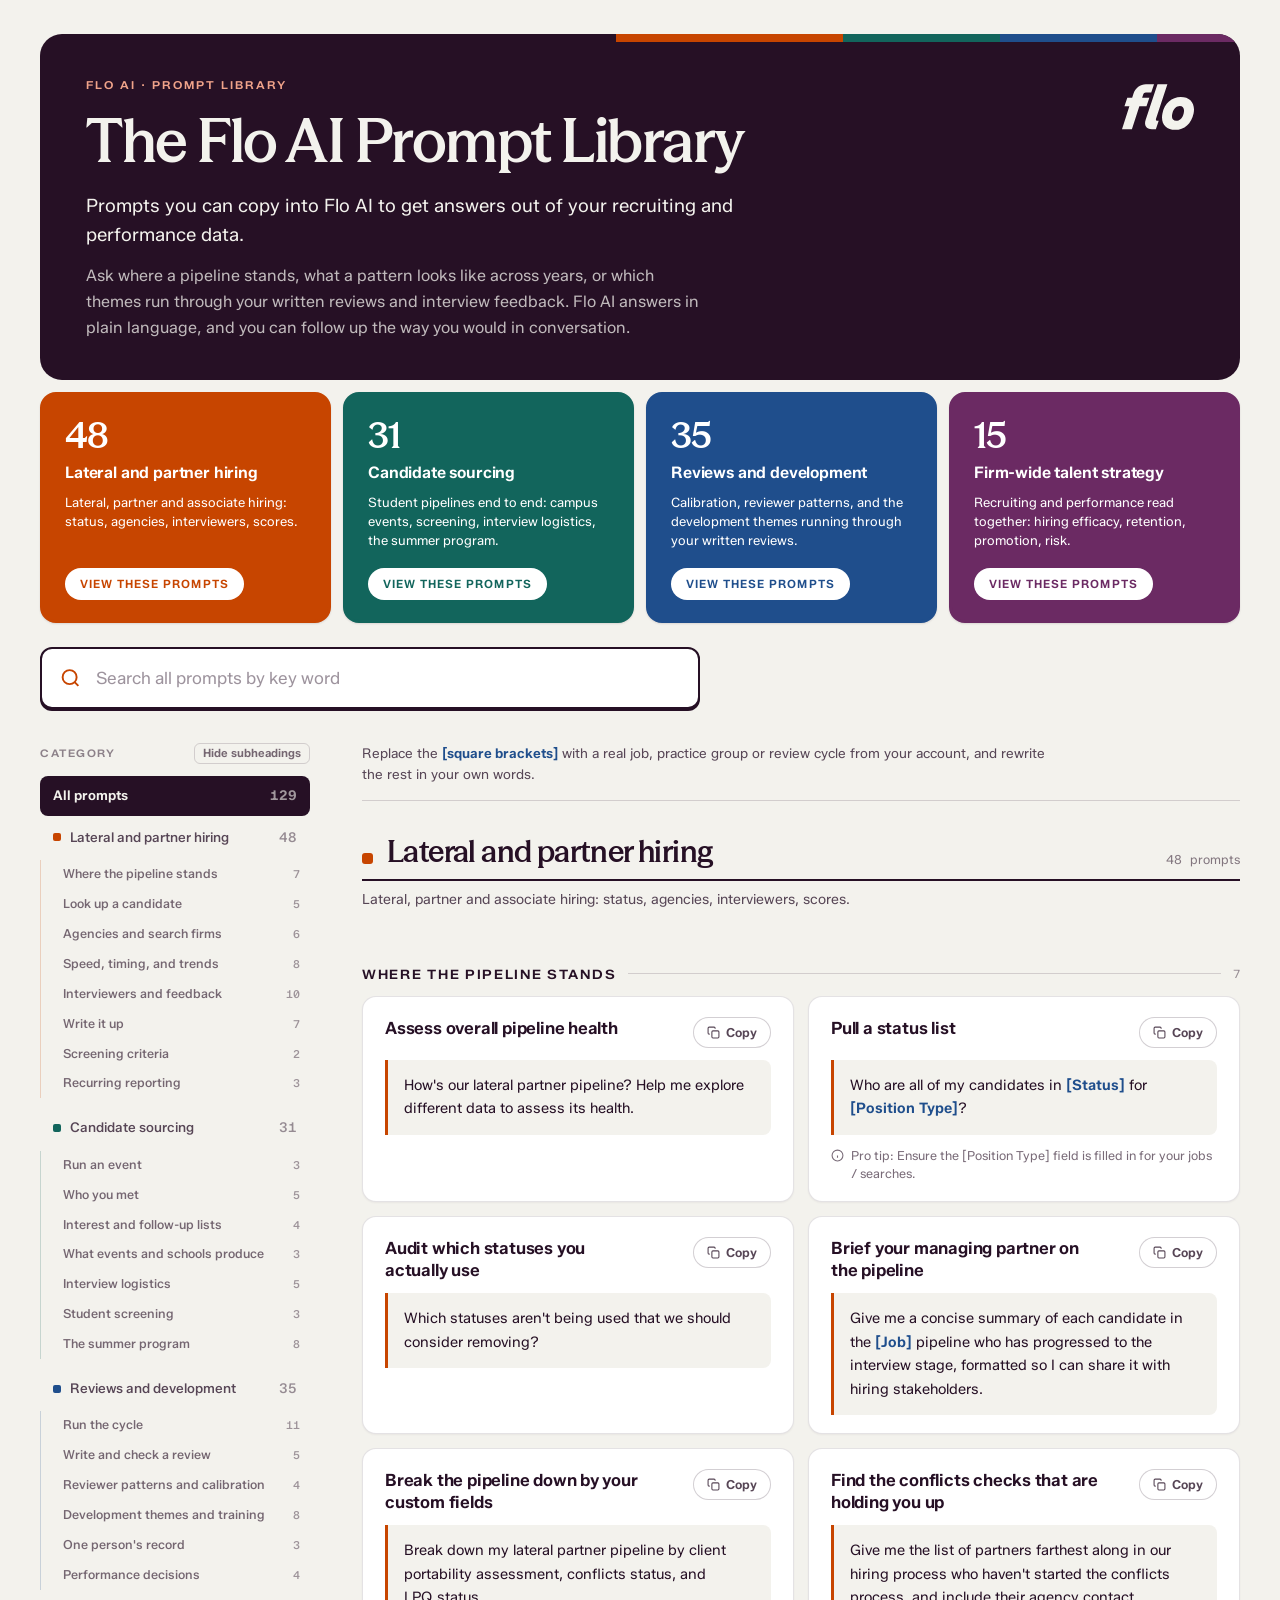
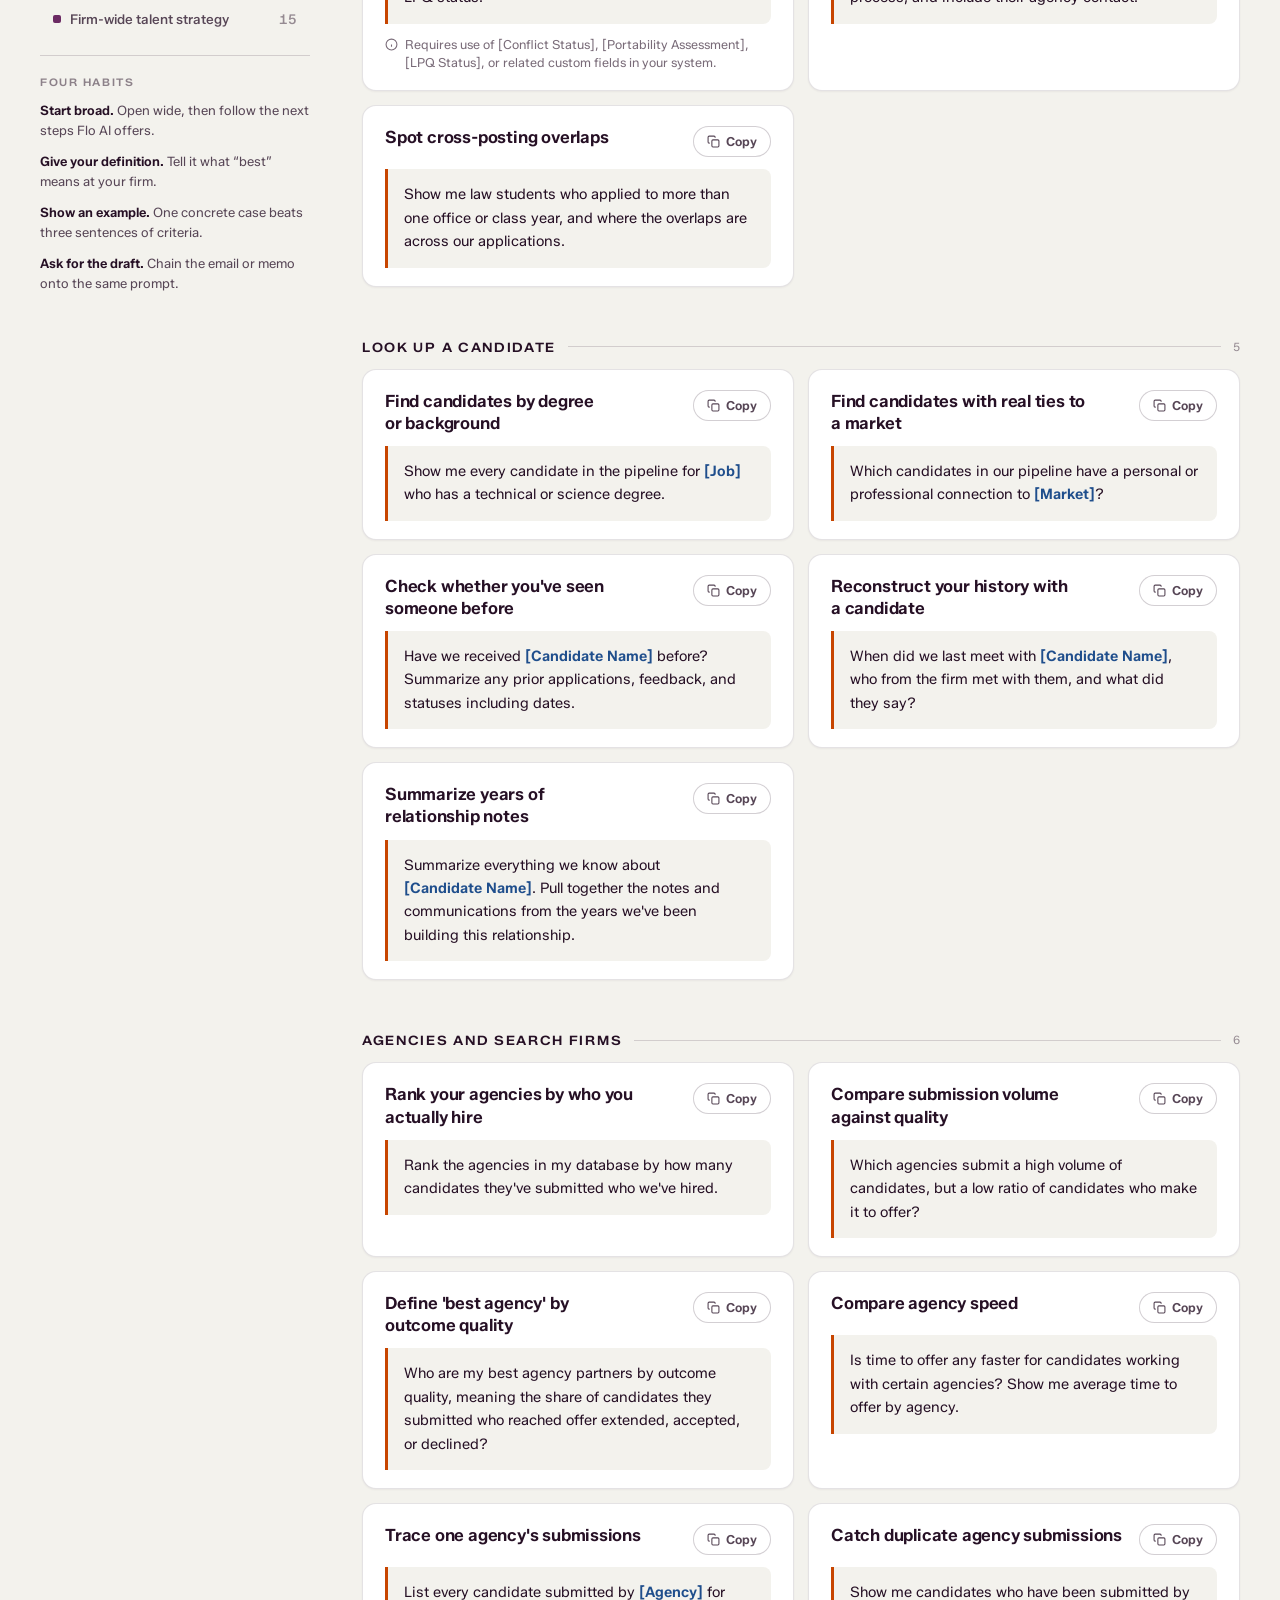
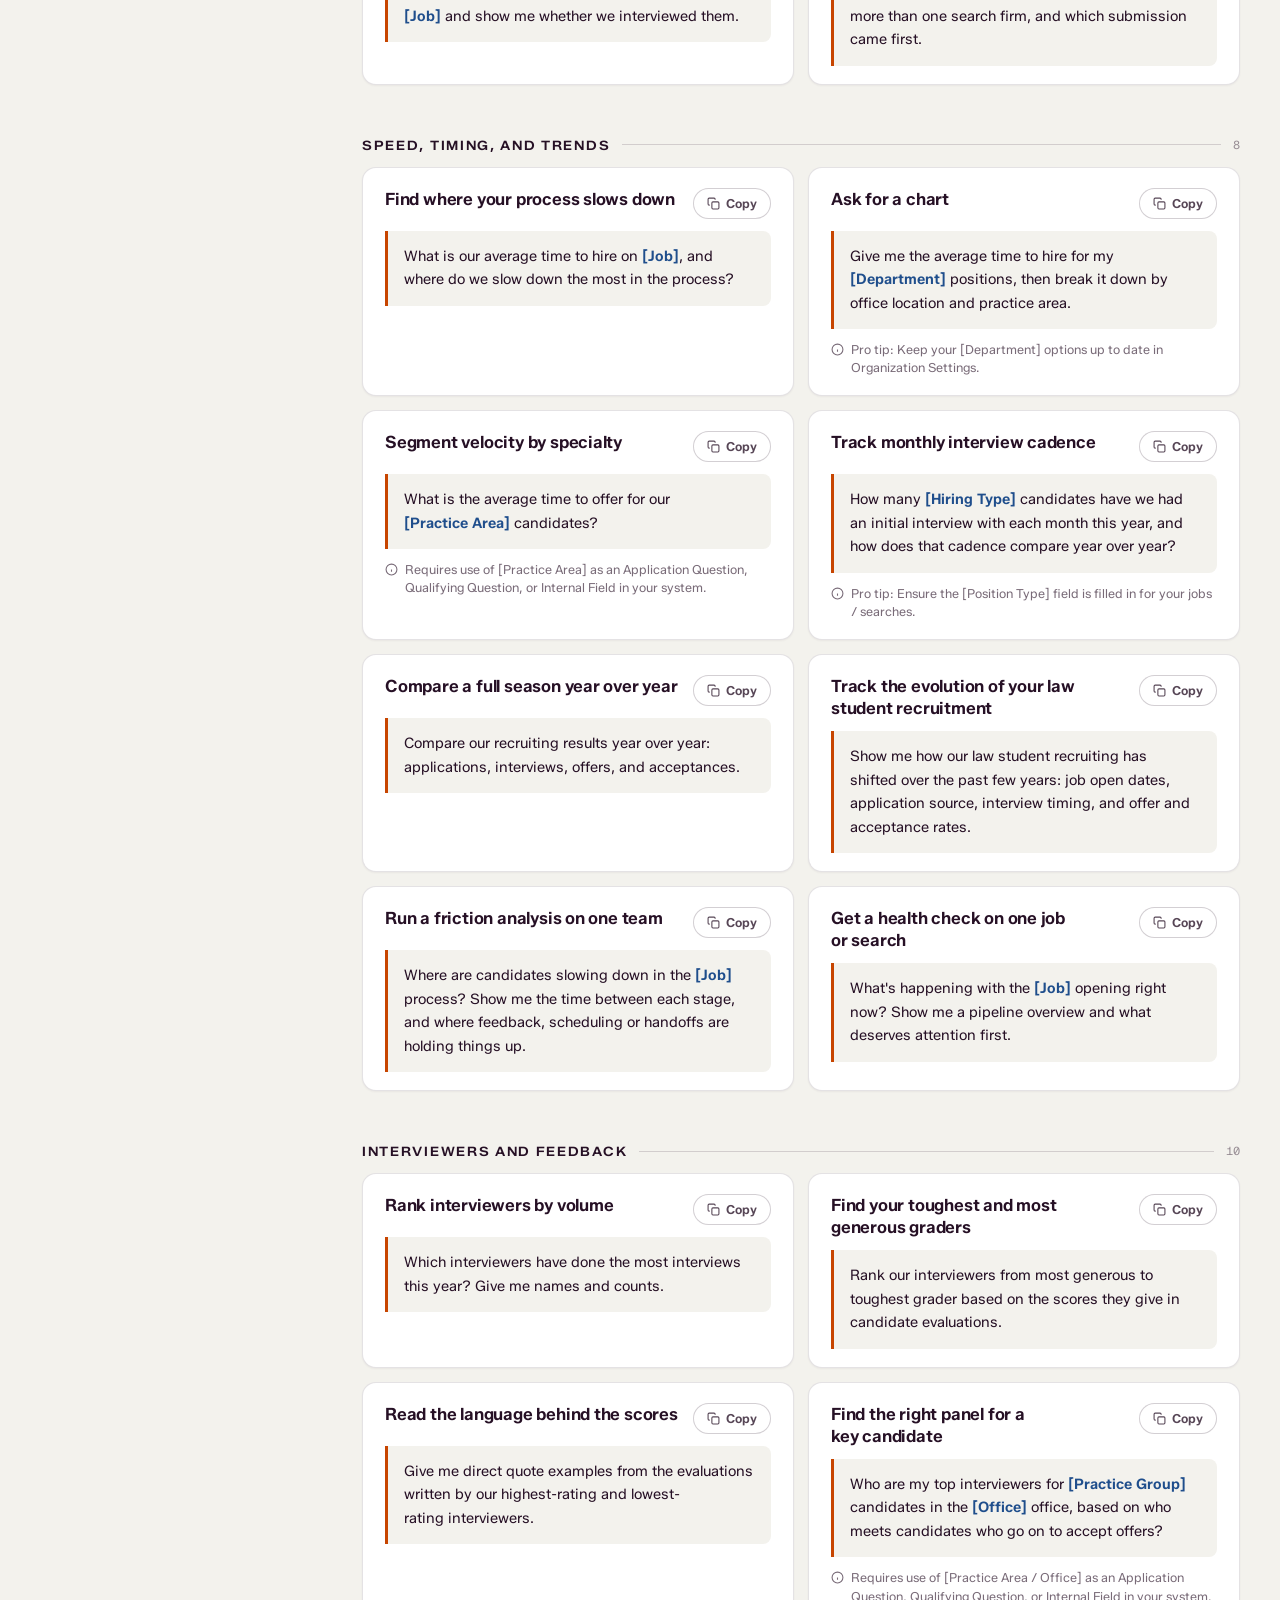
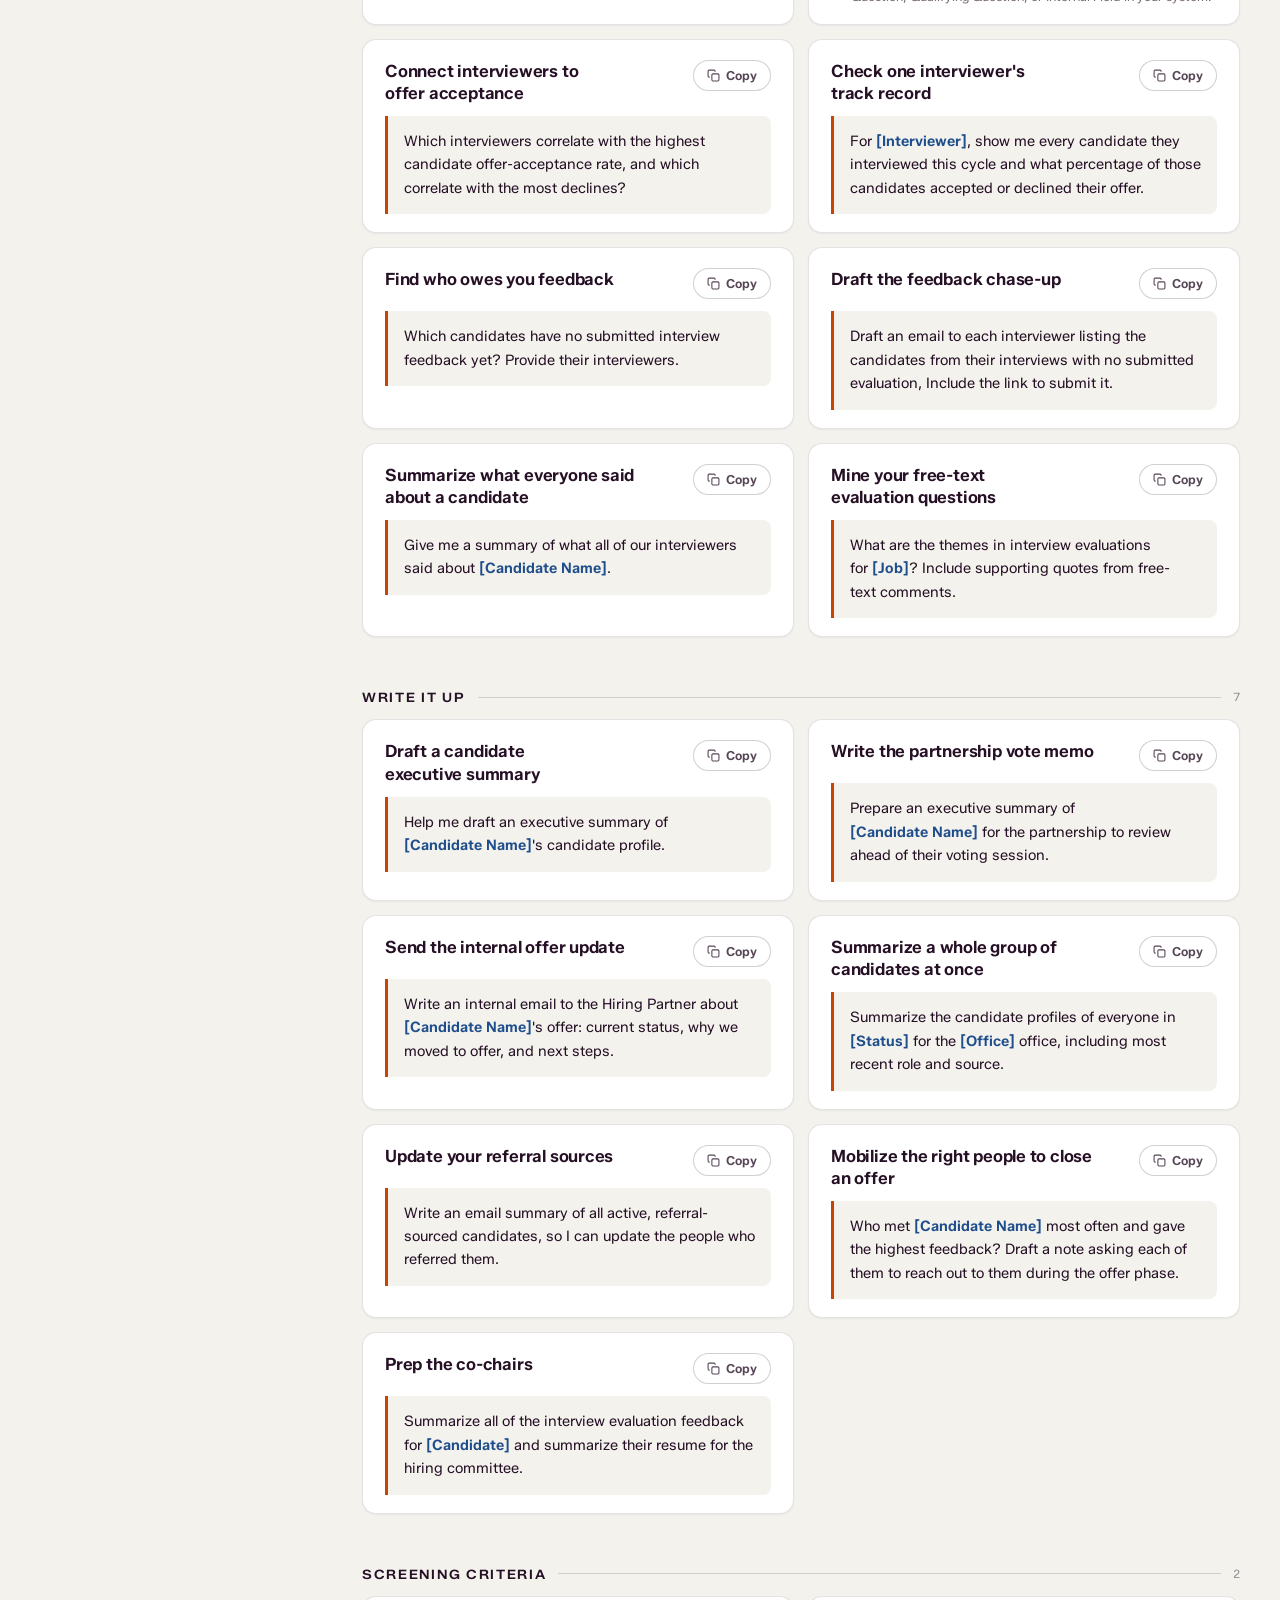
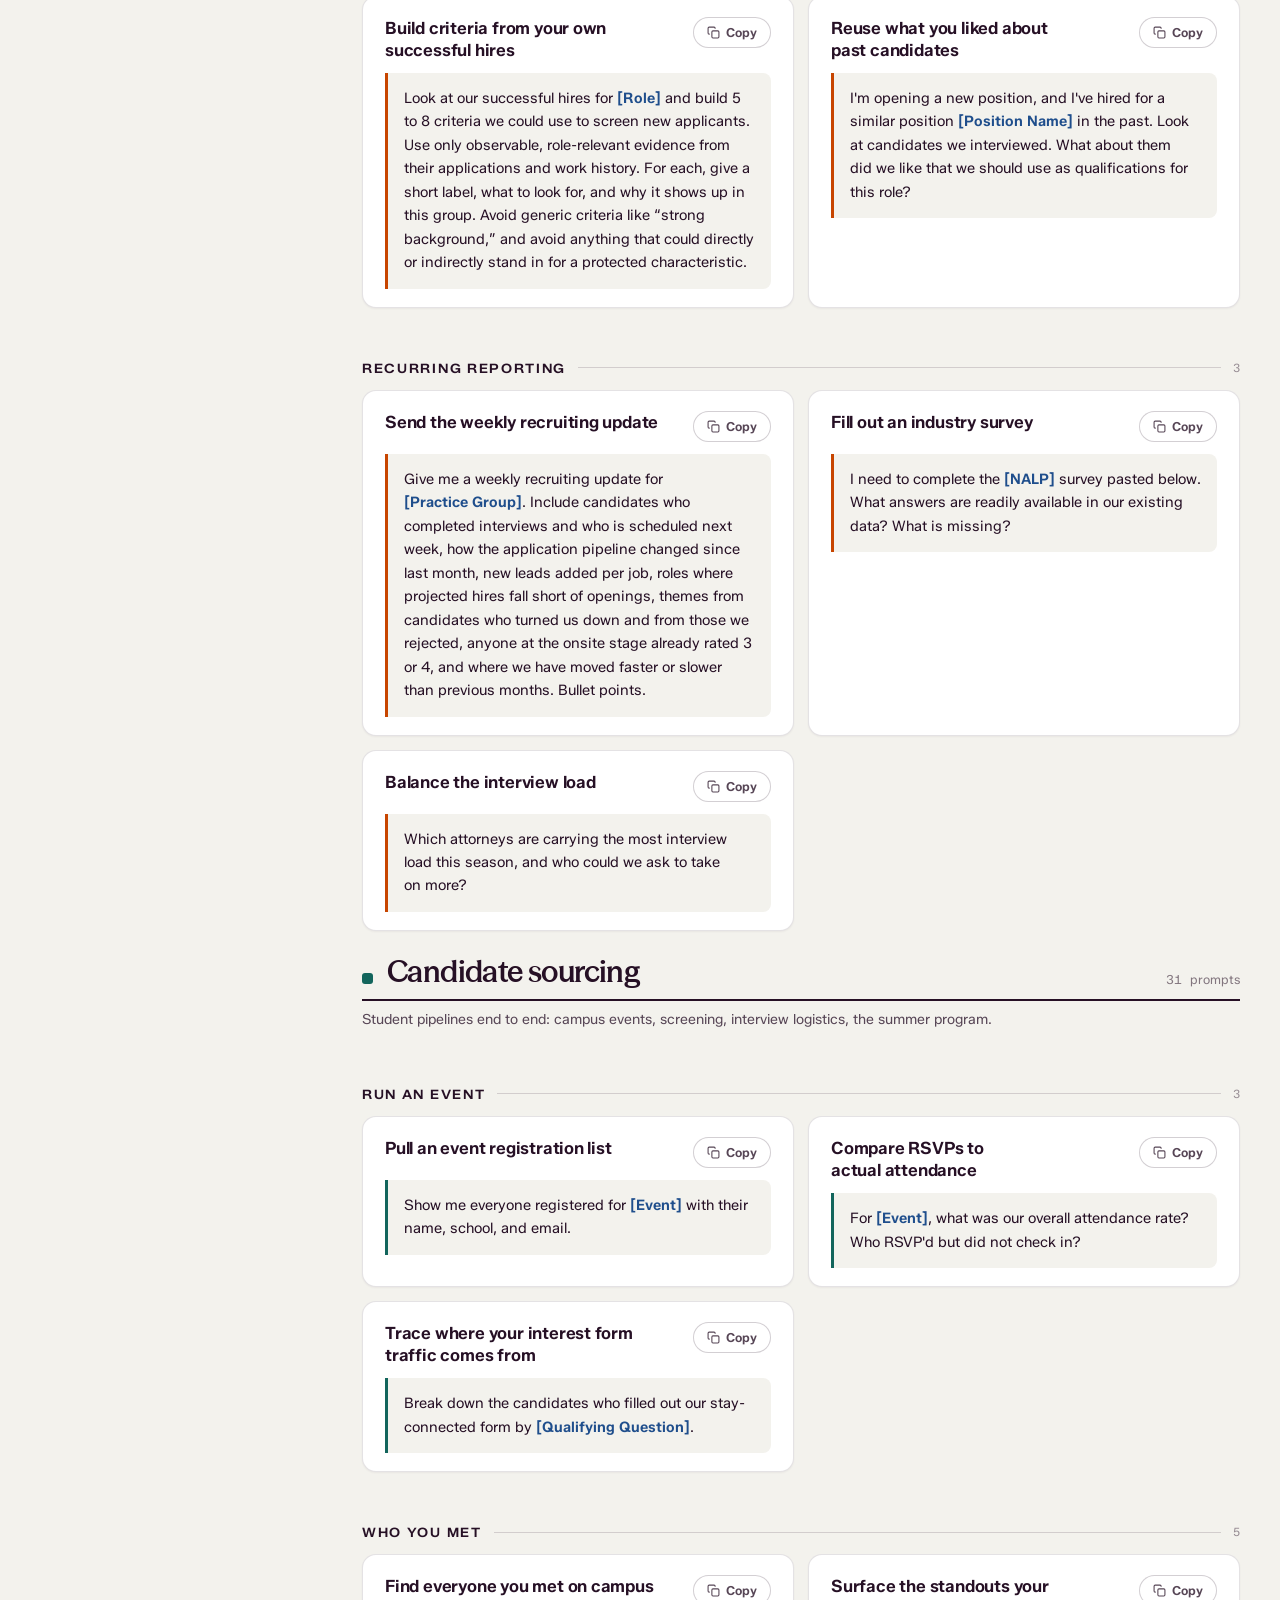
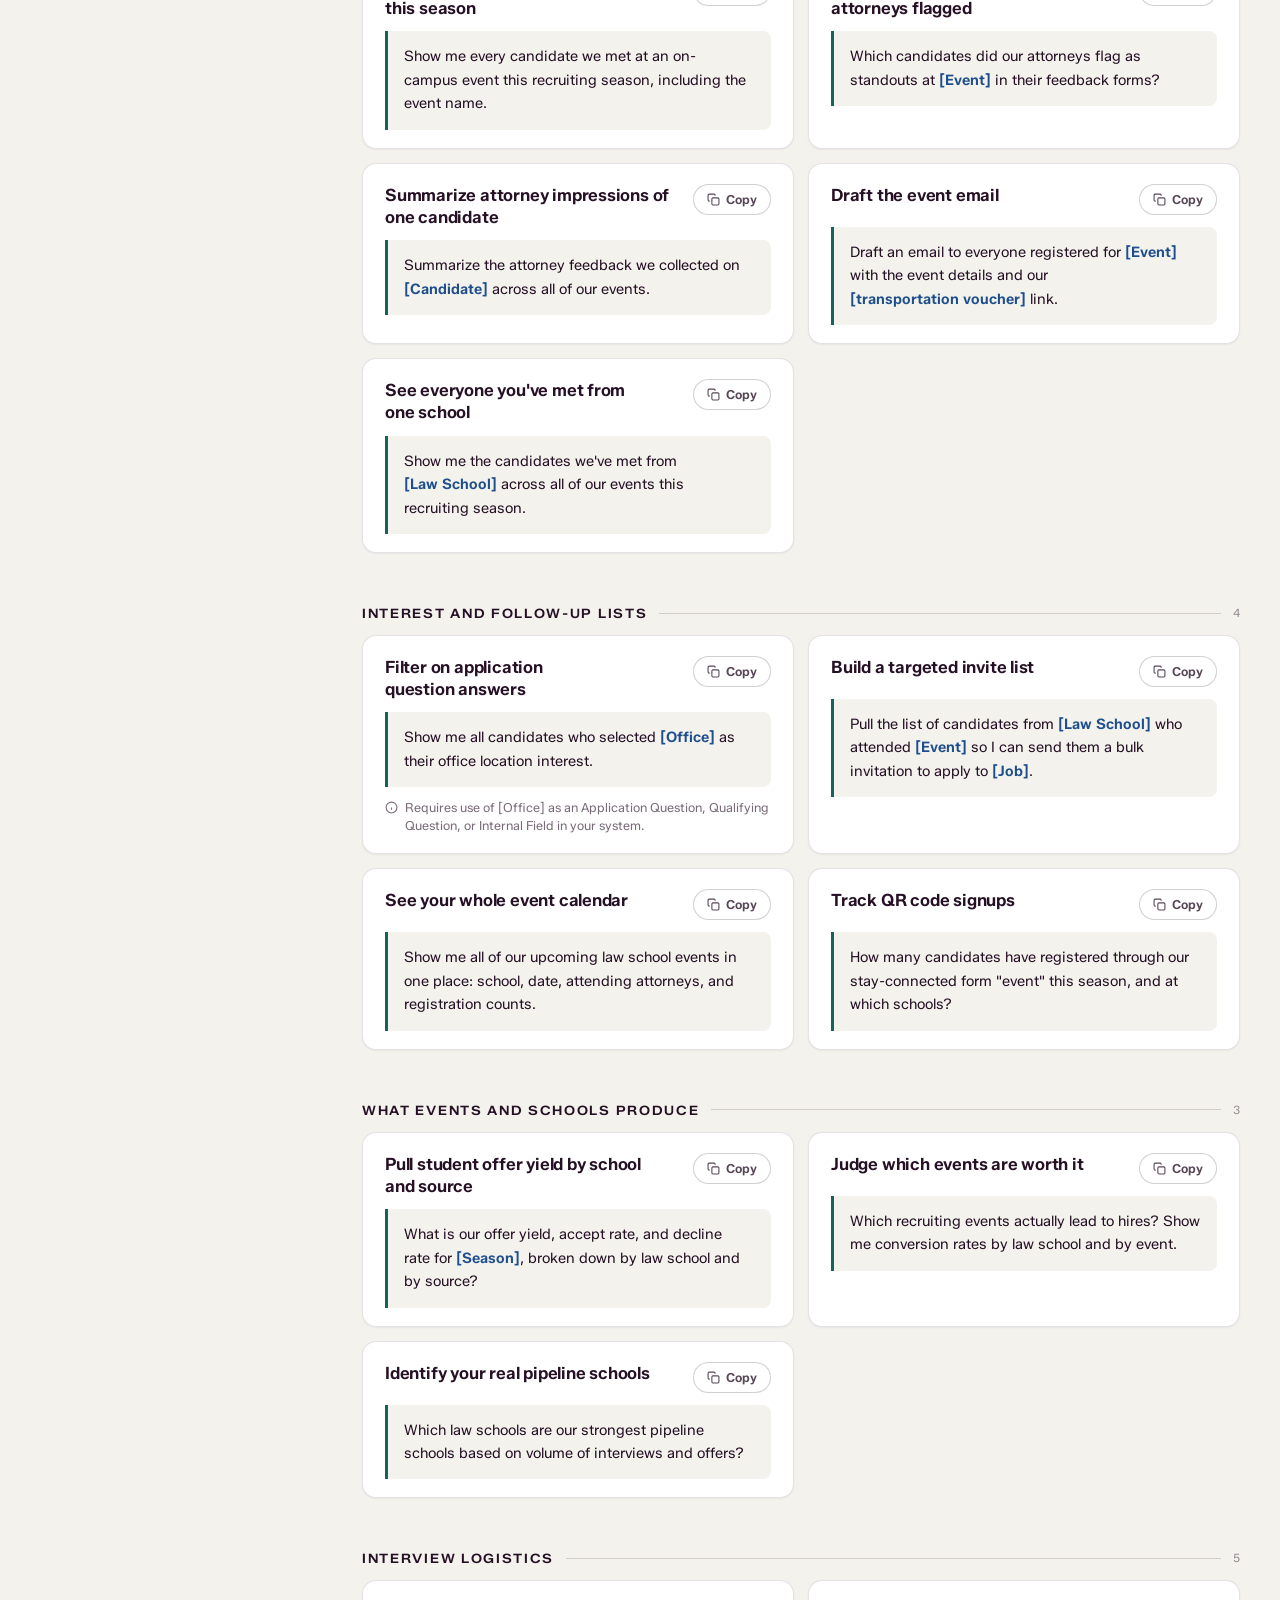
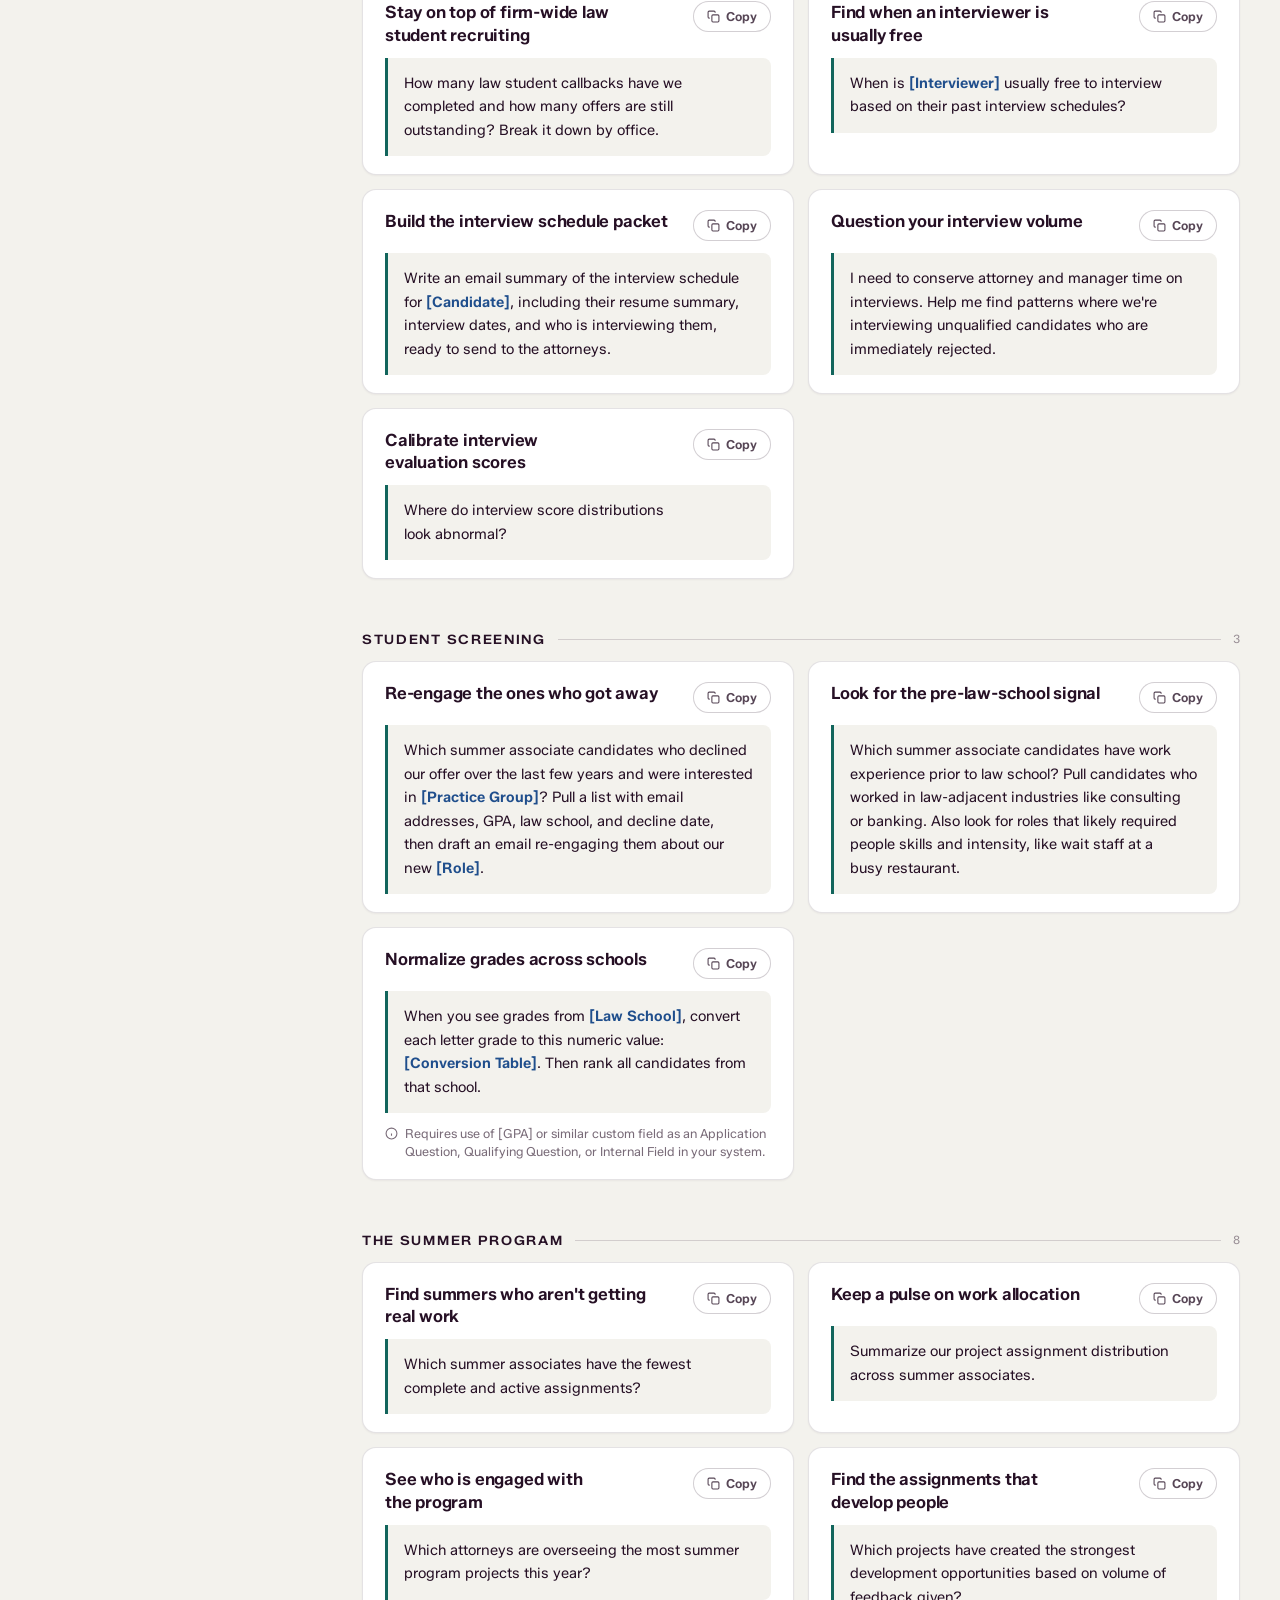
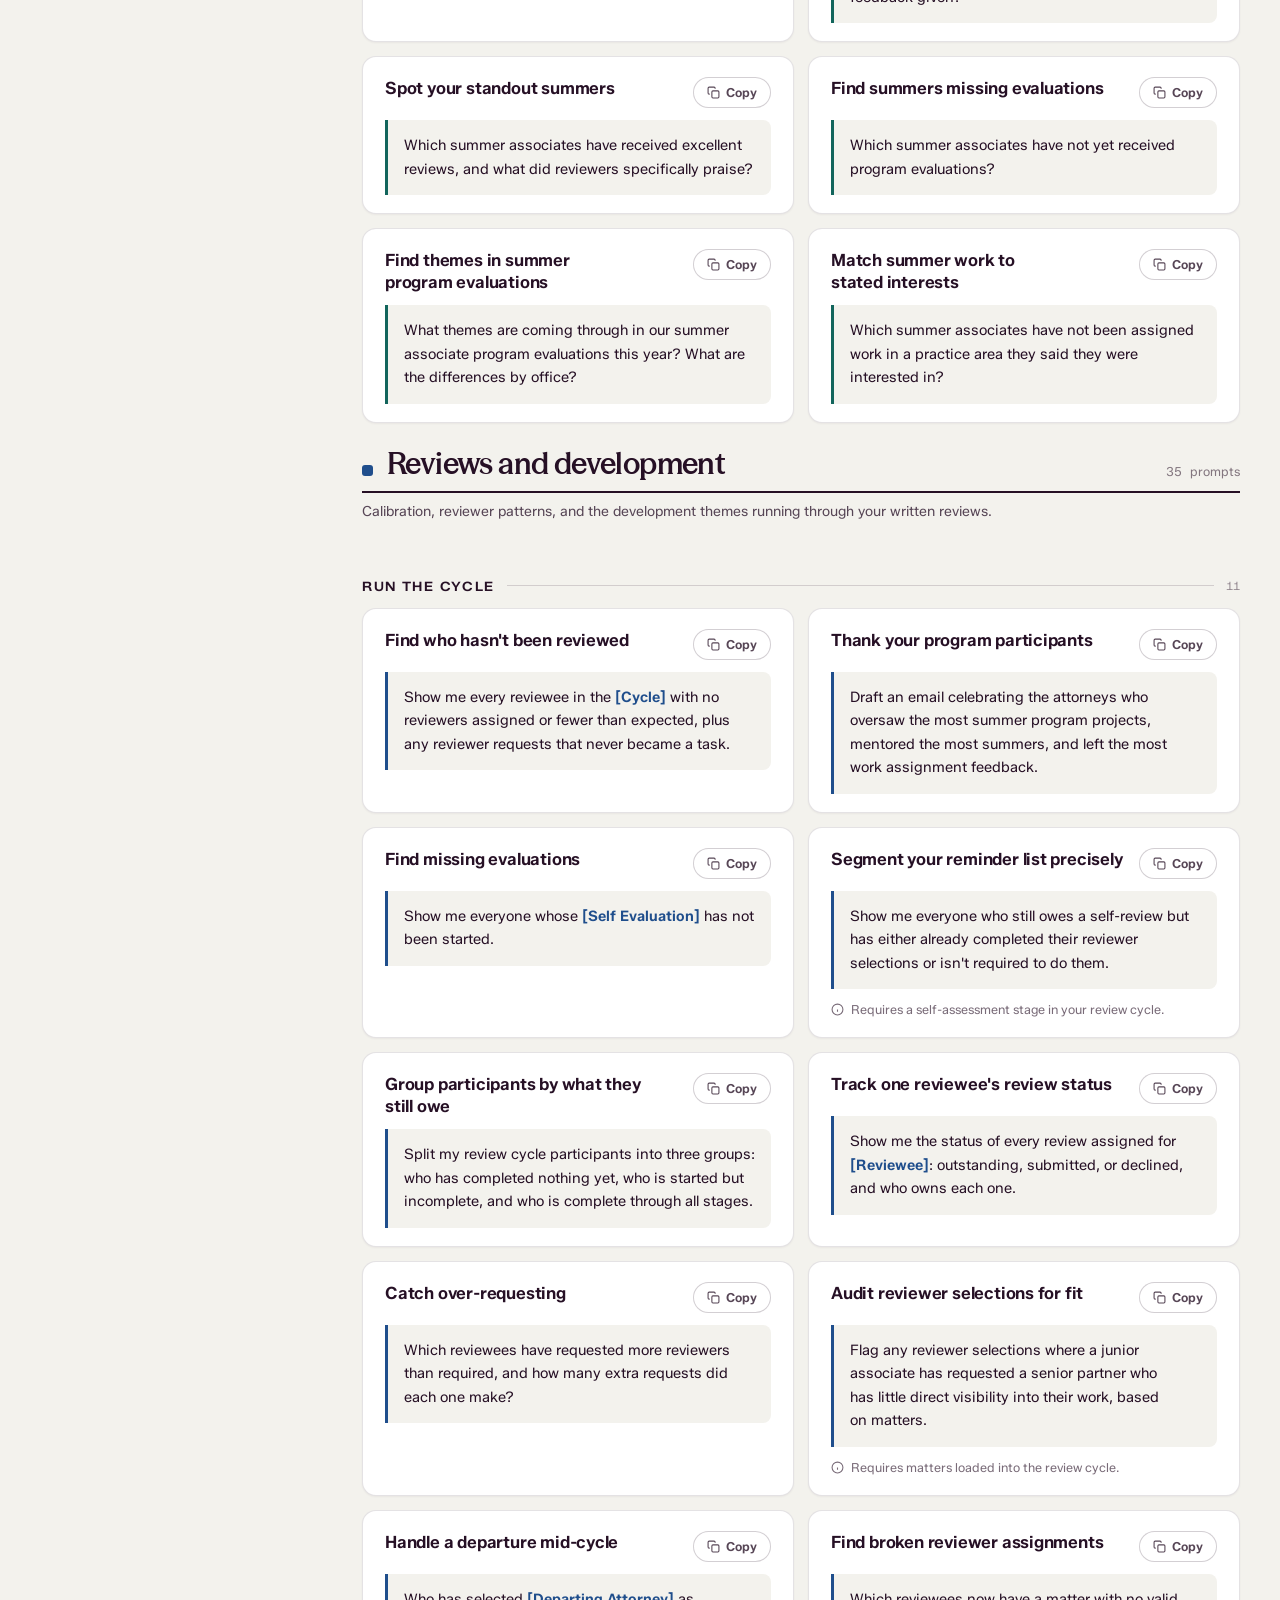
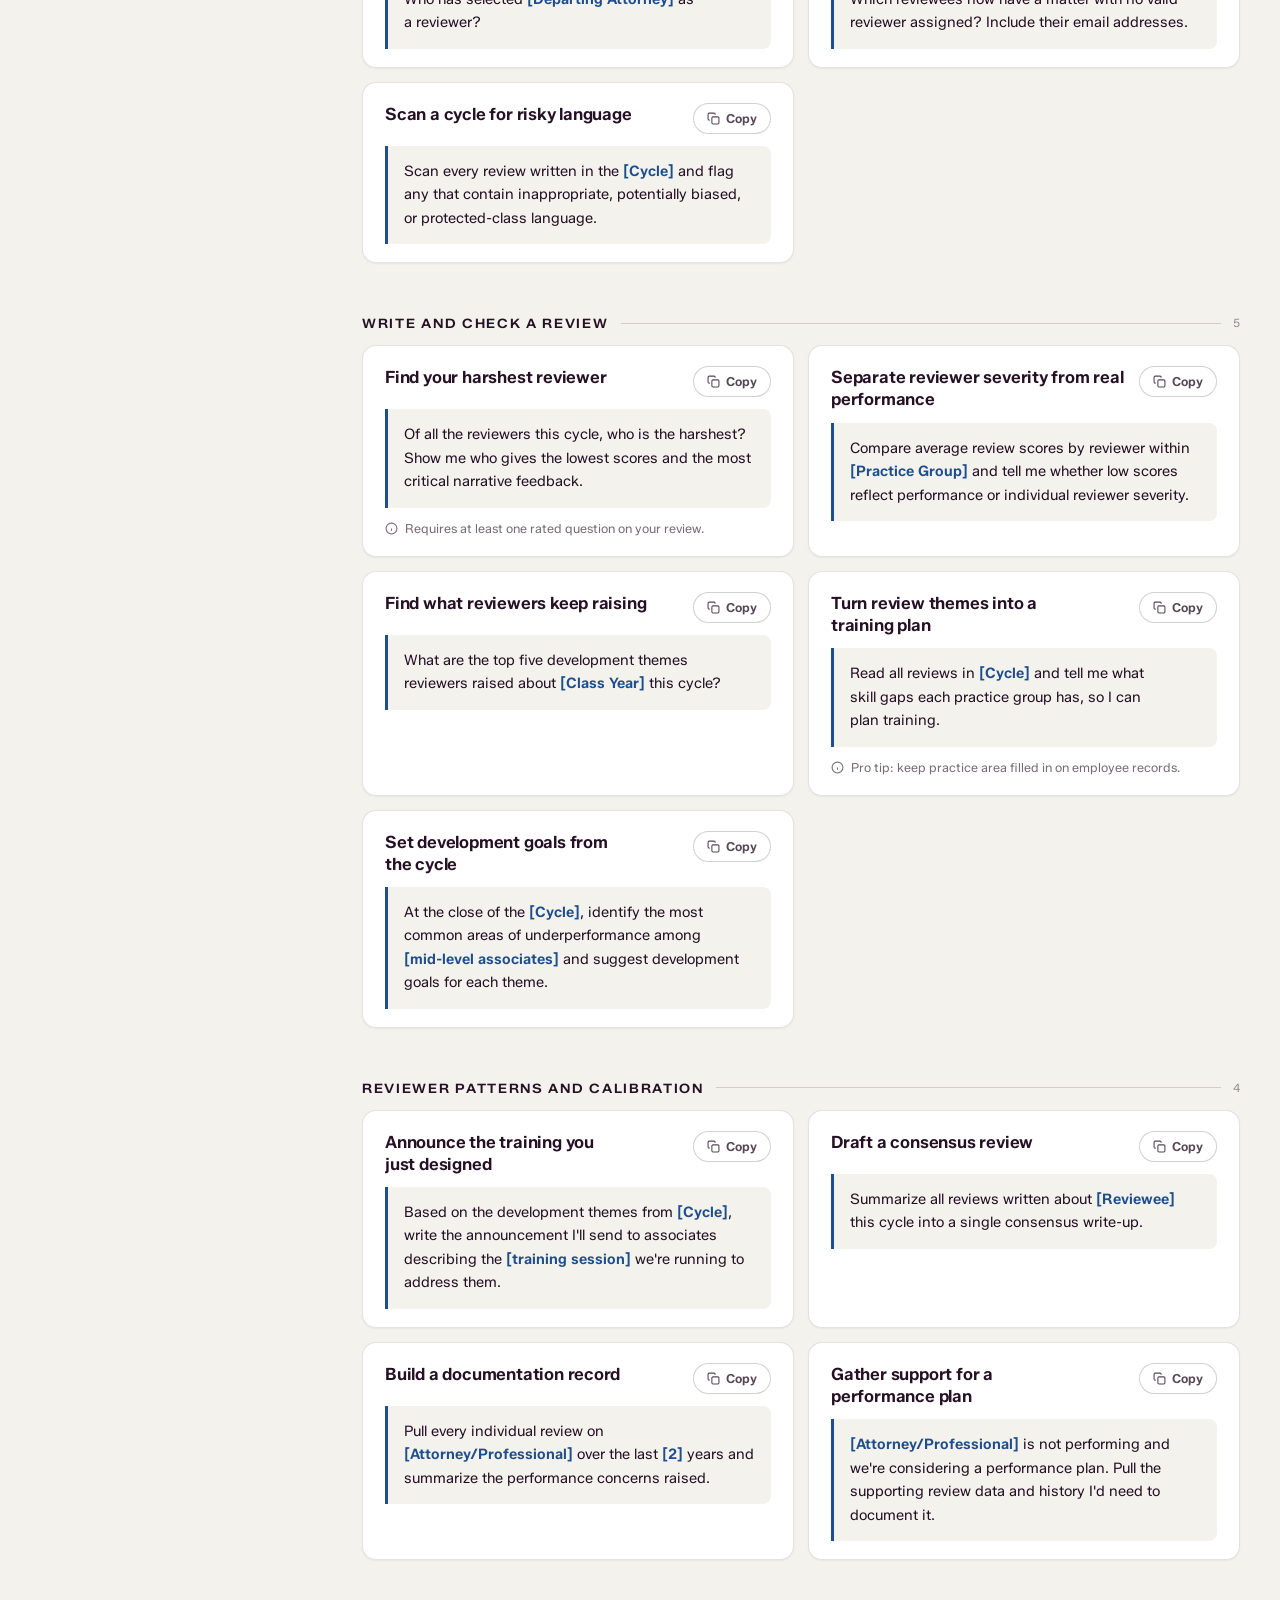
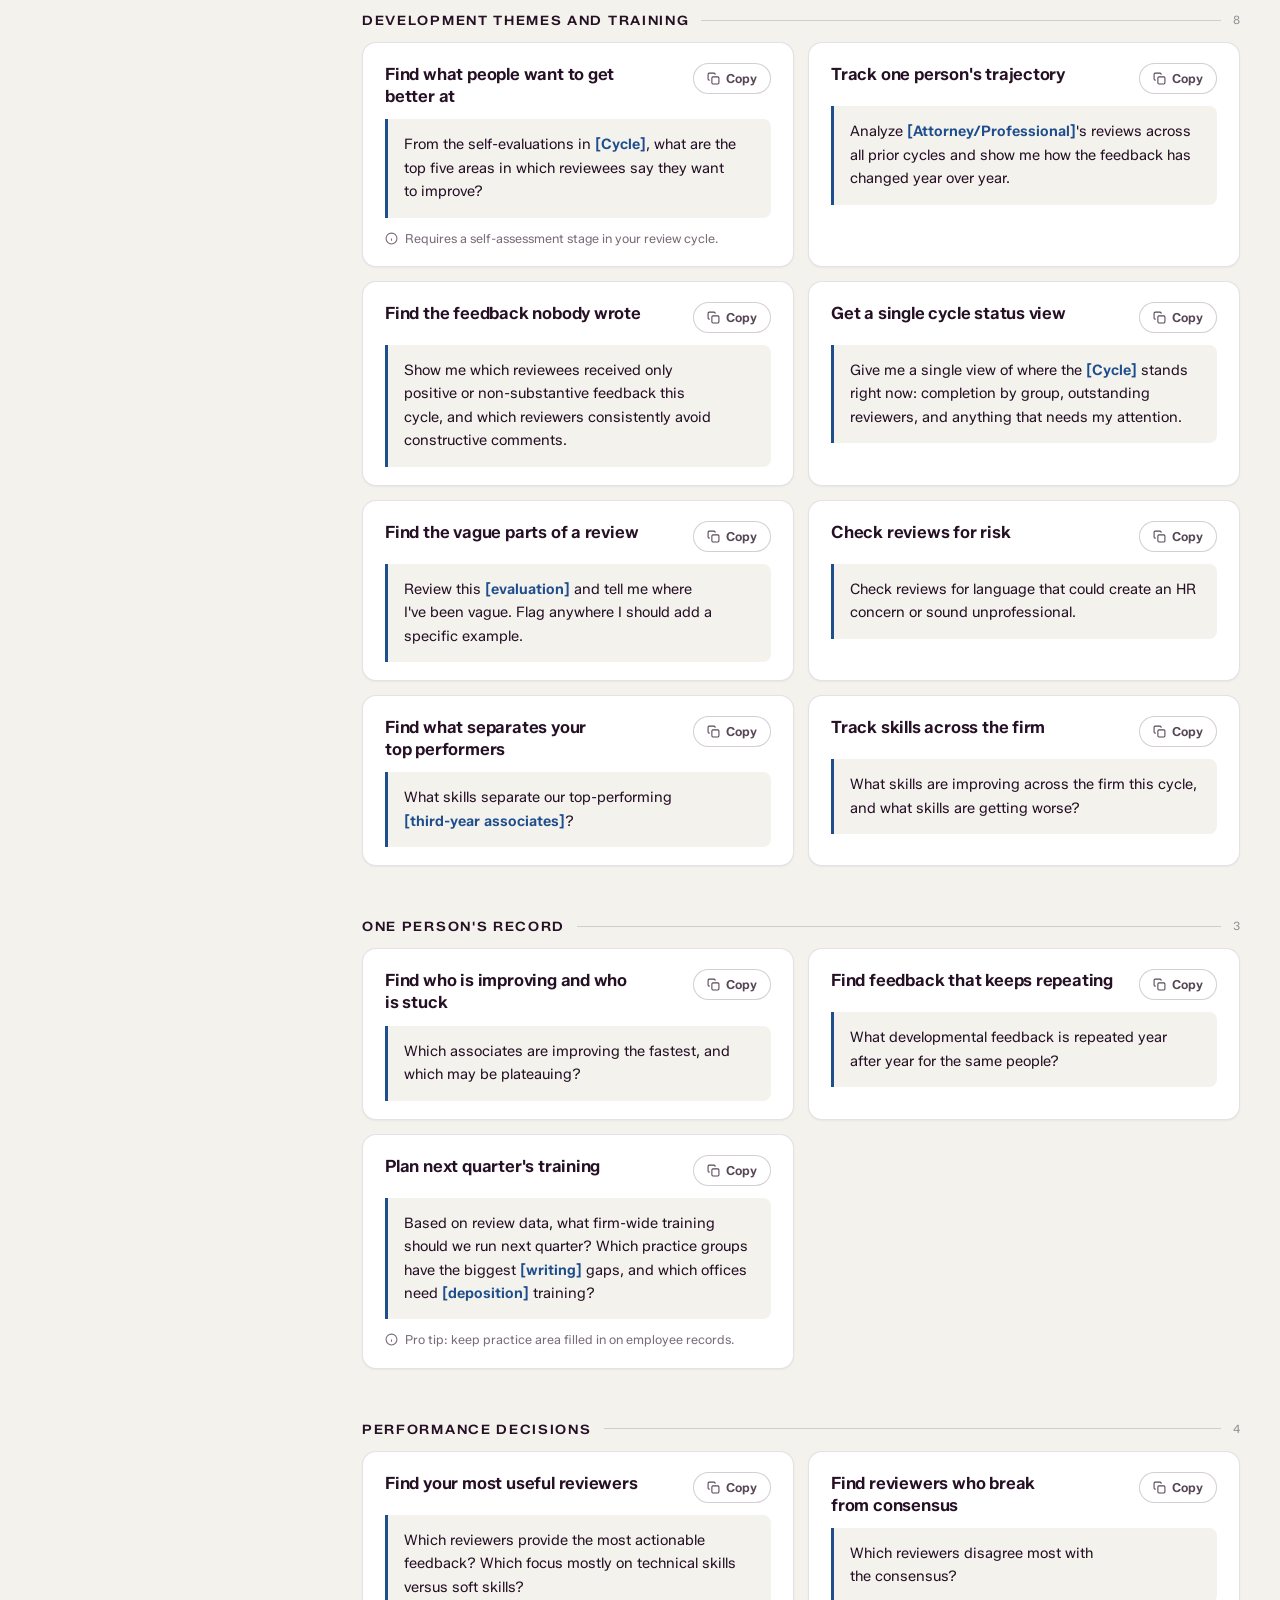
==== site/prompts/index.html @ 2309fc52 "Add /prompts — Flo AI Prompt Library A searchable, filterable library of 129 prompts customers copy " ====
<!doctype html>
<html lang="en">
<head>
<meta charset="utf-8">
<meta name="viewport" content="width=device-width, initial-scale=1">
<title>The Flo AI Prompt Library</title>
<meta name="description" content="Prompts you can copy into Flo AI to get answers out of your recruiting and performance data.">
<link rel="canonical" href="https://resources.joinflo.com/prompts">

<meta property="og:type" content="website">
<meta property="og:title" content="The Flo AI Prompt Library">
<meta property="og:description" content="Prompts you can copy into Flo AI to get answers out of your recruiting and performance data.">
<meta property="og:url" content="https://resources.joinflo.com/prompts">
<meta name="twitter:card" content="summary">

<link rel="icon" href="/favicon.ico" sizes="any">
<link rel="icon" type="image/png" sizes="32x32" href="/favicon-32.png">
<link rel="icon" type="image/png" sizes="16x16" href="/favicon-16.png">
<link rel="apple-touch-icon" href="/apple-touch-icon.png">

<style>
@font-face{
  font-family:"Zalando Sans";
  src:url("[data-uri]") format("truetype");
  font-weight:400 700;font-stretch:75% 125%;font-style:normal;font-display:swap;
}
@font-face{
  font-family:"Season Mix";
  src:url("[data-uri]") format("truetype");
  font-weight:600 700;
  font-style:normal;
  font-display:swap;
}

:root{
  /* Core palette */
  --plum:#261025;
  --bone:#F3F2ED;
  --white:#FFFFFF;
  --orange:#C74500;
  --teal:#12655C;
  --blue:#1F4E8C;
  --purple:#6B2A63;
  --peach:#F0A38A;
  --grey:#574656;
  --red:#EB232D;

  /* Alpha derivatives */
  --card-border:rgba(38,16,37,0.12);
  --rule:rgba(38,16,37,0.16);
  --control-border:rgba(38,16,37,0.2);
  --control-border-strong:rgba(38,16,37,0.22);
  --muted:rgba(38,16,37,0.45);
  --label:rgba(38,16,37,0.5);
  --footer-ink:rgba(38,16,37,0.55);
  --soft-ink:rgba(38,16,37,0.62);
  --on-plum:rgba(243,242,237,0.75);
  --on-plum-dim:rgba(243,242,237,0.72);

  /* Type */
  --display:"Season Mix",Georgia,serif;
  --body:"Zalando Sans","Helvetica Neue",sans-serif;

  /* Radius */
  --r-hero:22px;
  --r-block:16px;
  --r-card:14px;
  --r-control:12px;
  --r-row:8px;
  --r-sub:6px;
  --r-pill:999px;
}

*{box-sizing:border-box;}

body{
  margin:0;
  font-family:var(--body);
  color:var(--plum);
  background:var(--bone);
  -webkit-font-smoothing:antialiased;
  text-wrap:pretty;
}

a{color:var(--orange);text-decoration:none;}
a:hover{color:var(--red);}
input,button,select{font-family:inherit;}
input::placeholder{color:var(--muted);}

.sr-only{
  position:absolute;width:1px;height:1px;padding:0;margin:-1px;
  overflow:hidden;clip:rect(0 0 0 0);white-space:nowrap;border:0;
}

:focus-visible{outline:2px solid var(--orange);outline-offset:2px;border-radius:4px;}

.micro-label{
  font-weight:600;font-stretch:112%;font-size:10.5px;letter-spacing:.15em;
  text-transform:uppercase;color:var(--label);
}

.page{max-width:1300px;margin:0 auto;padding:0 clamp(16px,4vw,40px) 90px;}

/* ---------- 1. Hero ---------- */
.hero{padding:34px 0 0;}
.hero__card{
  background:var(--plum);color:var(--bone);border-radius:var(--r-hero);
  padding:clamp(28px,5vw,44px) clamp(20px,5vw,46px) clamp(26px,5vw,40px);
  position:relative;overflow:hidden;
}
.hero__ribbon{position:absolute;top:0;right:0;display:flex;height:8px;width:52%;}
.hero__ribbon span:nth-child(1){flex:55;background:var(--orange);}
.hero__ribbon span:nth-child(2){flex:38;background:var(--teal);}
.hero__ribbon span:nth-child(3){flex:38;background:var(--blue);}
.hero__ribbon span:nth-child(4){flex:20;background:var(--purple);}
.hero__row{
  display:flex;align-items:flex-start;justify-content:space-between;
  gap:clamp(16px,3vw,48px);flex-wrap:wrap;
}
.hero__text{flex:1 1 280px;min-width:0;}
.hero__eyebrow{
  font-weight:600;font-stretch:112%;font-size:11px;letter-spacing:.18em;
  text-transform:uppercase;color:var(--peach);margin-bottom:18px;
}
.hero__title{
  font-family:var(--display);font-weight:700;font-size:clamp(34px,6.2vw,60px);
  line-height:1.0;overflow-wrap:break-word;letter-spacing:-0.025em;
  margin:0 0 22px;max-width:17ch;color:var(--bone);
}
.hero__lede{
  font-size:clamp(16px,1.6vw,18.5px);line-height:1.55;color:var(--bone);
  max-width:62ch;margin:0 0 14px;
}
.hero__sublede{
  font-size:clamp(14.5px,1.4vw,16px);line-height:1.6;color:var(--on-plum);
  max-width:62ch;margin:0;
}
.hero__mark{color:var(--bone);line-height:0;padding-top:6px;}

/* ---------- 2. Category blocks ---------- */
.cat-blocks{
  display:grid;grid-template-columns:repeat(auto-fit,minmax(180px,1fr));
  gap:12px;padding:12px 0 0;
}
.cat-block{
  display:flex;flex-direction:column;gap:10px;align-items:flex-start;text-align:left;
  padding:22px 22px 20px;border-radius:var(--r-block);cursor:pointer;
  transition:transform .14s ease,background .14s ease,color .14s ease,box-shadow .14s ease;
  background:var(--cat);color:var(--white);border:3px solid var(--cat);
  box-shadow:0 1px 2px rgba(38,16,37,0.12);
}
.cat-block:hover{transform:translateY(-2px);}
.cat-block[aria-pressed="true"]{
  background:var(--bone);color:var(--cat);box-shadow:0 4px 0 var(--cat);
}
.cat-block__count{
  font-family:var(--display);font-weight:700;font-size:36px;line-height:1;letter-spacing:-0.02em;
}
.cat-block__name{font-size:16px;font-weight:600;line-height:1.25;letter-spacing:-0.01em;}
.cat-block__note{font-size:13px;line-height:1.45;flex:1 1 auto;color:var(--white);}
.cat-block[aria-pressed="true"] .cat-block__note{color:#3D2B3C;}
.cat-block__pill{
  margin-top:8px;display:inline-flex;align-items:center;gap:6px;padding:9px 15px;
  border-radius:var(--r-pill);font-size:11.5px;font-weight:600;letter-spacing:.09em;
  text-transform:uppercase;background:var(--white);color:var(--cat);
}
.cat-block[aria-pressed="true"] .cat-block__pill{background:var(--cat);color:var(--white);}

/* ---------- 3. Search ---------- */
.search-wrap{padding:24px 0 34px;}
.search{position:relative;display:block;max-width:660px;}
.search__icon{position:absolute;left:20px;top:50%;transform:translateY(-50%);pointer-events:none;}
.search__input{
  width:100%;padding:19px 22px 19px 54px;border:2px solid var(--plum);
  border-radius:var(--r-control);background:var(--white);font-size:17px;color:var(--plum);
  outline:none;box-shadow:0 2px 0 var(--plum);
}
.search__clear{
  position:absolute;right:14px;top:50%;transform:translateY(-50%);
  width:30px;height:30px;border-radius:var(--r-pill);border:1px solid var(--control-border);
  background:var(--bone);color:var(--grey);font-size:15px;line-height:1;cursor:pointer;
}

/* ---------- 4. Shell ---------- */
.shell{display:grid;grid-template-columns:270px 1fr;gap:52px;align-items:start;}
.rail{position:sticky;top:24px;}
.rail__head{display:flex;align-items:baseline;justify-content:space-between;gap:10px;margin-bottom:12px;}
.rail__toggle{
  font-size:11.5px;font-weight:600;line-height:1;padding:4px 8px;border-radius:var(--r-sub);
  border:1px solid var(--rule);background:transparent;color:var(--soft-ink);
  cursor:pointer;white-space:nowrap;
}
.rail__rows{display:flex;flex-direction:column;gap:2px;margin-bottom:16px;}
.rail-row{
  display:flex;justify-content:space-between;align-items:center;gap:10px;width:100%;
  text-align:left;font-size:13.5px;line-height:1.3;padding:10px 12px;border-radius:var(--r-row);
  cursor:pointer;border:1px solid transparent;transition:.12s ease;
  background:transparent;color:var(--grey);font-weight:500;
}
.rail-row[aria-pressed="true"]{background:var(--plum);color:var(--bone);font-weight:600;}
.rail-row.is-empty{opacity:.4;}
.rail-row__label{display:flex;align-items:center;gap:9px;text-align:left;}
.rail-row__num{font-variant-numeric:tabular-nums;opacity:.6;}
.swatch{width:8px;height:8px;border-radius:2px;flex:none;background:var(--cat);}
.rail-row[aria-pressed="true"] .swatch{outline:1px solid rgba(243,242,237,0.5);}

.rail__subs{
  margin:3px 0 8px;padding-left:12px;border-left:1px solid var(--cat-faint);
  display:flex;flex-direction:column;gap:1px;
}
.sub-row{
  display:flex;justify-content:space-between;align-items:center;gap:8px;width:100%;
  text-align:left;font-size:12.5px;line-height:1.35;padding:5px 9px;border-radius:var(--r-sub);
  cursor:pointer;border:1px solid transparent;transition:.12s ease;
  background:transparent;color:var(--soft-ink);font-weight:500;
}
.sub-row[aria-pressed="true"]{background:var(--cat);color:var(--white);font-weight:600;}
.sub-row.is-empty{opacity:.4;}
.sub-row__num{font-variant-numeric:tabular-nums;font-size:11px;color:rgba(38,16,37,0.42);}
.sub-row[aria-pressed="true"] .sub-row__num{opacity:.75;color:inherit;}

/* Filtering-by card */
.filter-card{
  border:1px solid rgba(38,16,37,0.18);border-radius:var(--r-control);background:var(--white);
  padding:14px 15px 15px;margin-bottom:26px;
}
.filter-card__title{
  font-weight:600;font-stretch:112%;font-size:10px;letter-spacing:.14em;
  text-transform:uppercase;color:var(--label);margin-bottom:10px;
}
.filter-card__chips{display:flex;flex-wrap:wrap;gap:6px;margin-bottom:12px;}
.chip{
  display:inline-flex;align-items:center;gap:7px;font-size:12px;font-weight:600;line-height:1.2;
  padding:6px 10px;border-radius:var(--r-sub);border:1px solid var(--plum);
  background:var(--plum);color:var(--bone);cursor:pointer;text-align:left;
}
.chip__x{opacity:.6;font-weight:400;}
.btn-clear{
  width:100%;padding:9px 12px;font-size:12.5px;font-weight:600;border-radius:var(--r-row);
  cursor:pointer;border:1px solid var(--control-border-strong);background:var(--bone);color:var(--plum);
}

/* Four habits */
.habits{border-top:1px solid var(--rule);padding-top:20px;}
.habits__title{margin-bottom:12px;}
.habits__list{display:flex;flex-direction:column;gap:12px;font-size:13px;line-height:1.5;color:var(--grey);}
.habits__list p{margin:0;}
.habits__list b{color:var(--plum);font-weight:600;}

/* ---------- Main column ---------- */
.instruction{margin:0;font-size:13.5px;line-height:1.6;color:var(--grey);max-width:78ch;}
.instruction .bracket{color:var(--blue);font-weight:600;}
.main-rule{padding:9px 0 1px;margin-top:14px;border-top:1px solid var(--rule);}

.empty-state{
  border:1px dashed rgba(38,16,37,0.25);border-radius:var(--r-card);background:var(--white);
  padding:60px 24px;text-align:center;color:var(--grey);margin-top:22px;
}
.empty-state__head{margin:0 0 6px;font-size:16px;font-weight:600;color:var(--plum);}
.empty-state__body{margin:0 0 18px;font-size:14.5px;}
.btn-solid{
  padding:10px 18px;font-size:13px;font-weight:600;border-radius:var(--r-row);cursor:pointer;
  border:1px solid var(--plum);background:var(--plum);color:var(--bone);
}

.cat-section{padding-top:26px;}
.cat-section__head{
  display:flex;align-items:flex-end;gap:14px;padding-bottom:12px;
  border-bottom:2px solid var(--plum);margin-bottom:8px;
}
.cat-section__swatch{width:11px;height:11px;border-radius:3px;flex:none;background:var(--cat);margin-bottom:3px;}
.cat-section__name{
  font-family:var(--display);font-weight:700;font-size:30px;line-height:1;
  letter-spacing:-0.02em;margin:0;
}
.cat-section__count{
  margin-left:auto;font-size:12.5px;color:var(--footer-ink);
  font-variant-numeric:tabular-nums;white-space:nowrap;
}
.cat-section__note{margin:0 0 4px;font-size:14px;line-height:1.5;color:var(--grey);max-width:74ch;}

.theme-group{padding-top:52px;}
.theme-group__head{display:flex;align-items:center;gap:12px;margin-bottom:14px;}
.theme-group__name{
  font-size:13px;font-weight:600;font-stretch:112%;letter-spacing:.13em;
  text-transform:uppercase;color:var(--plum);margin:0;
}
.theme-group__rule{flex:1;height:1px;background:var(--rule);}
.theme-group__count{font-size:11.5px;color:var(--muted);font-variant-numeric:tabular-nums;}

.card-grid{display:grid;grid-template-columns:repeat(auto-fill,minmax(340px,1fr));gap:14px;}

/* ---------- Prompt card ---------- */
.card{
  background:var(--white);border:1px solid var(--card-border);border-radius:var(--r-card);
  padding:20px 22px 18px;display:flex;flex-direction:column;gap:12px;
  box-shadow:0 1px 2px rgba(38,16,37,0.05);
}
.card__head{display:flex;justify-content:space-between;align-items:flex-start;gap:14px;}
.card__title{font-size:17px;line-height:1.3;font-weight:600;letter-spacing:-0.012em;margin:0;}
.card__copy{
  flex:none;display:inline-flex;align-items:center;gap:6px;font-size:12.5px;font-weight:600;
  padding:7px 13px;border-radius:var(--r-pill);cursor:pointer;white-space:nowrap;
  border:1px solid var(--control-border);background:var(--white);color:var(--grey);
}
.card__copy.is-copied{border-color:var(--orange);background:var(--orange);color:var(--white);}
.card__prompt{
  margin:0;padding:14px 16px;background:var(--bone);border-left:3px solid var(--cat);
  border-radius:0 var(--r-row) var(--r-row) 0;font-size:14.5px;line-height:1.62;
  color:var(--plum);cursor:pointer;transition:filter .12s ease;
  font-family:inherit;text-align:left;width:100%;border-top:0;border-right:0;border-bottom:0;
  display:block;
}
.card__prompt:hover{filter:brightness(0.975);}
.card__prompt .bracket{color:var(--blue);font-weight:600;white-space:nowrap;}
.card__req{
  display:flex;gap:7px;align-items:flex-start;font-size:12.5px;line-height:1.45;color:var(--soft-ink);
}
.card__req svg{flex:none;margin-top:2px;}

.footer{padding:34px 0 0;font-size:13px;color:var(--footer-ink);}

/* ---------- Responsive ---------- */
@media (max-width:900px){
  .shell{grid-template-columns:1fr;gap:28px;}
  .rail{position:static;}
}

/* ---------- Print ---------- */
@media print{
  body{background:#fff;}
  [data-print-hide]{display:none!important;}
  .shell{display:block!important;}
  .card{break-inside:avoid;box-shadow:none!important;}
}

@media (prefers-reduced-motion:reduce){
  *{transition:none!important;}
  .cat-block:hover{transform:none;}
}
</style>
</head>
<body>
<div class="page">

  <!-- 1. Hero -->
  <header class="hero">
    <div class="hero__card">
      <div class="hero__ribbon" aria-hidden="true"><span></span><span></span><span></span><span></span></div>
      <div class="hero__row">
        <div class="hero__text">
          <div class="hero__eyebrow">Flo AI &middot; Prompt Library</div>
          <h1 class="hero__title">The Flo AI Prompt Library</h1>
          <p class="hero__lede">Prompts you can copy into Flo AI to get answers out of your recruiting and performance data.</p>
          <p class="hero__sublede">Ask where a pipeline stands, what a pattern looks like across years, or which themes run through your written reviews and interview feedback. Flo AI answers in plain language, and you can follow up the way you would in conversation.</p>
        </div>
        <div class="hero__mark">
          <svg width="72" height="46" viewBox="0 0 126 80" fill="none" role="img" aria-label="Flo"><path d="M 51.126 14.721 L 41.764 14.721 C 39.596 14.721 37.711 16.242 36.957 18.426 L 35.259 23.649 L 47.888 23.649 L 42.865 38.845 L 30.357 38.845 L 17.346 78.926 L 0 78.926 L 12.916 38.845 L 4.337 38.845 L 9.239 23.649 L 17.818 23.649 L 20.174 16.43 C 23.379 6.46 32.054 0 41.859 0 L 56.048 0 L 51.126 14.721 Z" fill="currentColor"/><path d="M 59.256 78.926 L 52.384 78.926 C 42.579 78.926 38.125 72.467 41.436 62.495 L 62.094 0 L 79.44 0 L 59.519 60.501 C 58.846 62.686 59.74 64.206 61.906 64.206 L 64.234 64.206 L 59.255 78.927 L 59.256 78.926 Z" fill="currentColor"/><path d="M 102.819 22.443 C 87.264 22.443 74.253 33.556 70.767 51.221 C 67.278 68.413 76.329 80 93.206 80 C 108.948 80 121.677 68.983 125.259 51.221 C 128.748 34.03 119.696 22.443 102.822 22.443 L 102.819 22.443 Z M 107.909 51.221 C 105.835 59.486 100.839 64.232 94.804 64.232 C 88.769 64.232 85.943 59.579 88.111 51.221 C 90.184 42.957 95.277 38.211 101.215 38.211 C 107.154 38.211 109.983 42.96 107.909 51.221 Z" fill="currentColor"/></svg>
        </div>
      </div>
    </div>
  </header>

  <!-- 2. Category blocks -->
  <div class="cat-blocks" id="catBlocks" data-print-hide></div>

  <!-- 3. Search -->
  <div class="search-wrap" data-print-hide>
    <label class="search">
      <span class="sr-only">Search prompts</span>
      <svg class="search__icon" width="21" height="21" viewBox="0 0 24 24" fill="none" stroke="#C74500" stroke-width="2.2" aria-hidden="true"><circle cx="11" cy="11" r="8"/><path d="m21 21-4.3-4.3"/></svg>
      <input class="search__input" id="search" type="text" autocomplete="off" placeholder="Search all prompts by key word">
      <button class="search__clear" id="clearQuery" type="button" aria-label="Clear search" hidden>&times;</button>
    </label>
  </div>

  <!-- 4. Two-column shell -->
  <div class="shell">

    <aside class="rail" data-print-hide>
      <div class="rail__head">
        <span class="micro-label">Category</span>
        <button class="rail__toggle" id="collapseToggle" type="button"></button>
      </div>

      <div class="rail__rows" id="railRows"></div>

      <div id="filterCard"></div>

      <div class="habits">
        <div class="micro-label habits__title">Four habits</div>
        <div class="habits__list">
          <p><b>Start broad.</b> Open wide, then follow the next steps Flo AI offers.</p>
          <p><b>Give your definition.</b> Tell it what &ldquo;best&rdquo; means at your firm.</p>
          <p><b>Show an example.</b> One concrete case beats three sentences of criteria.</p>
          <p><b>Ask for the draft.</b> Chain the email or memo onto the same prompt.</p>
        </div>
      </div>
    </aside>

    <main>
      <p class="instruction" data-print-hide>Replace the <span class="bracket">[square brackets]</span> with a real job, practice group or review cycle from your account, and rewrite the rest in your own words.</p>

      <div class="main-rule"></div>

      <p class="sr-only" role="status" aria-live="polite" id="liveCount"></p>

      <div id="results"></div>

      <footer class="footer">Flo AI prompt library &middot; September 2026 &middot; <span data-total></span> prompts</footer>
    </main>
  </div>
</div>

<script type="module">
const PROMPTS = [
 {
  "n": 1,
  "slug": "assess-overall-pipeline-health",
  "title": "Assess overall pipeline health",
  "prompt": "How's our lateral partner pipeline? Help me explore different data to assess its health.",
  "category": "Lateral and partner hiring",
  "theme": "Where the pipeline stands",
  "jobs": [
   "Check where things stand"
  ],
  "vars": []
 },
 {
  "n": 2,
  "slug": "pull-a-status-list",
  "title": "Pull a status list",
  "prompt": "Who are all of my candidates in [Status] for [Position Type]?",
  "category": "Lateral and partner hiring",
  "theme": "Where the pipeline stands",
  "jobs": [
   "Find people or records"
  ],
  "vars": [
   "[Status]",
   "[Position Type]"
  ],
  "req": "Pro tip: Ensure the [Position Type] field is filled in for your jobs / searches."
 },
 {
  "n": 4,
  "slug": "audit-which-statuses-you-actually-use",
  "title": "Audit which statuses you actually use",
  "prompt": "Which statuses aren't being used that we should consider removing?",
  "category": "Lateral and partner hiring",
  "theme": "Where the pipeline stands",
  "jobs": [
   "Compare or spot a pattern"
  ],
  "vars": []
 },
 {
  "n": 5,
  "slug": "brief-your-managing-partner-on-the-pipeline",
  "title": "Brief your managing partner on the pipeline",
  "prompt": "Give me a concise summary of each candidate in the [Job] pipeline who has progressed to the interview stage, formatted so I can share it with hiring stakeholders.",
  "category": "Lateral and partner hiring",
  "theme": "Where the pipeline stands",
  "jobs": [
   "Draft something"
  ],
  "vars": [
   "[Job]"
  ]
 },
 {
  "n": 6,
  "slug": "break-the-pipeline-down-by-your-custom-fields",
  "title": "Break the pipeline down by your custom fields",
  "prompt": "Break down my lateral partner pipeline by client portability assessment, conflicts status, and LPQ status.",
  "category": "Lateral and partner hiring",
  "theme": "Where the pipeline stands",
  "jobs": [
   "Check where things stand"
  ],
  "vars": [],
  "req": "Requires use of [Conflict Status], [Portability Assessment], [LPQ Status], or related custom fields in your system."
 },
 {
  "n": 7,
  "slug": "find-the-conflicts-checks-that-are-holding-you-up",
  "title": "Find the conflicts checks that are holding you up",
  "prompt": "Give me the list of partners farthest along in our hiring process who haven't started the conflicts process, and include their agency contact.",
  "category": "Lateral and partner hiring",
  "theme": "Where the pipeline stands",
  "jobs": [
   "Chase or follow up"
  ],
  "vars": []
 },
 {
  "n": 8,
  "slug": "spot-cross-posting-overlaps",
  "title": "Spot cross-posting overlaps",
  "prompt": "Show me law students who applied to more than one office or class year, and where the overlaps are across our applications.",
  "category": "Lateral and partner hiring",
  "theme": "Where the pipeline stands",
  "jobs": [
   "Find people or records"
  ],
  "vars": []
 },
 {
  "n": 10,
  "slug": "find-candidates-by-degree-or-background",
  "title": "Find candidates by degree or background",
  "prompt": "Show me every candidate in the pipeline for [Job] who has a technical or science degree.",
  "category": "Lateral and partner hiring",
  "theme": "Look up a candidate",
  "jobs": [
   "Find people or records"
  ],
  "vars": [
   "[Job]"
  ]
 },
 {
  "n": 11,
  "slug": "filter-on-application-question-answers",
  "title": "Filter on application question answers",
  "prompt": "Show me all candidates who selected [Office] as their office location interest.",
  "category": "Candidate sourcing",
  "theme": "Interest and follow-up lists",
  "jobs": [
   "Find people or records"
  ],
  "vars": [
   "[Office]"
  ],
  "req": "Requires use of [Office] as an Application Question, Qualifying Question, or Internal Field in your system."
 },
 {
  "n": 12,
  "slug": "find-candidates-with-real-ties-to-a-market",
  "title": "Find candidates with real ties to a market",
  "prompt": "Which candidates in our pipeline have a personal or professional connection to [Market]?",
  "category": "Lateral and partner hiring",
  "theme": "Look up a candidate",
  "jobs": [
   "Find people or records"
  ],
  "vars": [
   "[Market]"
  ]
 },
 {
  "n": 13,
  "slug": "check-whether-you-ve-seen-someone-before",
  "title": "Check whether you've seen someone before",
  "prompt": "Have we received [Candidate Name] before? Summarize any prior applications, feedback, and statuses including dates.",
  "category": "Lateral and partner hiring",
  "theme": "Look up a candidate",
  "jobs": [
   "Find people or records"
  ],
  "vars": [
   "[Candidate Name]"
  ]
 },
 {
  "n": 14,
  "slug": "reconstruct-your-history-with-a-candidate",
  "title": "Reconstruct your history with a candidate",
  "prompt": "When did we last meet with [Candidate Name], who from the firm met with them, and what did they say?",
  "category": "Lateral and partner hiring",
  "theme": "Look up a candidate",
  "jobs": [
   "Find people or records"
  ],
  "vars": [
   "[Candidate Name]"
  ]
 },
 {
  "n": 16,
  "slug": "summarize-years-of-relationship-notes",
  "title": "Summarize years of relationship notes",
  "prompt": "Summarize everything we know about [Candidate Name]. Pull together the notes and communications from the years we've been building this relationship.",
  "category": "Lateral and partner hiring",
  "theme": "Look up a candidate",
  "jobs": [
   "Find people or records"
  ],
  "vars": [
   "[Candidate Name]"
  ]
 },
 {
  "n": 17,
  "slug": "rank-your-agencies-by-who-you-actually-hire",
  "title": "Rank your agencies by who you actually hire",
  "prompt": "Rank the agencies in my database by how many candidates they've submitted who we've hired.",
  "category": "Lateral and partner hiring",
  "theme": "Agencies and search firms",
  "jobs": [
   "Compare or spot a pattern"
  ],
  "vars": []
 },
 {
  "n": 18,
  "slug": "compare-submission-volume-against-quality",
  "title": "Compare submission volume against quality",
  "prompt": "Which agencies submit a high volume of candidates, but a low ratio of candidates who make it to offer?",
  "category": "Lateral and partner hiring",
  "theme": "Agencies and search firms",
  "jobs": [
   "Compare or spot a pattern"
  ],
  "vars": []
 },
 {
  "n": 19,
  "slug": "define-best-agency-by-outcome-quality",
  "title": "Define 'best agency' by outcome quality",
  "prompt": "Who are my best agency partners by outcome quality, meaning the share of candidates they submitted who reached offer extended, accepted, or declined?",
  "category": "Lateral and partner hiring",
  "theme": "Agencies and search firms",
  "jobs": [
   "Compare or spot a pattern"
  ],
  "vars": []
 },
 {
  "n": 20,
  "slug": "compare-agency-speed",
  "title": "Compare agency speed",
  "prompt": "Is time to offer any faster for candidates working with certain agencies? Show me average time to offer by agency.",
  "category": "Lateral and partner hiring",
  "theme": "Agencies and search firms",
  "jobs": [
   "Compare or spot a pattern"
  ],
  "vars": []
 },
 {
  "n": 21,
  "slug": "trace-one-agency-s-submissions",
  "title": "Trace one agency's submissions",
  "prompt": "List every candidate submitted by [Agency] for [Job] and show me whether we interviewed them.",
  "category": "Lateral and partner hiring",
  "theme": "Agencies and search firms",
  "jobs": [
   "Find people or records"
  ],
  "vars": [
   "[Agency]",
   "[Job]"
  ]
 },
 {
  "n": 22,
  "slug": "catch-duplicate-agency-submissions",
  "title": "Catch duplicate agency submissions",
  "prompt": "Show me candidates who have been submitted by more than one search firm, and which submission came first.",
  "category": "Lateral and partner hiring",
  "theme": "Agencies and search firms",
  "jobs": [
   "Find people or records"
  ],
  "vars": []
 },
 {
  "n": 23,
  "slug": "find-where-your-process-slows-down",
  "title": "Find where your process slows down",
  "prompt": "What is our average time to hire on [Job], and where do we slow down the most in the process?",
  "category": "Lateral and partner hiring",
  "theme": "Speed, timing, and trends",
  "jobs": [
   "Compare or spot a pattern"
  ],
  "vars": [
   "[Job]"
  ]
 },
 {
  "n": 24,
  "slug": "ask-for-a-chart",
  "title": "Ask for a chart",
  "prompt": "Give me the average time to hire for my [Department] positions, then break it down by office location and practice area.",
  "category": "Lateral and partner hiring",
  "theme": "Speed, timing, and trends",
  "jobs": [
   "Compare or spot a pattern"
  ],
  "vars": [
   "[Department]"
  ],
  "req": "Pro tip: Keep your [Department] options up to date in Organization Settings."
 },
 {
  "n": 25,
  "slug": "segment-velocity-by-specialty",
  "title": "Segment velocity by specialty",
  "prompt": "What is the average time to offer for our [Practice Area] candidates?",
  "category": "Lateral and partner hiring",
  "theme": "Speed, timing, and trends",
  "jobs": [
   "Compare or spot a pattern"
  ],
  "vars": [
   "[Practice Area]"
  ],
  "req": "Requires use of [Practice Area] as an Application Question, Qualifying Question, or Internal Field in your system."
 },
 {
  "n": 27,
  "slug": "pull-student-offer-yield-by-school-and-source",
  "title": "Pull student offer yield by school and source",
  "prompt": "What is our offer yield, accept rate, and decline rate for [Season], broken down by law school and by source?",
  "category": "Candidate sourcing",
  "theme": "What events and schools produce",
  "jobs": [
   "Compare or spot a pattern"
  ],
  "vars": [
   "[Season]"
  ]
 },
 {
  "n": 28,
  "slug": "stay-on-top-of-firm-wide-law-student-recruiting",
  "title": "Stay on top of firm-wide law student recruiting",
  "prompt": "How many law student callbacks have we completed and how many offers are still outstanding? Break it down by office.",
  "category": "Candidate sourcing",
  "theme": "Interview logistics",
  "jobs": [
   "Check where things stand"
  ],
  "vars": []
 },
 {
  "n": 29,
  "slug": "track-monthly-interview-cadence",
  "title": "Track monthly interview cadence",
  "prompt": "How many [Hiring Type] candidates have we had an initial interview with each month this year, and how does that cadence compare year over year?",
  "category": "Lateral and partner hiring",
  "theme": "Speed, timing, and trends",
  "jobs": [
   "Compare or spot a pattern"
  ],
  "vars": [
   "[Hiring Type]"
  ],
  "req": "Pro tip: Ensure the [Position Type] field is filled in for your jobs / searches."
 },
 {
  "n": 30,
  "slug": "compare-a-full-season-year-over-year",
  "title": "Compare a full season year over year",
  "prompt": "Compare our recruiting results year over year: applications, interviews, offers, and acceptances.",
  "category": "Lateral and partner hiring",
  "theme": "Speed, timing, and trends",
  "jobs": [
   "Compare or spot a pattern"
  ],
  "vars": []
 },
 {
  "n": 31,
  "slug": "track-the-evolution-of-your-law-student-recruitment",
  "title": "Track the evolution of your law student recruitment",
  "prompt": "Show me how our law student recruiting has shifted over the past few years: job open dates, application source, interview timing, and offer and acceptance rates.",
  "category": "Lateral and partner hiring",
  "theme": "Speed, timing, and trends",
  "jobs": [
   "Compare or spot a pattern"
  ],
  "vars": []
 },
 {
  "n": 32,
  "slug": "run-a-friction-analysis-on-one-team",
  "title": "Run a friction analysis on one team",
  "prompt": "Where are candidates slowing down in the [Job] process? Show me the time between each stage, and where feedback, scheduling or handoffs are holding things up.",
  "category": "Lateral and partner hiring",
  "theme": "Speed, timing, and trends",
  "jobs": [
   "Compare or spot a pattern"
  ],
  "vars": [
   "[Job]"
  ]
 },
 {
  "n": 33,
  "slug": "get-a-health-check-on-one-job-or-search",
  "title": "Get a health check on one job or search",
  "prompt": "What's happening with the [Job] opening right now? Show me a pipeline overview and what deserves attention first.",
  "category": "Lateral and partner hiring",
  "theme": "Speed, timing, and trends",
  "jobs": [
   "Check where things stand"
  ],
  "vars": [
   "[Job]"
  ]
 },
 {
  "n": 34,
  "slug": "rank-interviewers-by-volume",
  "title": "Rank interviewers by volume",
  "prompt": "Which interviewers have done the most interviews this year? Give me names and counts.",
  "category": "Lateral and partner hiring",
  "theme": "Interviewers and feedback",
  "jobs": [
   "Compare or spot a pattern"
  ],
  "vars": []
 },
 {
  "n": 35,
  "slug": "find-your-toughest-and-most-generous-graders",
  "title": "Find your toughest and most generous graders",
  "prompt": "Rank our interviewers from most generous to toughest grader based on the scores they give in candidate evaluations.",
  "category": "Lateral and partner hiring",
  "theme": "Interviewers and feedback",
  "jobs": [
   "Compare or spot a pattern"
  ],
  "vars": []
 },
 {
  "n": 36,
  "slug": "read-the-language-behind-the-scores",
  "title": "Read the language behind the scores",
  "prompt": "Give me direct quote examples from the evaluations written by our highest-rating and lowest-rating interviewers.",
  "category": "Lateral and partner hiring",
  "theme": "Interviewers and feedback",
  "jobs": [
   "Compare or spot a pattern"
  ],
  "vars": []
 },
 {
  "n": 37,
  "slug": "find-the-right-panel-for-a-key-candidate",
  "title": "Find the right panel for a key candidate",
  "prompt": "Who are my top interviewers for [Practice Group] candidates in the [Office] office, based on who meets candidates who go on to accept offers?",
  "category": "Lateral and partner hiring",
  "theme": "Interviewers and feedback",
  "jobs": [
   "Compare or spot a pattern"
  ],
  "vars": [
   "[Practice Group]",
   "[Office]"
  ],
  "req": "Requires use of [Practice Area / Office] as an Application Question, Qualifying Question, or Internal Field in your system."
 },
 {
  "n": 39,
  "slug": "connect-interviewers-to-offer-acceptance",
  "title": "Connect interviewers to offer acceptance",
  "prompt": "Which interviewers correlate with the highest candidate offer-acceptance rate, and which correlate with the most declines?",
  "category": "Lateral and partner hiring",
  "theme": "Interviewers and feedback",
  "jobs": [
   "Compare or spot a pattern"
  ],
  "vars": []
 },
 {
  "n": 40,
  "slug": "check-one-interviewer-s-track-record",
  "title": "Check one interviewer's track record",
  "prompt": "For [Interviewer], show me every candidate they interviewed this cycle and what percentage of those candidates accepted or declined their offer.",
  "category": "Lateral and partner hiring",
  "theme": "Interviewers and feedback",
  "jobs": [
   "Compare or spot a pattern"
  ],
  "vars": [
   "[Interviewer]"
  ]
 },
 {
  "n": 41,
  "slug": "find-who-owes-you-feedback",
  "title": "Find who owes you feedback",
  "prompt": "Which candidates have no submitted interview feedback yet? Provide their interviewers.",
  "category": "Lateral and partner hiring",
  "theme": "Interviewers and feedback",
  "jobs": [
   "Chase or follow up"
  ],
  "vars": []
 },
 {
  "n": 42,
  "slug": "draft-the-feedback-chase-up",
  "title": "Draft the feedback chase-up",
  "prompt": "Draft an email to each interviewer listing the candidates from their interviews with no submitted evaluation, Include the link to submit it.",
  "category": "Lateral and partner hiring",
  "theme": "Interviewers and feedback",
  "jobs": [
   "Chase or follow up",
   "Draft something"
  ],
  "vars": []
 },
 {
  "n": 43,
  "slug": "summarize-what-everyone-said-about-a-candidate",
  "title": "Summarize what everyone said about a candidate",
  "prompt": "Give me a summary of what all of our interviewers said about [Candidate Name].",
  "category": "Lateral and partner hiring",
  "theme": "Interviewers and feedback",
  "jobs": [
   "Find people or records"
  ],
  "vars": [
   "[Candidate Name]"
  ]
 },
 {
  "n": 44,
  "slug": "mine-your-free-text-evaluation-questions",
  "title": "Mine your free-text evaluation questions",
  "prompt": "What are the themes in interview evaluations for [Job]? Include supporting quotes from free-text comments.",
  "category": "Lateral and partner hiring",
  "theme": "Interviewers and feedback",
  "jobs": [
   "Compare or spot a pattern"
  ],
  "vars": [
   "[Job]"
  ]
 },
 {
  "n": 45,
  "slug": "draft-a-candidate-executive-summary",
  "title": "Draft a candidate executive summary",
  "prompt": "Help me draft an executive summary of [Candidate Name]'s candidate profile.",
  "category": "Lateral and partner hiring",
  "theme": "Write it up",
  "jobs": [
   "Draft something"
  ],
  "vars": [
   "[Candidate Name]"
  ]
 },
 {
  "n": 46,
  "slug": "write-the-partnership-vote-memo",
  "title": "Write the partnership vote memo",
  "prompt": "Prepare an executive summary of [Candidate Name] for the partnership to review ahead of their voting session.",
  "category": "Lateral and partner hiring",
  "theme": "Write it up",
  "jobs": [
   "Draft something"
  ],
  "vars": [
   "[Candidate Name]"
  ]
 },
 {
  "n": 47,
  "slug": "send-the-internal-offer-update",
  "title": "Send the internal offer update",
  "prompt": "Write an internal email to the Hiring Partner about [Candidate Name]'s offer: current status, why we moved to offer, and next steps.",
  "category": "Lateral and partner hiring",
  "theme": "Write it up",
  "jobs": [
   "Draft something"
  ],
  "vars": [
   "[Candidate Name]"
  ]
 },
 {
  "n": 48,
  "slug": "summarize-a-whole-group-of-candidates-at-once",
  "title": "Summarize a whole group of candidates at once",
  "prompt": "Summarize the candidate profiles of everyone in [Status] for the [Office] office, including most recent role and source.",
  "category": "Lateral and partner hiring",
  "theme": "Write it up",
  "jobs": [
   "Draft something"
  ],
  "vars": [
   "[Status]",
   "[Office]"
  ]
 },
 {
  "n": 49,
  "slug": "update-your-referral-sources",
  "title": "Update your referral sources",
  "prompt": "Write an email summary of all active, referral-sourced candidates, so I can update the people who referred them.",
  "category": "Lateral and partner hiring",
  "theme": "Write it up",
  "jobs": [
   "Draft something"
  ],
  "vars": []
 },
 {
  "n": 50,
  "slug": "mobilize-the-right-people-to-close-an-offer",
  "title": "Mobilize the right people to close an offer",
  "prompt": "Who met [Candidate Name] most often and gave the highest feedback? Draft a note asking each of them to reach out to them during the offer phase.",
  "category": "Lateral and partner hiring",
  "theme": "Write it up",
  "jobs": [
   "Find people or records",
   "Draft something"
  ],
  "vars": [
   "[Candidate Name]"
  ]
 },
 {
  "n": 51,
  "slug": "prep-the-co-chairs",
  "title": "Prep the co-chairs",
  "prompt": "Summarize all of the interview evaluation feedback for [Candidate] and summarize their resume for the hiring committee.",
  "category": "Lateral and partner hiring",
  "theme": "Write it up",
  "jobs": [
   "Draft something"
  ],
  "vars": [
   "[Candidate]"
  ]
 },
 {
  "n": 53,
  "slug": "build-criteria-from-your-own-successful-hires",
  "title": "Build criteria from your own successful hires",
  "prompt": "Look at our successful hires for [Role] and build 5 to 8 criteria we could use to screen new applicants. Use only observable, role-relevant evidence from their applications and work history. For each, give a short label, what to look for, and why it shows up in this group. Avoid generic criteria like “strong background,” and avoid anything that could directly or indirectly stand in for a protected characteristic.",
  "category": "Lateral and partner hiring",
  "theme": "Screening criteria",
  "jobs": [
   "Compare or spot a pattern"
  ],
  "vars": [
   "[Role]"
  ]
 },
 {
  "n": 54,
  "slug": "reuse-what-you-liked-about-past-candidates",
  "title": "Reuse what you liked about past candidates",
  "prompt": "I'm opening a new position, and I've hired for a similar position [Position Name] in the past. Look at candidates we interviewed. What about them did we like that we should use as qualifications for this role?",
  "category": "Lateral and partner hiring",
  "theme": "Screening criteria",
  "jobs": [
   "Compare or spot a pattern"
  ],
  "vars": [
   "[Position Name]"
  ]
 },
 {
  "n": 55,
  "slug": "re-engage-the-ones-who-got-away",
  "title": "Re-engage the ones who got away",
  "prompt": "Which summer associate candidates who declined our offer over the last few years and were interested in [Practice Group]? Pull a list with email addresses, GPA, law school, and decline date, then draft an email re-engaging them about our new [Role].",
  "category": "Candidate sourcing",
  "theme": "Student screening",
  "jobs": [
   "Find people or records",
   "Draft something"
  ],
  "vars": [
   "[Practice Group]",
   "[Role]"
  ]
 },
 {
  "n": 56,
  "slug": "look-for-the-pre-law-school-signal",
  "title": "Look for the pre-law-school signal",
  "prompt": "Which summer associate candidates have work experience prior to law school? Pull candidates who worked in law-adjacent industries like consulting or banking. Also look for roles that likely required people skills and intensity, like wait staff at a busy restaurant.",
  "category": "Candidate sourcing",
  "theme": "Student screening",
  "jobs": [
   "Find people or records"
  ],
  "vars": []
 },
 {
  "n": 57,
  "slug": "normalize-grades-across-schools",
  "title": "Normalize grades across schools",
  "prompt": "When you see grades from [Law School], convert each letter grade to this numeric value: [Conversion Table]. Then rank all candidates from that school.",
  "category": "Candidate sourcing",
  "theme": "Student screening",
  "jobs": [
   "Compare or spot a pattern"
  ],
  "vars": [
   "[Law School]",
   "[Conversion Table]"
  ],
  "req": "Requires use of [GPA] or similar custom field as an Application Question, Qualifying Question, or Internal Field in your system."
 },
 {
  "n": 59,
  "slug": "send-the-weekly-recruiting-update",
  "title": "Send the weekly recruiting update",
  "prompt": "Give me a weekly recruiting update for [Practice Group]. Include candidates who completed interviews and who is scheduled next week, how the application pipeline changed since last month, new leads added per job, roles where projected hires fall short of openings, themes from candidates who turned us down and from those we rejected, anyone at the onsite stage already rated 3 or 4, and where we have moved faster or slower than previous months. Bullet points.",
  "category": "Lateral and partner hiring",
  "theme": "Recurring reporting",
  "jobs": [
   "Check where things stand",
   "Draft something"
  ],
  "vars": [
   "[Practice Group]"
  ]
 },
 {
  "n": 60,
  "slug": "fill-out-an-industry-survey",
  "title": "Fill out an industry survey",
  "prompt": "I need to complete the [NALP] survey pasted below. What answers are readily available in our existing data? What is missing?",
  "category": "Lateral and partner hiring",
  "theme": "Recurring reporting",
  "jobs": [
   "Check where things stand"
  ],
  "vars": [
   "[NALP]"
  ]
 },
 {
  "n": 61,
  "slug": "balance-the-interview-load",
  "title": "Balance the interview load",
  "prompt": "Which attorneys are carrying the most interview load this season, and who could we ask to take on more?",
  "category": "Lateral and partner hiring",
  "theme": "Recurring reporting",
  "jobs": [
   "Check where things stand"
  ],
  "vars": []
 },
 {
  "n": 62,
  "slug": "pull-an-event-registration-list",
  "title": "Pull an event registration list",
  "prompt": "Show me everyone registered for [Event] with their name, school, and email.",
  "category": "Candidate sourcing",
  "theme": "Run an event",
  "jobs": [
   "Find people or records"
  ],
  "vars": [
   "[Event]"
  ]
 },
 {
  "n": 63,
  "slug": "compare-rsvps-to-actual-attendance",
  "title": "Compare RSVPs to actual attendance",
  "prompt": "For [Event], what was our overall attendance rate? Who RSVP'd but did not check in?",
  "category": "Candidate sourcing",
  "theme": "Run an event",
  "jobs": [
   "Check where things stand"
  ],
  "vars": [
   "[Event]"
  ]
 },
 {
  "n": 64,
  "slug": "find-everyone-you-met-on-campus-this-season",
  "title": "Find everyone you met on campus this season",
  "prompt": "Show me every candidate we met at an on-campus event this recruiting season, including the event name.",
  "category": "Candidate sourcing",
  "theme": "Who you met",
  "jobs": [
   "Find people or records"
  ],
  "vars": []
 },
 {
  "n": 65,
  "slug": "trace-where-your-interest-form-traffic-comes-from",
  "title": "Trace where your interest form traffic comes from",
  "prompt": "Break down the candidates who filled out our stay-connected form by [Qualifying Question].",
  "category": "Candidate sourcing",
  "theme": "Run an event",
  "jobs": [
   "Check where things stand"
  ],
  "vars": [
   "[Qualifying Question]"
  ]
 },
 {
  "n": 66,
  "slug": "surface-the-standouts-your-attorneys-flagged",
  "title": "Surface the standouts your attorneys flagged",
  "prompt": "Which candidates did our attorneys flag as standouts at [Event] in their feedback forms?",
  "category": "Candidate sourcing",
  "theme": "Who you met",
  "jobs": [
   "Find people or records"
  ],
  "vars": [
   "[Event]"
  ]
 },
 {
  "n": 67,
  "slug": "summarize-attorney-impressions-of-one-candidate",
  "title": "Summarize attorney impressions of one candidate",
  "prompt": "Summarize the attorney feedback we collected on [Candidate] across all of our events.",
  "category": "Candidate sourcing",
  "theme": "Who you met",
  "jobs": [
   "Find people or records"
  ],
  "vars": [
   "[Candidate]"
  ]
 },
 {
  "n": 68,
  "slug": "draft-the-event-email",
  "title": "Draft the event email",
  "prompt": "Draft an email to everyone registered for [Event] with the event details and our [transportation voucher] link.",
  "category": "Candidate sourcing",
  "theme": "Who you met",
  "jobs": [
   "Find people or records"
  ],
  "vars": [
   "[Event]",
   "[transportation voucher]"
  ]
 },
 {
  "n": 69,
  "slug": "see-everyone-you-ve-met-from-one-school",
  "title": "See everyone you've met from one school",
  "prompt": "Show me the candidates we've met from [Law School] across all of our events this recruiting season.",
  "category": "Candidate sourcing",
  "theme": "Who you met",
  "jobs": [
   "Find people or records"
  ],
  "vars": [
   "[Law School]"
  ]
 },
 {
  "n": 70,
  "slug": "judge-which-events-are-worth-it",
  "title": "Judge which events are worth it",
  "prompt": "Which recruiting events actually lead to hires? Show me conversion rates by law school and by event.",
  "category": "Candidate sourcing",
  "theme": "What events and schools produce",
  "jobs": [
   "Compare or spot a pattern"
  ],
  "vars": []
 },
 {
  "n": 71,
  "slug": "identify-your-real-pipeline-schools",
  "title": "Identify your real pipeline schools",
  "prompt": "Which law schools are our strongest pipeline schools based on volume of interviews and offers?",
  "category": "Candidate sourcing",
  "theme": "What events and schools produce",
  "jobs": [
   "Compare or spot a pattern"
  ],
  "vars": []
 },
 {
  "n": 72,
  "slug": "build-a-targeted-invite-list",
  "title": "Build a targeted invite list",
  "prompt": "Pull the list of candidates from [Law School] who attended [Event] so I can send them a bulk invitation to apply to [Job].",
  "category": "Candidate sourcing",
  "theme": "Interest and follow-up lists",
  "jobs": [
   "Find people or records"
  ],
  "vars": [
   "[Law School]",
   "[Event]",
   "[Job]"
  ]
 },
 {
  "n": 73,
  "slug": "see-your-whole-event-calendar",
  "title": "See your whole event calendar",
  "prompt": "Show me all of our upcoming law school events in one place: school, date, attending attorneys, and registration counts.",
  "category": "Candidate sourcing",
  "theme": "Interest and follow-up lists",
  "jobs": [
   "Check where things stand"
  ],
  "vars": []
 },
 {
  "n": 74,
  "slug": "track-qr-code-signups",
  "title": "Track QR code signups",
  "prompt": "How many candidates have registered through our stay-connected form \"event\" this season, and at which schools?",
  "category": "Candidate sourcing",
  "theme": "Interest and follow-up lists",
  "jobs": [
   "Check where things stand"
  ],
  "vars": []
 },
 {
  "n": 79,
  "slug": "find-when-an-interviewer-is-usually-free",
  "title": "Find when an interviewer is usually free",
  "prompt": "When is [Interviewer] usually free to interview based on their past interview schedules?",
  "category": "Candidate sourcing",
  "theme": "Interview logistics",
  "jobs": [
   "Check where things stand"
  ],
  "vars": [
   "[Interviewer]"
  ]
 },
 {
  "n": 80,
  "slug": "build-the-interview-schedule-packet",
  "title": "Build the interview schedule packet",
  "prompt": "Write an email summary of the interview schedule for [Candidate], including their resume summary, interview dates, and who is interviewing them, ready to send to the attorneys.",
  "category": "Candidate sourcing",
  "theme": "Interview logistics",
  "jobs": [
   "Draft something"
  ],
  "vars": [
   "[Candidate]"
  ]
 },
 {
  "n": 82,
  "slug": "question-your-interview-volume",
  "title": "Question your interview volume",
  "prompt": "I need to conserve attorney and manager time on interviews. Help me find patterns where we're interviewing unqualified candidates who are immediately rejected.",
  "category": "Candidate sourcing",
  "theme": "Interview logistics",
  "jobs": [
   "Compare or spot a pattern"
  ],
  "vars": []
 },
 {
  "n": 83,
  "slug": "calibrate-interview-evaluation-scores",
  "title": "Calibrate interview evaluation scores",
  "prompt": "Where do interview score distributions look abnormal?",
  "category": "Candidate sourcing",
  "theme": "Interview logistics",
  "jobs": [
   "Compare or spot a pattern"
  ],
  "vars": []
 },
 {
  "n": 84,
  "slug": "find-summers-who-aren-t-getting-real-work",
  "title": "Find summers who aren't getting real work",
  "prompt": "Which summer associates have the fewest complete and active assignments?",
  "category": "Candidate sourcing",
  "theme": "The summer program",
  "jobs": [
   "Check where things stand"
  ],
  "vars": []
 },
 {
  "n": 85,
  "slug": "keep-a-pulse-on-work-allocation",
  "title": "Keep a pulse on work allocation",
  "prompt": "Summarize our project assignment distribution across summer associates.",
  "category": "Candidate sourcing",
  "theme": "The summer program",
  "jobs": [
   "Check where things stand"
  ],
  "vars": []
 },
 {
  "n": 86,
  "slug": "see-who-is-engaged-with-the-program",
  "title": "See who is engaged with the program",
  "prompt": "Which attorneys are overseeing the most summer program projects this year?",
  "category": "Candidate sourcing",
  "theme": "The summer program",
  "jobs": [
   "Check where things stand"
  ],
  "vars": []
 },
 {
  "n": 87,
  "slug": "find-the-assignments-that-develop-people",
  "title": "Find the assignments that develop people",
  "prompt": "Which projects have created the strongest development opportunities based on volume of feedback given?",
  "category": "Candidate sourcing",
  "theme": "The summer program",
  "jobs": [
   "Compare or spot a pattern"
  ],
  "vars": []
 },
 {
  "n": 88,
  "slug": "spot-your-standout-summers",
  "title": "Spot your standout summers",
  "prompt": "Which summer associates have received excellent reviews, and what did reviewers specifically praise?",
  "category": "Candidate sourcing",
  "theme": "The summer program",
  "jobs": [
   "Find people or records"
  ],
  "vars": []
 },
 {
  "n": 90,
  "slug": "find-summers-missing-evaluations",
  "title": "Find summers missing evaluations",
  "prompt": "Which summer associates have not yet received program evaluations?",
  "category": "Candidate sourcing",
  "theme": "The summer program",
  "jobs": [
   "Check where things stand"
  ],
  "vars": []
 },
 {
  "n": 92,
  "slug": "find-themes-in-summer-program-evaluations",
  "title": "Find themes in summer program evaluations",
  "prompt": "What themes are coming through in our summer associate program evaluations this year? What are the differences by office?",
  "category": "Candidate sourcing",
  "theme": "The summer program",
  "jobs": [
   "Compare or spot a pattern"
  ],
  "vars": []
 },
 {
  "n": 93,
  "slug": "match-summer-work-to-stated-interests",
  "title": "Match summer work to stated interests",
  "prompt": "Which summer associates have not been assigned work in a practice area they said they were interested in?",
  "category": "Candidate sourcing",
  "theme": "The summer program",
  "jobs": [
   "Find people or records"
  ],
  "vars": []
 },
 {
  "n": 94,
  "slug": "find-who-hasn-t-been-reviewed",
  "title": "Find who hasn't been reviewed",
  "prompt": "Show me every reviewee in the [Cycle] with no reviewers assigned or fewer than expected, plus any reviewer requests that never became a task.",
  "category": "Reviews and development",
  "theme": "Run the cycle",
  "jobs": [
   "Chase or follow up"
  ],
  "vars": [
   "[Cycle]"
  ]
 },
 {
  "n": 95,
  "slug": "thank-your-program-participants",
  "title": "Thank your program participants",
  "prompt": "Draft an email celebrating the attorneys who oversaw the most summer program projects, mentored the most summers, and left the most work assignment feedback.",
  "category": "Reviews and development",
  "theme": "Run the cycle",
  "jobs": [
   "Chase or follow up",
   "Draft something"
  ],
  "vars": []
 },
 {
  "n": 96,
  "slug": "find-missing-evaluations",
  "title": "Find missing evaluations",
  "prompt": "Show me everyone whose [Self Evaluation] has not been started.",
  "category": "Reviews and development",
  "theme": "Run the cycle",
  "jobs": [
   "Chase or follow up"
  ],
  "vars": [
   "[Self Evaluation]"
  ]
 },
 {
  "n": 97,
  "slug": "segment-your-reminder-list-precisely",
  "title": "Segment your reminder list precisely",
  "prompt": "Show me everyone who still owes a self-review but has either already completed their reviewer selections or isn't required to do them.",
  "category": "Reviews and development",
  "theme": "Run the cycle",
  "jobs": [
   "Chase or follow up"
  ],
  "vars": [],
  "req": "Requires a self-assessment stage in your review cycle."
 },
 {
  "n": 98,
  "slug": "group-participants-by-what-they-still-owe",
  "title": "Group participants by what they still owe",
  "prompt": "Split my review cycle participants into three groups: who has completed nothing yet, who is started but incomplete, and who is complete through all stages.",
  "category": "Reviews and development",
  "theme": "Run the cycle",
  "jobs": [
   "Chase or follow up"
  ],
  "vars": []
 },
 {
  "n": 99,
  "slug": "track-one-reviewee-s-review-status",
  "title": "Track one reviewee's review status",
  "prompt": "Show me the status of every review assigned for [Reviewee]: outstanding, submitted, or declined, and who owns each one.",
  "category": "Reviews and development",
  "theme": "Run the cycle",
  "jobs": [
   "Check where things stand"
  ],
  "vars": [
   "[Reviewee]"
  ]
 },
 {
  "n": 100,
  "slug": "catch-over-requesting",
  "title": "Catch over-requesting",
  "prompt": "Which reviewees have requested more reviewers than required, and how many extra requests did each one make?",
  "category": "Reviews and development",
  "theme": "Run the cycle",
  "jobs": [
   "Check where things stand"
  ],
  "vars": []
 },
 {
  "n": 101,
  "slug": "audit-reviewer-selections-for-fit",
  "title": "Audit reviewer selections for fit",
  "prompt": "Flag any reviewer selections where a junior associate has requested a senior partner who has little direct visibility into their work, based on matters.",
  "category": "Reviews and development",
  "theme": "Run the cycle",
  "jobs": [
   "Find people or records"
  ],
  "vars": [],
  "req": "Requires matters loaded into the review cycle."
 },
 {
  "n": 102,
  "slug": "handle-a-departure-mid-cycle",
  "title": "Handle a departure mid-cycle",
  "prompt": "Who has selected [Departing Attorney] as a reviewer?",
  "category": "Reviews and development",
  "theme": "Run the cycle",
  "jobs": [
   "Find people or records"
  ],
  "vars": [
   "[Departing Attorney]"
  ]
 },
 {
  "n": 103,
  "slug": "find-broken-reviewer-assignments",
  "title": "Find broken reviewer assignments",
  "prompt": "Which reviewees now have a matter with no valid reviewer assigned? Include their email addresses.",
  "category": "Reviews and development",
  "theme": "Run the cycle",
  "jobs": [
   "Chase or follow up"
  ],
  "vars": []
 },
 {
  "n": 104,
  "slug": "scan-a-cycle-for-risky-language",
  "title": "Scan a cycle for risky language",
  "prompt": "Scan every review written in the [Cycle] and flag any that contain inappropriate, potentially biased, or protected-class language.",
  "category": "Reviews and development",
  "theme": "Run the cycle",
  "jobs": [
   "Check where things stand"
  ],
  "vars": [
   "[Cycle]"
  ]
 },
 {
  "n": 105,
  "slug": "find-your-harshest-reviewer",
  "title": "Find your harshest reviewer",
  "prompt": "Of all the reviewers this cycle, who is the harshest? Show me who gives the lowest scores and the most critical narrative feedback.",
  "category": "Reviews and development",
  "theme": "Write and check a review",
  "jobs": [
   "Find people or records"
  ],
  "vars": [],
  "req": "Requires at least one rated question on your review."
 },
 {
  "n": 106,
  "slug": "separate-reviewer-severity-from-real-performance",
  "title": "Separate reviewer severity from real performance",
  "prompt": "Compare average review scores by reviewer within [Practice Group] and tell me whether low scores reflect performance or individual reviewer severity.",
  "category": "Reviews and development",
  "theme": "Write and check a review",
  "jobs": [
   "Draft something"
  ],
  "vars": [
   "[Practice Group]"
  ]
 },
 {
  "n": 107,
  "slug": "find-what-people-want-to-get-better-at",
  "title": "Find what people want to get better at",
  "prompt": "From the self-evaluations in [Cycle], what are the top five areas in which reviewees say they want to improve?",
  "category": "Reviews and development",
  "theme": "Development themes and training",
  "jobs": [
   "Compare or spot a pattern"
  ],
  "vars": [
   "[Cycle]"
  ],
  "req": "Requires a self-assessment stage in your review cycle."
 },
 {
  "n": 108,
  "slug": "find-what-reviewers-keep-raising",
  "title": "Find what reviewers keep raising",
  "prompt": "What are the top five development themes reviewers raised about [Class Year] this cycle?",
  "category": "Reviews and development",
  "theme": "Write and check a review",
  "jobs": [
   "Draft something"
  ],
  "vars": [
   "[Class Year]"
  ]
 },
 {
  "n": 109,
  "slug": "turn-review-themes-into-a-training-plan",
  "title": "Turn review themes into a training plan",
  "prompt": "Read all reviews in [Cycle] and tell me what skill gaps each practice group has, so I can plan training.",
  "category": "Reviews and development",
  "theme": "Write and check a review",
  "jobs": [
   "Draft something"
  ],
  "vars": [
   "[Cycle]"
  ],
  "req": "Pro tip: keep practice area filled in on employee records."
 },
 {
  "n": 110,
  "slug": "set-development-goals-from-the-cycle",
  "title": "Set development goals from the cycle",
  "prompt": "At the close of the [Cycle], identify the most common areas of underperformance among [mid-level associates] and suggest development goals for each theme.",
  "category": "Reviews and development",
  "theme": "Write and check a review",
  "jobs": [
   "Draft something"
  ],
  "vars": [
   "[Cycle]",
   "[mid-level associates]"
  ]
 },
 {
  "n": 111,
  "slug": "announce-the-training-you-just-designed",
  "title": "Announce the training you just designed",
  "prompt": "Based on the development themes from [Cycle], write the announcement I'll send to associates describing the [training session] we're running to address them.",
  "category": "Reviews and development",
  "theme": "Reviewer patterns and calibration",
  "jobs": [
   "Compare or spot a pattern"
  ],
  "vars": [
   "[Cycle]",
   "[training session]"
  ]
 },
 {
  "n": 112,
  "slug": "draft-a-consensus-review",
  "title": "Draft a consensus review",
  "prompt": "Summarize all reviews written about [Reviewee] this cycle into a single consensus write-up.",
  "category": "Reviews and development",
  "theme": "Reviewer patterns and calibration",
  "jobs": [
   "Compare or spot a pattern"
  ],
  "vars": [
   "[Reviewee]"
  ]
 },
 {
  "n": 113,
  "slug": "build-a-documentation-record",
  "title": "Build a documentation record",
  "prompt": "Pull every individual review on [Attorney/Professional] over the last [2] years and summarize the performance concerns raised.",
  "category": "Reviews and development",
  "theme": "Reviewer patterns and calibration",
  "jobs": [
   "Compare or spot a pattern"
  ],
  "vars": [
   "[Attorney/Professional]",
   "[2]"
  ]
 },
 {
  "n": 114,
  "slug": "gather-support-for-a-performance-plan",
  "title": "Gather support for a performance plan",
  "prompt": "[Attorney/Professional] is not performing and we're considering a performance plan. Pull the supporting review data and history I'd need to document it.",
  "category": "Reviews and development",
  "theme": "Reviewer patterns and calibration",
  "jobs": [
   "Compare or spot a pattern"
  ],
  "vars": [
   "[Attorney/Professional]"
  ]
 },
 {
  "n": 115,
  "slug": "track-one-person-s-trajectory",
  "title": "Track one person's trajectory",
  "prompt": "Analyze [Attorney/Professional]'s reviews across all prior cycles and show me how the feedback has changed year over year.",
  "category": "Reviews and development",
  "theme": "Development themes and training",
  "jobs": [
   "Compare or spot a pattern"
  ],
  "vars": [
   "[Attorney/Professional]"
  ]
 },
 {
  "n": 116,
  "slug": "find-the-feedback-nobody-wrote",
  "title": "Find the feedback nobody wrote",
  "prompt": "Show me which reviewees received only positive or non-substantive feedback this cycle, and which reviewers consistently avoid constructive comments.",
  "category": "Reviews and development",
  "theme": "Development themes and training",
  "jobs": [
   "Compare or spot a pattern"
  ],
  "vars": []
 },
 {
  "n": 117,
  "slug": "get-a-single-cycle-status-view",
  "title": "Get a single cycle status view",
  "prompt": "Give me a single view of where the [Cycle] stands right now: completion by group, outstanding reviewers, and anything that needs my attention.",
  "category": "Reviews and development",
  "theme": "Development themes and training",
  "jobs": [
   "Compare or spot a pattern"
  ],
  "vars": [
   "[Cycle]"
  ]
 },
 {
  "n": 119,
  "slug": "find-the-vague-parts-of-a-review",
  "title": "Find the vague parts of a review",
  "prompt": "Review this [evaluation] and tell me where I've been vague. Flag anywhere I should add a specific example.",
  "category": "Reviews and development",
  "theme": "Development themes and training",
  "jobs": [
   "Draft something"
  ],
  "vars": [
   "[evaluation]"
  ]
 },
 {
  "n": 120,
  "slug": "check-reviews-for-risk",
  "title": "Check reviews for risk",
  "prompt": "Check reviews for language that could create an HR concern or sound unprofessional.",
  "category": "Reviews and development",
  "theme": "Development themes and training",
  "jobs": [
   "Compare or spot a pattern"
  ],
  "vars": []
 },
 {
  "n": 121,
  "slug": "find-what-separates-your-top-performers",
  "title": "Find what separates your top performers",
  "prompt": "What skills separate our top-performing [third-year associates]?",
  "category": "Reviews and development",
  "theme": "Development themes and training",
  "jobs": [
   "Compare or spot a pattern"
  ],
  "vars": [
   "[third-year associates]"
  ]
 },
 {
  "n": 122,
  "slug": "track-skills-across-the-firm",
  "title": "Track skills across the firm",
  "prompt": "What skills are improving across the firm this cycle, and what skills are getting worse?",
  "category": "Reviews and development",
  "theme": "Development themes and training",
  "jobs": [
   "Compare or spot a pattern"
  ],
  "vars": []
 },
 {
  "n": 123,
  "slug": "find-who-is-improving-and-who-is-stuck",
  "title": "Find who is improving and who is stuck",
  "prompt": "Which associates are improving the fastest, and which may be plateauing?",
  "category": "Reviews and development",
  "theme": "One person's record",
  "jobs": [
   "Find people or records"
  ],
  "vars": []
 },
 {
  "n": 124,
  "slug": "find-feedback-that-keeps-repeating",
  "title": "Find feedback that keeps repeating",
  "prompt": "What developmental feedback is repeated year after year for the same people?",
  "category": "Reviews and development",
  "theme": "One person's record",
  "jobs": [
   "Find people or records"
  ],
  "vars": []
 },
 {
  "n": 125,
  "slug": "plan-next-quarter-s-training",
  "title": "Plan next quarter's training",
  "prompt": "Based on review data, what firm-wide training should we run next quarter? Which practice groups have the biggest [writing] gaps, and which offices need [deposition] training?",
  "category": "Reviews and development",
  "theme": "One person's record",
  "jobs": [
   "Compare or spot a pattern"
  ],
  "vars": [
   "[writing]",
   "[deposition]"
  ],
  "req": "Pro tip: keep practice area filled in on employee records."
 },
 {
  "n": 127,
  "slug": "find-your-most-useful-reviewers",
  "title": "Find your most useful reviewers",
  "prompt": "Which reviewers provide the most actionable feedback? Which focus mostly on technical skills versus soft skills?",
  "category": "Reviews and development",
  "theme": "Performance decisions",
  "jobs": [
   "Compare or spot a pattern"
  ],
  "vars": [],
  "req": "Requires at least one rated question on your review."
 },
 {
  "n": 128,
  "slug": "find-reviewers-who-break-from-consensus",
  "title": "Find reviewers who break from consensus",
  "prompt": "Which reviewers disagree most with the consensus?",
  "category": "Reviews and development",
  "theme": "Performance decisions",
  "jobs": [
   "Compare or spot a pattern"
  ],
  "vars": [],
  "req": "Requires at least one rated question on your review."
 },
 {
  "n": 130,
  "slug": "recognize-sustained-improvement",
  "title": "Recognize sustained improvement",
  "prompt": "Who has demonstrated sustained improvement over three years of performance reviews?",
  "category": "Reviews and development",
  "theme": "Performance decisions",
  "jobs": [
   "Compare or spot a pattern"
  ],
  "vars": []
 },
 {
  "n": 131,
  "slug": "show-hours-in-context",
  "title": "Show hours in context",
  "prompt": "Show me [Attorney]'s total hours for the review period broken out by matter, and how they're trending against their class year.",
  "category": "Reviews and development",
  "theme": "Performance decisions",
  "jobs": [
   "Compare or spot a pattern"
  ],
  "vars": [
   "[Attorney]"
  ]
 },
 {
  "n": 132,
  "slug": "send-performance-signal-back-to-recruiting",
  "title": "Send performance signal back to recruiting",
  "prompt": "What performance trends should we be bringing back to the recruiting team to inform how they evaluate candidates?",
  "category": "Firm-wide talent strategy",
  "theme": "",
  "jobs": [
   "Compare or spot a pattern"
  ],
  "vars": []
 },
 {
  "n": 133,
  "slug": "look-across-recruiting-and-performance-evaluations",
  "title": "Look across recruiting and performance evaluations",
  "prompt": "Do our interview evaluations and performance reviews touch on similar behavioral and technical skills? Outline the overlap and differences.",
  "category": "Firm-wide talent strategy",
  "theme": "",
  "jobs": [
   "Compare or spot a pattern"
  ],
  "vars": []
 },
 {
  "n": 134,
  "slug": "compare-two-law-schools-from-recruiting-to-performance",
  "title": "Compare two law schools, from recruiting to performance",
  "prompt": "Compare [School A] and [School B] for our student hiring: offers, acceptances, and how those hires have performed since.",
  "category": "Firm-wide talent strategy",
  "theme": "",
  "jobs": [
   "Compare or spot a pattern"
  ],
  "vars": [
   "[School A]",
   "[School B]"
  ]
 },
 {
  "n": 136,
  "slug": "find-flight-risk",
  "title": "Find flight risk",
  "prompt": "Which [Attorneys/Professionals] show signals worth a check-in: low or declining review ratings, thin self-reviews, or feedback themes suggesting disengagement? Label each as a signal rather than a prediction.",
  "category": "Firm-wide talent strategy",
  "theme": "",
  "jobs": [
   "Compare or spot a pattern"
  ],
  "vars": [
   "[Attorneys/Professionals]"
  ],
  "req": "Requires at least one rated question on your review."
 },
 {
  "n": 137,
  "slug": "compare-groups-directly",
  "title": "Compare groups directly",
  "prompt": "Compare review themes, especially regarding workload and rigor, between [Practice Group A] and [Practice Group B].",
  "category": "Firm-wide talent strategy",
  "theme": "",
  "jobs": [
   "Compare or spot a pattern"
  ],
  "vars": [
   "[Practice Group A]",
   "[Practice Group B]"
  ],
  "req": "Pro tip: keep practice area filled in on employee records."
 },
 {
  "n": 138,
  "slug": "find-what-your-stayers-share",
  "title": "Find what your stayers share",
  "prompt": "What do our longest-tenured [Attorneys/Professionals] have in common, based on start date, work history, education history, and feedback themes?",
  "category": "Firm-wide talent strategy",
  "theme": "",
  "jobs": [
   "Compare or spot a pattern"
  ],
  "vars": [
   "[Attorneys/Professionals]"
  ]
 },
 {
  "n": 139,
  "slug": "look-for-early-warning-language",
  "title": "Look for early warning language",
  "prompt": "Which recent review comments contain language suggesting disengagement or uncertainty about staying?",
  "category": "Firm-wide talent strategy",
  "theme": "",
  "jobs": [
   "Compare or spot a pattern"
  ],
  "vars": []
 },
 {
  "n": 140,
  "slug": "get-the-full-department-picture",
  "title": "Get the full department picture",
  "prompt": "Give me a summary of activity in [Department] across recruiting and performance cycles.",
  "category": "Firm-wide talent strategy",
  "theme": "",
  "jobs": [
   "Check where things stand"
  ],
  "vars": [
   "[Department]"
  ],
  "req": "Pro tip: Keep your [Department] options up to date."
 },
 {
  "n": 141,
  "slug": "pose-your-biggest-questions",
  "title": "Pose your biggest questions",
  "prompt": "What should I be worried about right now across our talent data?",
  "category": "Firm-wide talent strategy",
  "theme": "",
  "jobs": [
   "Compare or spot a pattern"
  ],
  "vars": []
 },
 {
  "n": 142,
  "slug": "look-for-patterns-people-would-miss",
  "title": "Look for patterns people would miss",
  "prompt": "What patterns are emerging in our talent data that humans might miss?",
  "category": "Firm-wide talent strategy",
  "theme": "",
  "jobs": [
   "Compare or spot a pattern"
  ],
  "vars": []
 },
 {
  "n": 143,
  "slug": "ask-what-changed",
  "title": "Ask what changed",
  "prompt": "What changed since last year across recruiting and performance?",
  "category": "Firm-wide talent strategy",
  "theme": "",
  "jobs": [
   "Compare or spot a pattern"
  ],
  "vars": []
 },
 {
  "n": 144,
  "slug": "find-who-deserves-recognition",
  "title": "Find who deserves recognition",
  "prompt": "Which [Department] professionals should receive special recognition this year based on their reviews?",
  "category": "Firm-wide talent strategy",
  "theme": "",
  "jobs": [
   "Compare or spot a pattern"
  ],
  "vars": [
   "[Department]"
  ],
  "req": "Pro tip: Keep your [Department] options up to date in Organization Settings."
 },
 {
  "n": 146,
  "slug": "name-the-top-risks",
  "title": "Name the top risks",
  "prompt": "Suggest the five biggest talent risks in the firm right now, with the evidence behind each one.",
  "category": "Firm-wide talent strategy",
  "theme": "",
  "jobs": [
   "Compare or spot a pattern"
  ],
  "vars": []
 },
 {
  "n": 149,
  "slug": "explore-areas-of-impact",
  "title": "Explore areas of impact",
  "prompt": "If we changed only one thing about our talent strategy this year, what would have the biggest impact?",
  "category": "Firm-wide talent strategy",
  "theme": "",
  "jobs": [
   "Compare or spot a pattern"
  ],
  "vars": []
 },
 {
  "n": 150,
  "slug": "find-growth-to-celebrate",
  "title": "Find growth to celebrate",
  "prompt": "Which practice group is improving the fastest, based on review ratings and feedback themes across cycles?",
  "category": "Firm-wide talent strategy",
  "theme": "",
  "jobs": [
   "Compare or spot a pattern"
  ],
  "vars": [],
  "req": "Pro tip: keep practice area filled in on employee records."
 }
];


const CATEGORIES = ["Lateral and partner hiring","Candidate sourcing","Reviews and development","Firm-wide talent strategy"];

const THEMES = {
 "Lateral and partner hiring": [
  "Where the pipeline stands",
  "Look up a candidate",
  "Agencies and search firms",
  "Speed, timing, and trends",
  "Interviewers and feedback",
  "Write it up",
  "Screening criteria",
  "Recurring reporting"
 ],
 "Candidate sourcing": [
  "Run an event",
  "Who you met",
  "Interest and follow-up lists",
  "What events and schools produce",
  "Interview logistics",
  "Student screening",
  "The summer program"
 ],
 "Reviews and development": [
  "Run the cycle",
  "Write and check a review",
  "Reviewer patterns and calibration",
  "Development themes and training",
  "One person's record",
  "Performance decisions"
 ],
 "Firm-wide talent strategy": []
};

const JOBS = ["Find people or records","Check where things stand","Compare or spot a pattern","Chase or follow up","Draft something"];

const CATEGORY_NOTES = {
 "Lateral and partner hiring": "Lateral, partner and associate hiring: status, agencies, interviewers, scores.",
 "Candidate sourcing": "Student pipelines end to end: campus events, screening, interview logistics, the summer program.",
 "Reviews and development": "Calibration, reviewer patterns, and the development themes running through your written reviews.",
 "Firm-wide talent strategy": "Recruiting and performance read together: hiring efficacy, retention, promotion, risk."
};

const JOB_NOTES = {
 "Find people or records": "Pull a specific set of candidates, students or attorneys out of the pile.",
 "Check where things stand": "The current state of a pipeline, a cycle or one person.",
 "Compare or spot a pattern": "Counts, trends and correlations across your own records.",
 "Chase or follow up": "See what is outstanding and who is holding it up.",
 "Draft something": "Get a first draft of the email, memo, packet or announcement."
};

const slugify = s => String(s).toLowerCase().replace(/&/g,"and").replace(/[^a-z0-9]+/g,"-").replace(/^-|-$/g,"");



/* ------------------------------------------------------------------ *
 * Constants
 * ------------------------------------------------------------------ */

const COLORS = {
  "Lateral and partner hiring": "#C74500",
  "Candidate sourcing":         "#12655C",
  "Reviews and development":    "#1F4E8C",
  "Firm-wide talent strategy":  "#6B2A63"
};

/* Subheading names are not unique across categories ("Screening and criteria"
 * lives under two). Every theme is therefore keyed by category + name so that
 * counts and filters stay scoped to one category. */
/* Internal only — never serialised into the DOM (an HTML attribute would
 * mangle a NUL into U+FFFD). Category and name travel as separate attributes. */
const SEP = "\u001F";
const themeKey = (cat, theme) => cat + SEP + theme;
const keyOf = d => themeKey(d.category, d.theme);
const themeNameOf = key => key.slice(key.indexOf(SEP) + 1);
const catOf = key => key.slice(0, key.indexOf(SEP));

const COPIED_MS = 1600;

/* ------------------------------------------------------------------ *
 * Data prep
 * ------------------------------------------------------------------ */

const DATA = PROMPTS.map(p => ({
  ...p,
  hay: [p.title, p.prompt, p.category, p.theme].concat(p.jobs).join(" ").toLowerCase()
}));

const TOTAL = DATA.length;

/* Subheading names that appear under more than one category. Their filter
 * chips get a category prefix so two identical labels stay tellable apart. */
const SHARED_THEME_NAMES = (() => {
  const seen = new Set(), shared = new Set();
  for (const list of Object.values(THEMES)) {
    for (const t of list) {
      if (seen.has(t)) shared.add(t); else seen.add(t);
    }
  }
  return shared;
})();

const chipLabel = key => {
  const name = themeNameOf(key);
  return SHARED_THEME_NAMES.has(name) ? `${catOf(key)} \u00b7 ${name}` : name;
};

/* ------------------------------------------------------------------ *
 * State
 * ------------------------------------------------------------------ */

const state = {
  q: "",
  selCats: [],
  selThemes: [],                 // theme keys, not bare names
  selJobs: [],                   // no UI today; filter logic stays wired
  collapsed: window.innerWidth < 820,
  copied: null
};

let copyTimer = null;

/* ------------------------------------------------------------------ *
 * Matching
 * ------------------------------------------------------------------ */

function stem(t) {
  if (t.length > 4 && /ies$/.test(t)) return t.slice(0, -3);
  if (t.length > 4 && /y$/.test(t))   return t.slice(0, -1);
  if (t.length > 3 && /s$/.test(t) && !/ss$/.test(t)) return t.slice(0, -1);
  return t;
}

/* Matches one prompt against the active filters.
 * `skip` names dimensions to ignore, so a dimension can compute its own
 * counts without counting itself. */
function matches(d, ...skip) {
  const off = k => skip.indexOf(k) !== -1;

  const q = state.q.trim().toLowerCase();
  if (q) {
    for (const t of q.split(/\s+/).filter(Boolean)) {
      if (d.hay.indexOf(stem(t)) === -1) return false;
    }
  }
  if (!off("selCats") && state.selCats.length && !state.selCats.includes(d.category)) return false;
  if (!off("selJobs") && state.selJobs.length && !d.jobs.some(j => state.selJobs.includes(j))) return false;
  if (!off("selThemes") && state.selThemes.length && !state.selThemes.includes(keyOf(d))) return false;
  return true;
}

/* ------------------------------------------------------------------ *
 * Mutations
 * ------------------------------------------------------------------ */

function toggle(key, v) {
  const arr = state[key].slice();
  const i = arr.indexOf(v);
  if (i === -1) arr.push(v); else arr.splice(i, 1);
  state[key] = arr;
  render();
}

/* Toggling a category prunes theme selections that are no longer reachable:
 * deselecting a category drops its own themes, selecting one drops themes
 * belonging to categories outside the new selection. */
function toggleCat(c) {
  const on = state.selCats.includes(c);
  const arr = state.selCats.slice();
  if (on) arr.splice(arr.indexOf(c), 1); else arr.push(c);

  state.selThemes = arr.length
    ? state.selThemes.filter(k => arr.includes(catOf(k)))
    : state.selThemes.filter(k => catOf(k) !== c);
  state.selCats = arr;
  render();
}

function clearAll() {
  state.q = "";
  state.selCats = [];
  state.selThemes = [];
  state.selJobs = [];
  searchInput.value = "";
  render();
}

/* Repaints just the affected copy buttons. A full re-render would rebuild
 * every card and throw away focus on the button the user just pressed. */
function paintCopied(n, on) {
  for (const btn of document.querySelectorAll(`.card__copy[data-copy="${n}"]`)) {
    btn.classList.toggle("is-copied", on);
    btn.querySelector("span:last-child").textContent = on ? "Copied" : "Copy";
  }
}

function copyPrompt(p) {
  const done = () => {
    if (state.copied !== null) paintCopied(state.copied, false);
    state.copied = p.n;
    paintCopied(p.n, true);
    clearTimeout(copyTimer);
    copyTimer = setTimeout(() => {
      paintCopied(p.n, false);
      state.copied = null;
    }, COPIED_MS);
  };

  /* Hidden-textarea fallback for browsers without the async clipboard API,
   * and for embedded views that reject it at runtime. */
  const fallback = () => {
    const ta = document.createElement("textarea");
    ta.value = p.prompt;
    ta.setAttribute("readonly", "");
    ta.style.position = "fixed";
    ta.style.opacity = "0";
    document.body.appendChild(ta);
    ta.select();
    try { document.execCommand("copy"); } catch (e) { /* no-op */ }
    document.body.removeChild(ta);
  };

  if (navigator.clipboard && navigator.clipboard.writeText) {
    navigator.clipboard.writeText(p.prompt).then(done, () => { fallback(); done(); });
  } else {
    fallback();
    done();
  }
}

/* ------------------------------------------------------------------ *
 * Rendering helpers
 * ------------------------------------------------------------------ */

const esc = s => String(s).replace(/[&<>"']/g, c =>
  ({ "&": "&amp;", "<": "&lt;", ">": "&gt;", '"': "&quot;", "'": "&#39;" }[c]));

/* Bracket highlighting is generated here, never stored per prompt. */
function promptHTML(text) {
  let out = "", last = 0, m;
  const re = /\[[^\]]+\]/g;
  while ((m = re.exec(text)) !== null) {
    if (m.index > last) out += esc(text.slice(last, m.index));
    out += `<span class="bracket">${esc(m[0])}</span>`;
    last = m.index + m[0].length;
  }
  if (last < text.length) out += esc(text.slice(last));
  return out;
}

const ICON_COPY = `<svg width="13" height="13" viewBox="0 0 24 24" fill="none" stroke="currentColor" stroke-width="2" aria-hidden="true"><rect x="9" y="9" width="13" height="13" rx="2"/><path d="M5 15H4a2 2 0 0 1-2-2V4a2 2 0 0 1 2-2h9a2 2 0 0 1 2 2v1"/></svg>`;
const ICON_INFO = `<svg width="13" height="13" viewBox="0 0 24 24" fill="none" stroke="currentColor" stroke-width="2" aria-hidden="true"><circle cx="12" cy="12" r="10"/><path d="M12 16v-4M12 8h.01"/></svg>`;

/* ------------------------------------------------------------------ *
 * Counts
 * ------------------------------------------------------------------ */

/* A category's count ignores the category and theme dimensions, but still
 * honours theme selections made *within* that category. */
function catCount(c) {
  const ownSel = state.selThemes.filter(k => catOf(k) === c);
  return DATA.filter(d =>
    d.category === c &&
    matches(d, "selCats", "selThemes") &&
    (!ownSel.length || ownSel.includes(keyOf(d)))
  ).length;
}

const themeCount = key =>
  DATA.filter(d => matches(d, "selThemes") && keyOf(d) === key).length;

/* ------------------------------------------------------------------ *
 * Render
 * ------------------------------------------------------------------ */

const catBlocks     = document.getElementById("catBlocks");
const railRows      = document.getElementById("railRows");
const filterCard    = document.getElementById("filterCard");
const results       = document.getElementById("results");
const searchInput   = document.getElementById("search");
const clearQueryBtn = document.getElementById("clearQuery");
const collapseBtn   = document.getElementById("collapseToggle");
const liveCount     = document.getElementById("liveCount");

function renderCatBlocks() {
  catBlocks.innerHTML = CATEGORIES.map(c => {
    const on = state.selCats.includes(c);
    return `
      <button class="cat-block" type="button" data-cat="${esc(c)}" aria-pressed="${on}"
              style="--cat:${COLORS[c]}">
        <span class="cat-block__count">${catCount(c)}</span>
        <span class="cat-block__name">${esc(c)}</span>
        <span class="cat-block__note">${esc(CATEGORY_NOTES[c] || "")}</span>
        <span class="cat-block__pill">${on ? "&#10003; Selected &mdash; clear" : "View these prompts"}</span>
      </button>`;
  }).join("");
}

function renderRail() {
  const anyCat = state.selCats.length > 0;
  const allOn  = !state.selCats.length && !state.selThemes.length;

  const rows = [`
    <button class="rail-row" type="button" data-all aria-pressed="${allOn}">
      <span class="rail-row__label">All prompts</span>
      <span class="rail-row__num">${TOTAL}</span>
    </button>`];

  for (const c of CATEGORIES) {
    const on    = state.selCats.includes(c);
    const count = catCount(c);
    const own   = THEMES[c] || [];
    const showSubs = own.length > 0 && !state.collapsed && (on || !anyCat);

    let subs = "";
    if (showSubs) {
      subs = `<div class="rail__subs" style="--cat-faint:${COLORS[c]}33">` + own.map(t => {
        const key  = themeKey(c, t);
        const tOn  = state.selThemes.includes(key);
        const tCnt = themeCount(key);
        return `
          <button class="sub-row${tCnt === 0 && !tOn ? " is-empty" : ""}" type="button"
                  data-theme-cat="${esc(c)}" data-theme-name="${esc(t)}"
                  aria-pressed="${tOn}" style="--cat:${COLORS[c]}">
            <span>${esc(t)}</span>
            <span class="sub-row__num">${tCnt}</span>
          </button>`;
      }).join("") + `</div>`;
    }

    rows.push(`
      <div>
        <button class="rail-row${count === 0 && !on ? " is-empty" : ""}" type="button"
                data-cat="${esc(c)}" aria-pressed="${on}">
          <span class="rail-row__label"><span class="swatch" style="--cat:${COLORS[c]}"></span>${esc(c)}</span>
          <span class="rail-row__num">${count}</span>
        </button>
        ${subs}
      </div>`);
  }

  railRows.innerHTML = rows.join("");
  collapseBtn.textContent = state.collapsed ? "Show subheadings" : "Hide subheadings";
  collapseBtn.setAttribute("aria-expanded", String(!state.collapsed));
}

function renderFilterCard() {
  const chips = state.selCats.map(c => ({ label: c, attr: `data-cat="${esc(c)}"` }))
    .concat(state.selThemes.map(k => ({ label: chipLabel(k),
      attr: `data-theme-cat="${esc(catOf(k))}" data-theme-name="${esc(themeNameOf(k))}"` })))
    .concat(state.selJobs.map(j => ({ label: j, attr: `data-job="${esc(j)}"` })));

  if (!chips.length) { filterCard.innerHTML = ""; return; }

  filterCard.innerHTML = `
    <div class="filter-card">
      <div class="filter-card__title">Filtering by</div>
      <div class="filter-card__chips">
        ${chips.map(c => `
          <button class="chip" type="button" ${c.attr}>
            <span>${esc(c.label)}</span><span class="chip__x" aria-hidden="true">&times;</span>
            <span class="sr-only">Remove filter</span>
          </button>`).join("")}
      </div>
      <button class="btn-clear" type="button" data-clear>Clear all selections</button>
    </div>`;
}

function cardHTML(p) {
  const isCopied = state.copied === p.n;
  return `
    <article class="card" style="--cat:${COLORS[p.category] || "#C74500"}">
      <div class="card__head">
        <h4 class="card__title">${esc(p.title)}</h4>
        <button class="card__copy${isCopied ? " is-copied" : ""}" type="button" data-copy="${p.n}"
                data-print-hide aria-label="Copy prompt: ${esc(p.title)}">
          ${ICON_COPY}<span>${isCopied ? "Copied" : "Copy"}</span>
        </button>
      </div>
      <button class="card__prompt" type="button" data-copy="${p.n}" title="Click to copy"
              aria-label="Copy prompt: ${esc(p.title)}">${promptHTML(p.prompt)}</button>
      ${p.req ? `<div class="card__req">${ICON_INFO}<span>${esc(p.req)}</span></div>` : ""}
    </article>`;
}

function renderResults() {
  const rows = DATA.filter(d => matches(d));

  liveCount.textContent = `${rows.length} ${rows.length === 1 ? "prompt" : "prompts"} match your selections.`;

  if (!rows.length) {
    results.innerHTML = `
      <div class="empty-state">
        <p class="empty-state__head">Nothing matches that combination.</p>
        <p class="empty-state__body">Clear a selection or try a broader term.</p>
        <button class="btn-solid" type="button" data-clear>Clear all selections</button>
      </div>`;
    return;
  }

  const sections = CATEGORIES.map(c => {
    const inC = rows.filter(d => d.category === c);
    if (!inC.length) return "";

    const order = THEMES[c] || [];
    const groups = [];

    for (const t of order) {
      const inT = inC.filter(d => d.theme === t);
      if (inT.length) groups.push({ name: t, show: true, prompts: inT });
    }
    const loose = inC.filter(d => !d.theme || !order.includes(d.theme));
    if (loose.length) groups.push({ name: "", show: false, prompts: loose });

    return `
      <section class="cat-section" style="--cat:${COLORS[c]}">
        <div class="cat-section__head">
          <span class="cat-section__swatch"></span>
          <h2 class="cat-section__name">${esc(c)}</h2>
          <span class="cat-section__count">${inC.length} ${inC.length === 1 ? "prompt" : "prompts"}</span>
        </div>
        <p class="cat-section__note">${esc(CATEGORY_NOTES[c] || "")}</p>
        ${groups.map(g => `
          <div class="theme-group">
            ${g.show ? `
              <div class="theme-group__head">
                <h3 class="theme-group__name">${esc(g.name)}</h3>
                <span class="theme-group__rule"></span>
                <span class="theme-group__count">${g.prompts.length}</span>
              </div>` : ""}
            <div class="card-grid">${g.prompts.map(cardHTML).join("")}</div>
          </div>`).join("")}
      </section>`;
  }).join("");

  results.innerHTML = sections;
}

function render() {
  renderCatBlocks();
  renderRail();
  renderFilterCard();
  renderResults();
  clearQueryBtn.hidden = !state.q.trim();
}

/* ------------------------------------------------------------------ *
 * Events (delegated)
 * ------------------------------------------------------------------ */

document.addEventListener("click", e => {
  const el = e.target.closest("[data-cat],[data-theme-name],[data-job],[data-all],[data-clear],[data-copy]");
  if (!el) return;

  if (el.hasAttribute("data-copy")) {
    const p = DATA.find(d => d.n === Number(el.getAttribute("data-copy")));
    if (p) copyPrompt(p);
  } else if (el.hasAttribute("data-clear")) {
    clearAll();
  } else if (el.hasAttribute("data-all")) {
    state.selCats = []; state.selThemes = []; render();
  } else if (el.hasAttribute("data-cat")) {
    toggleCat(el.getAttribute("data-cat"));
  } else if (el.hasAttribute("data-theme-name")) {
    toggle("selThemes", themeKey(el.getAttribute("data-theme-cat"), el.getAttribute("data-theme-name")));
  } else if (el.hasAttribute("data-job")) {
    toggle("selJobs", el.getAttribute("data-job"));
  }
});

searchInput.addEventListener("input", e => { state.q = e.target.value; render(); });
clearQueryBtn.addEventListener("click", () => { state.q = ""; searchInput.value = ""; render(); });
collapseBtn.addEventListener("click", () => { state.collapsed = !state.collapsed; render(); });

/* ------------------------------------------------------------------ *
 * Boot
 * ------------------------------------------------------------------ */

for (const el of document.querySelectorAll("[data-total]")) el.textContent = TOTAL;
render();
</script>
</body>
</html>
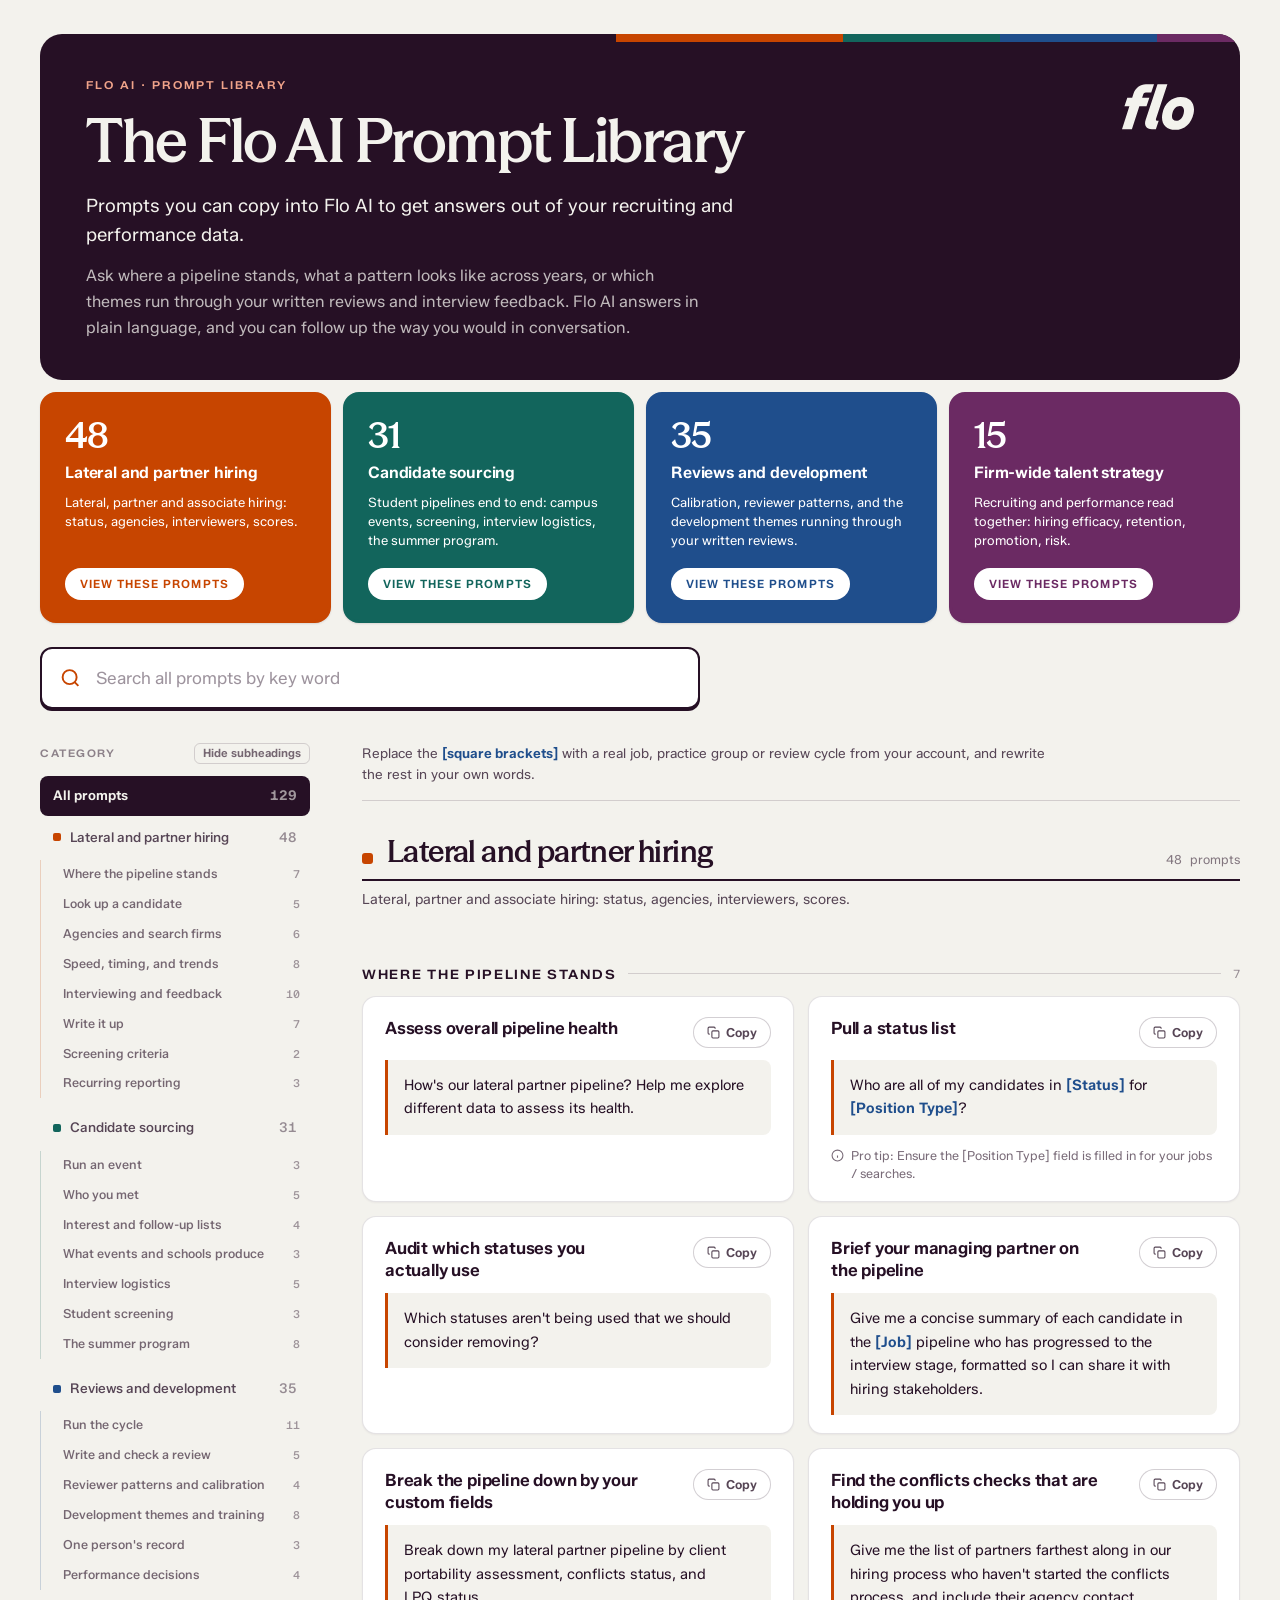
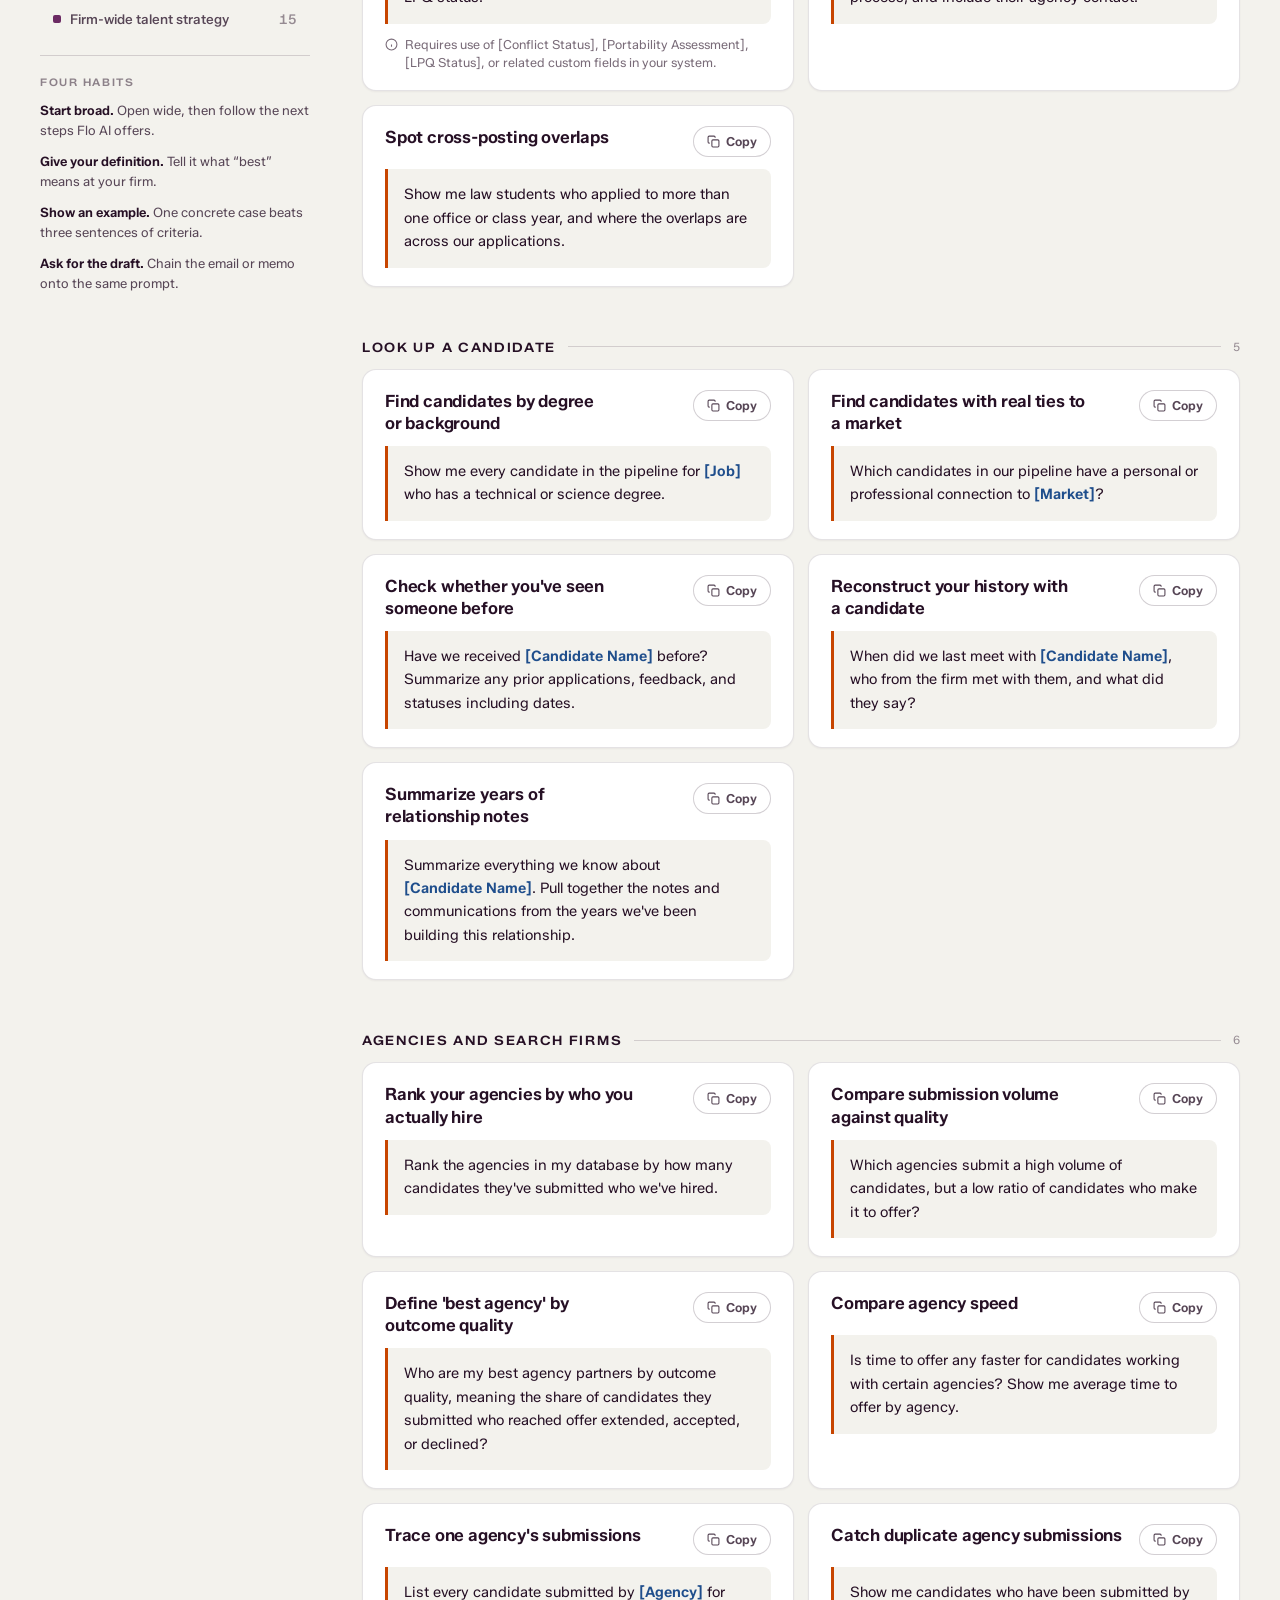
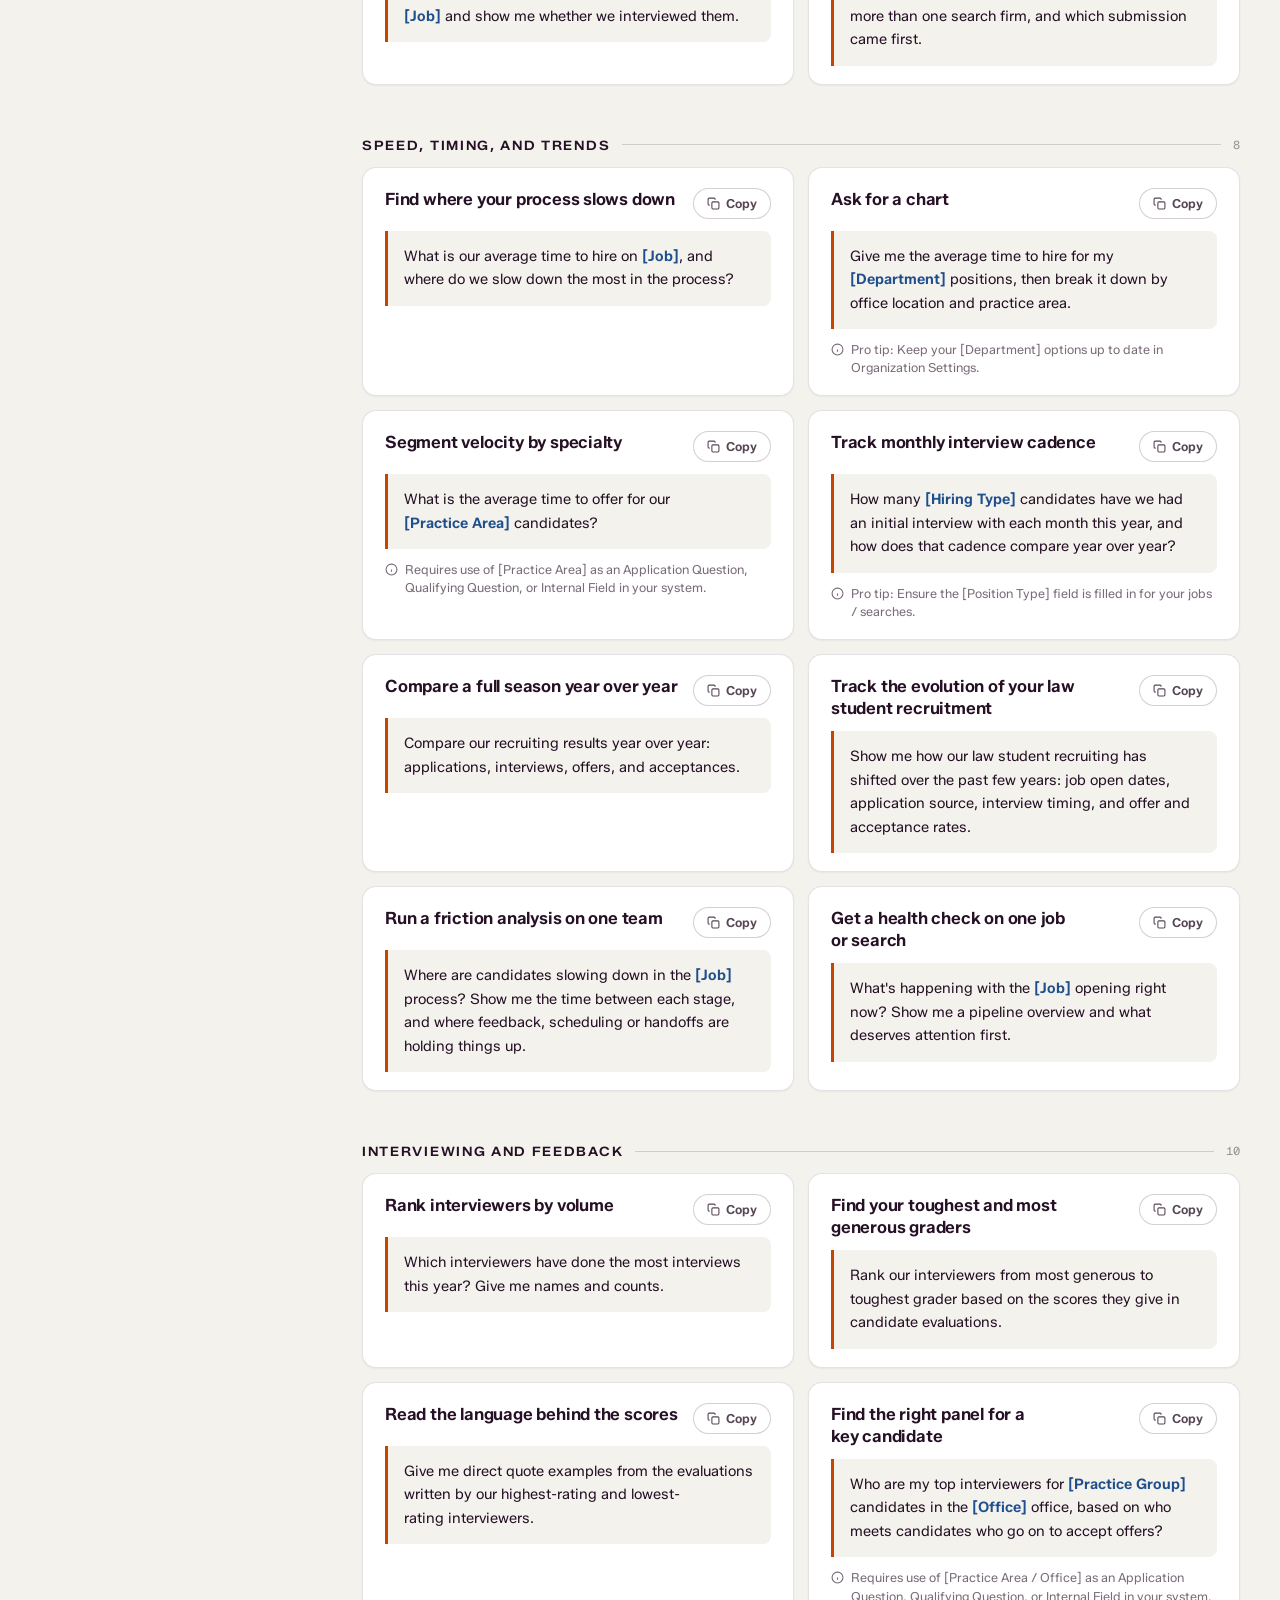
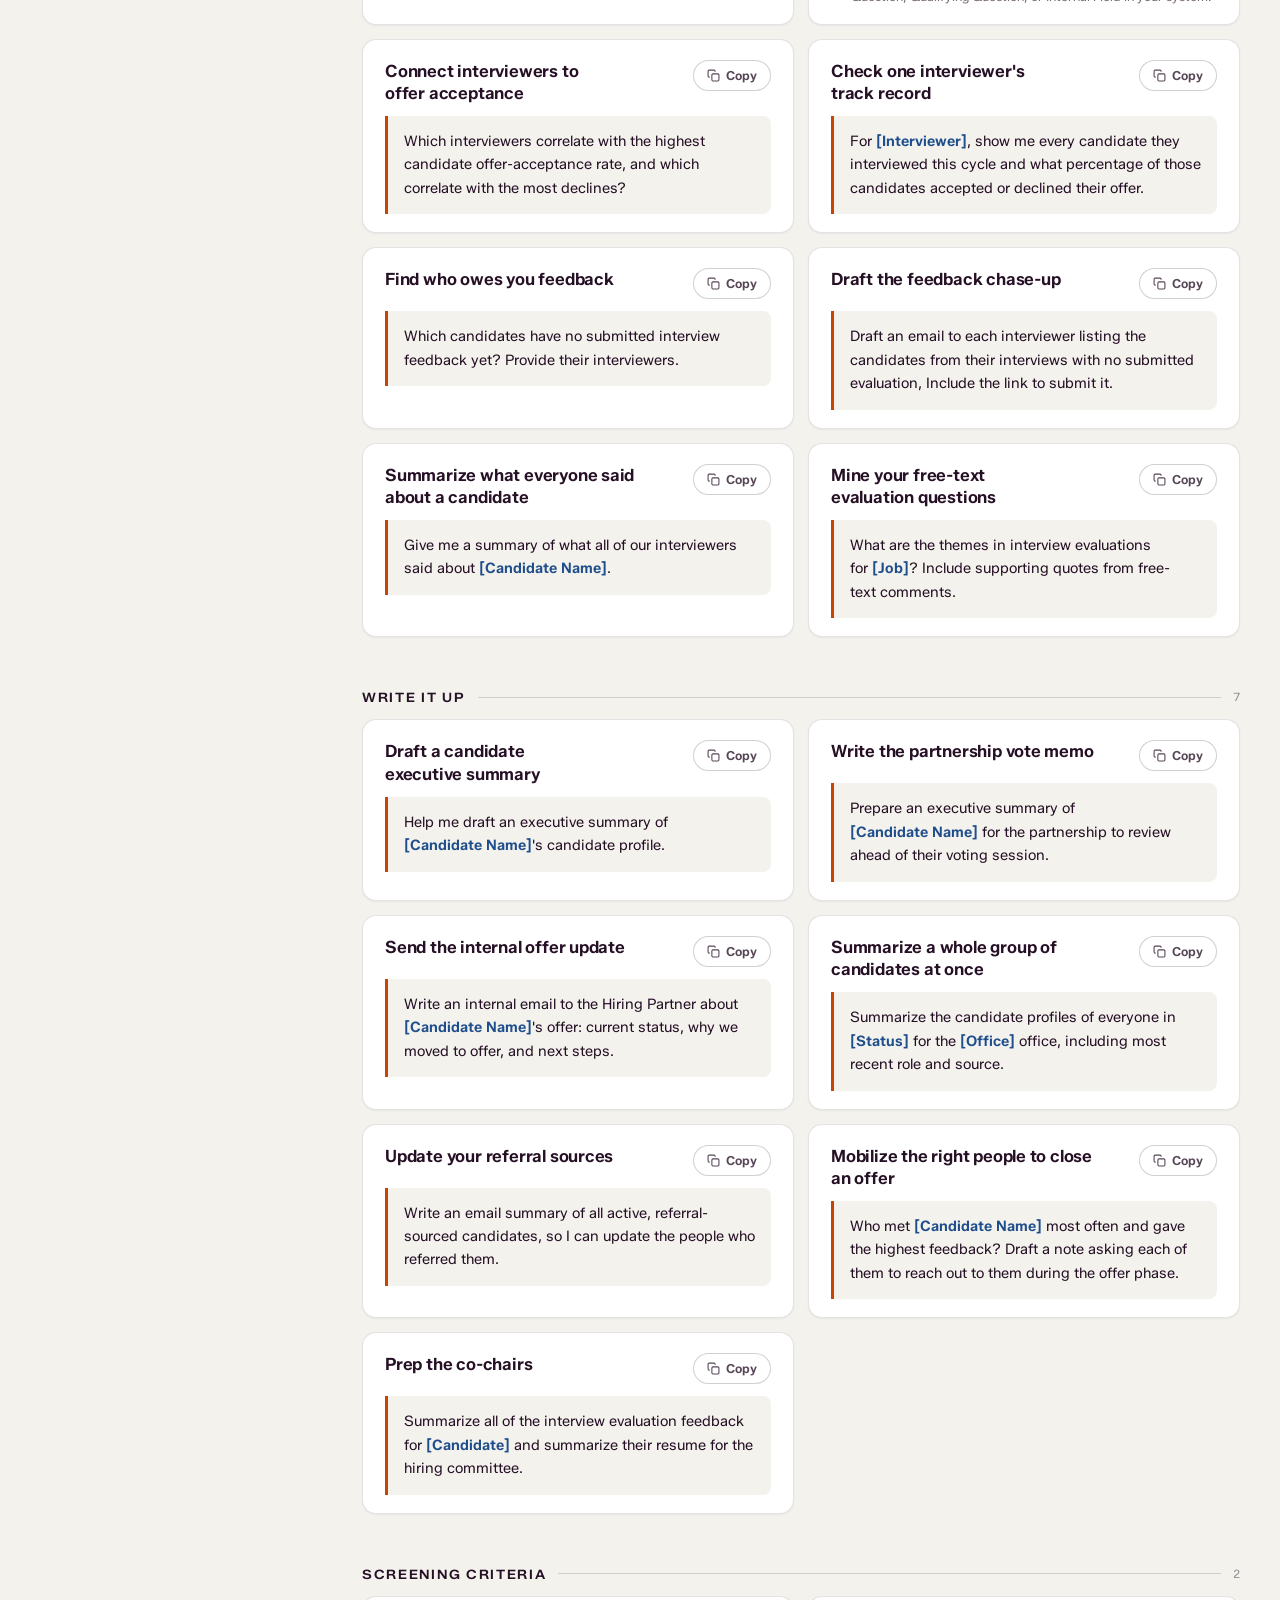
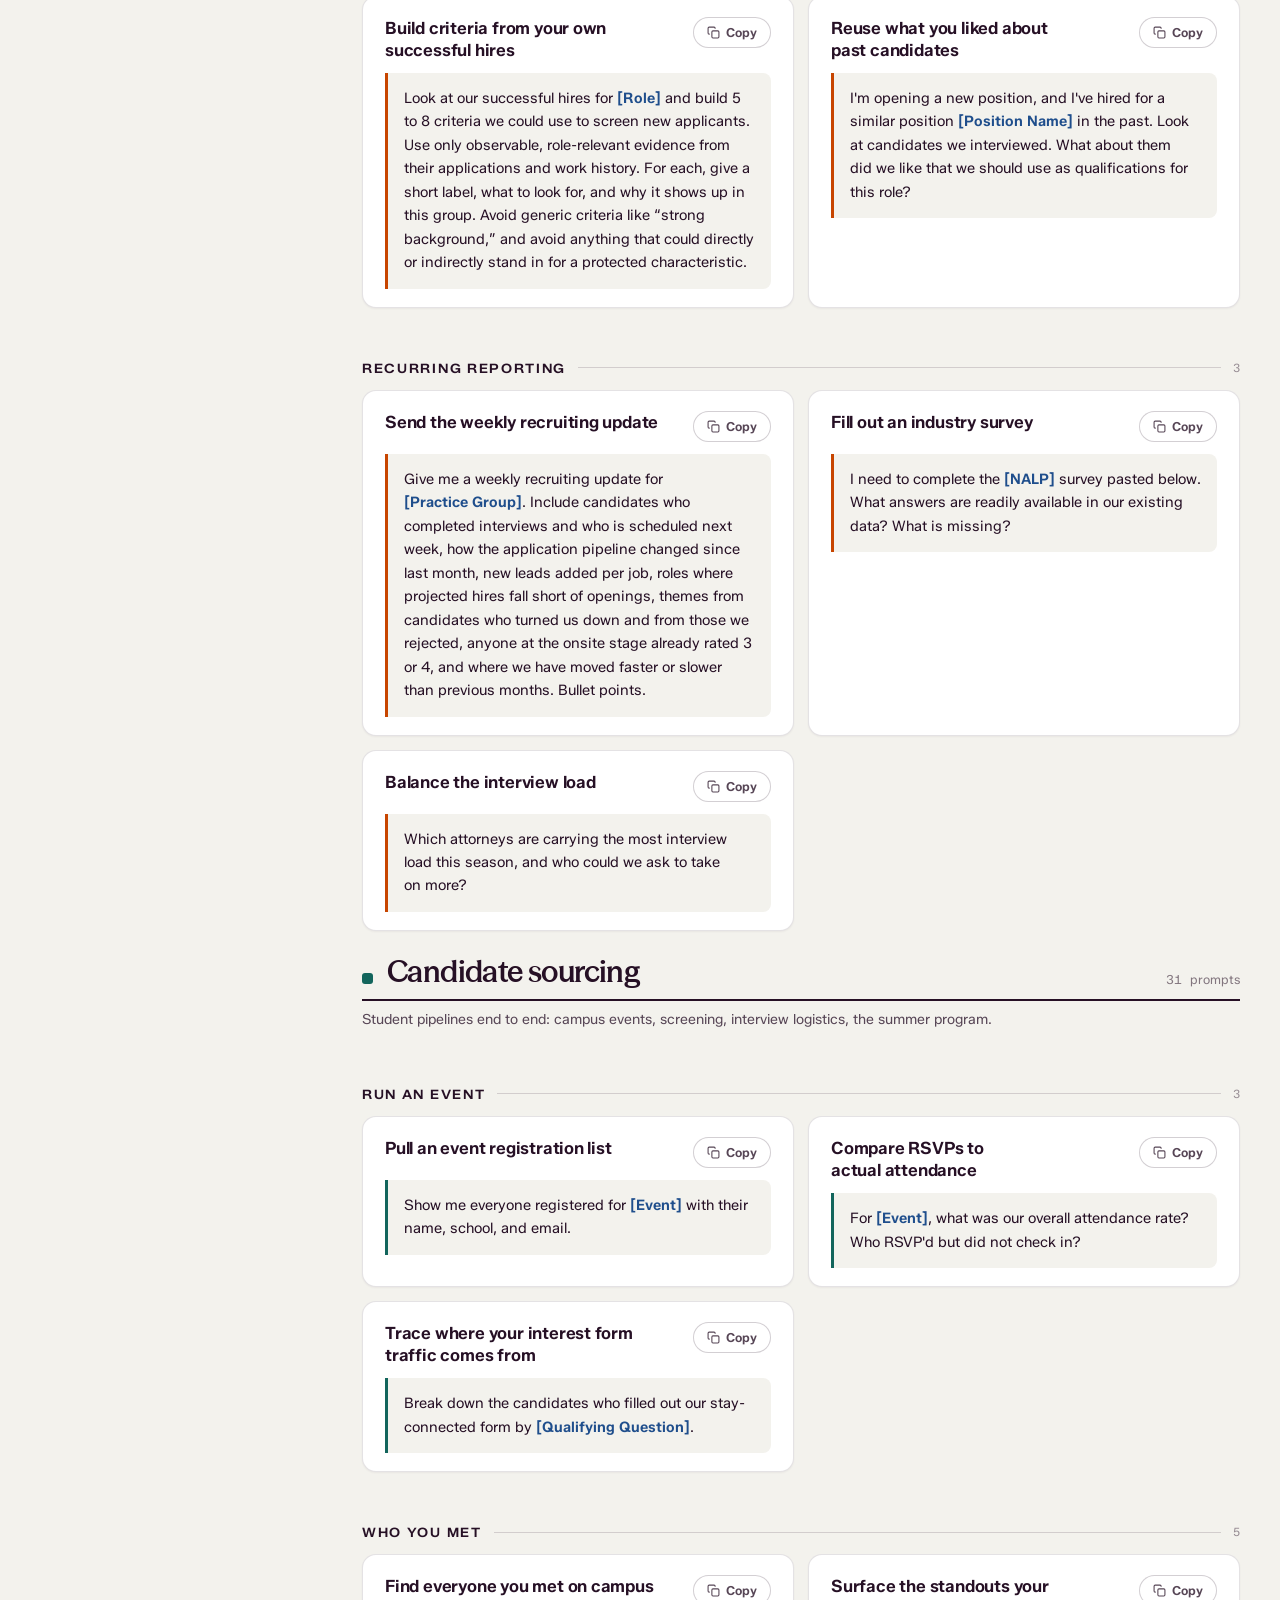
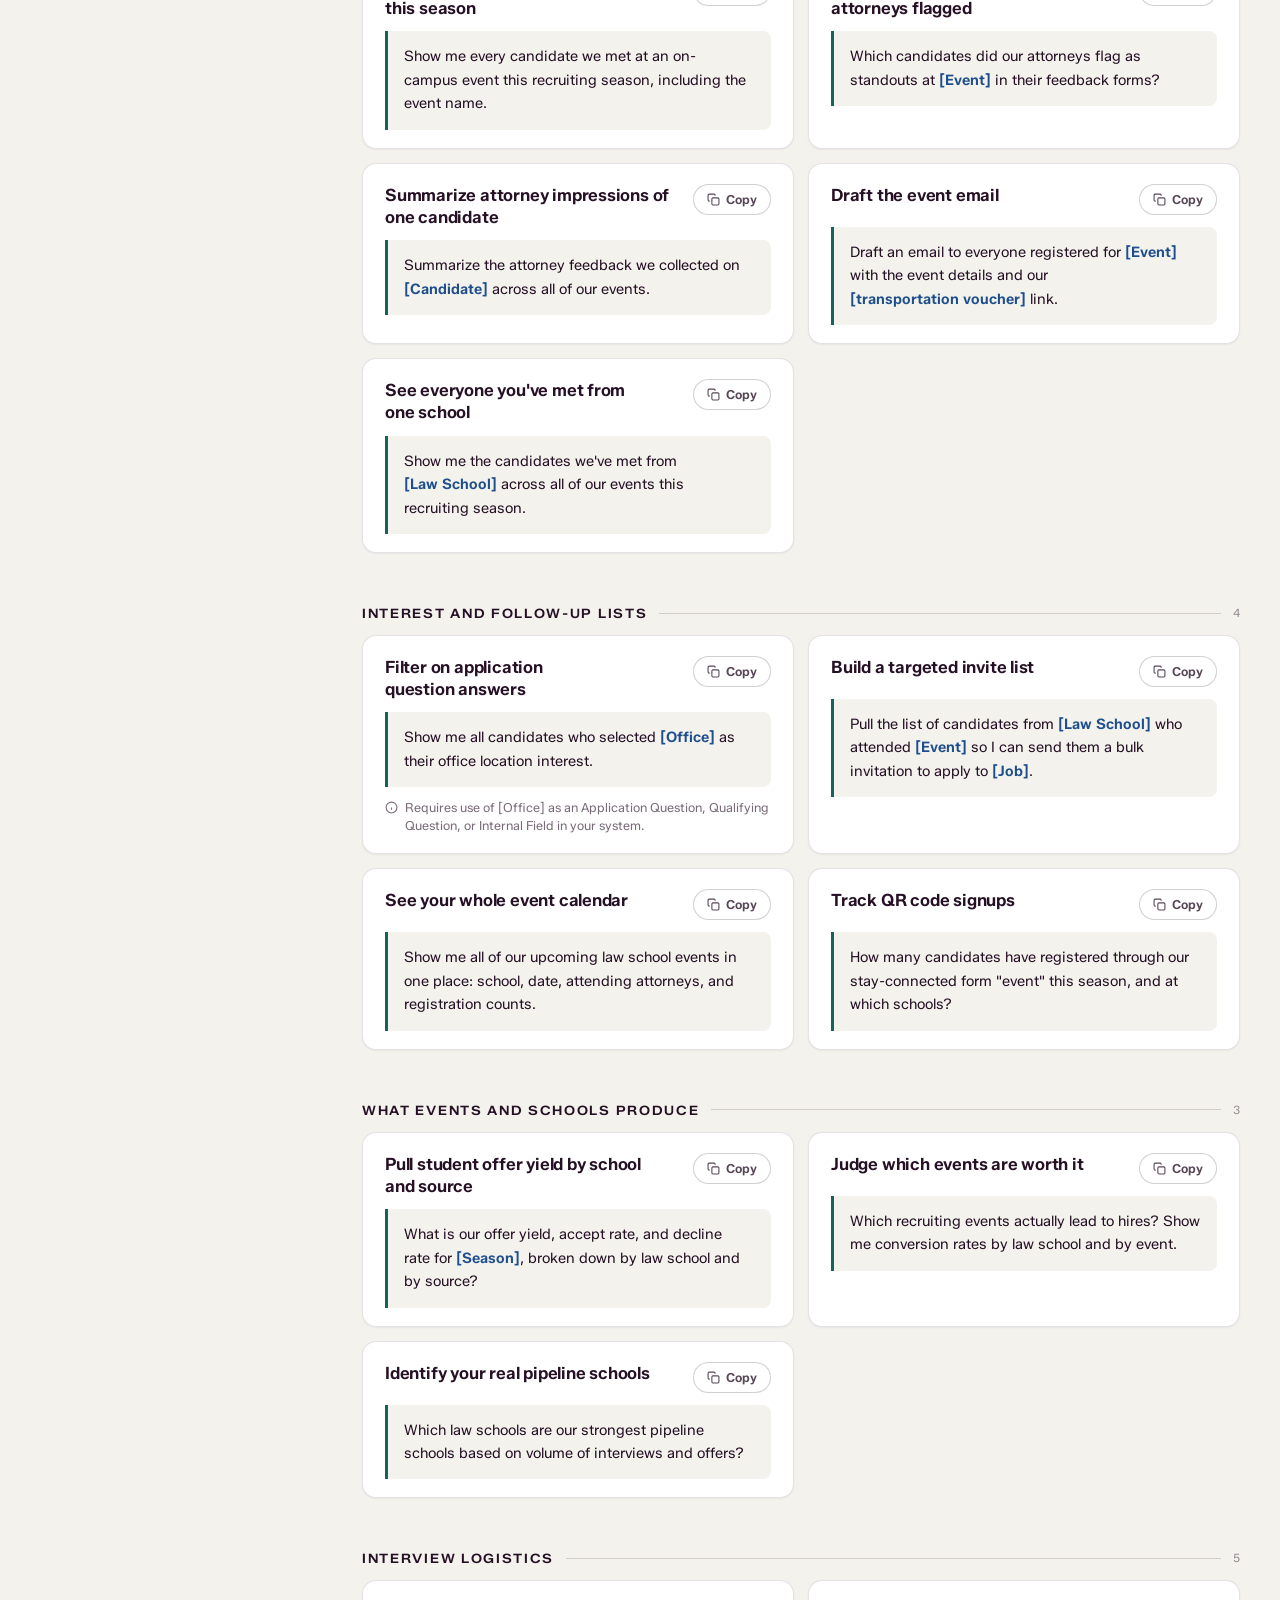
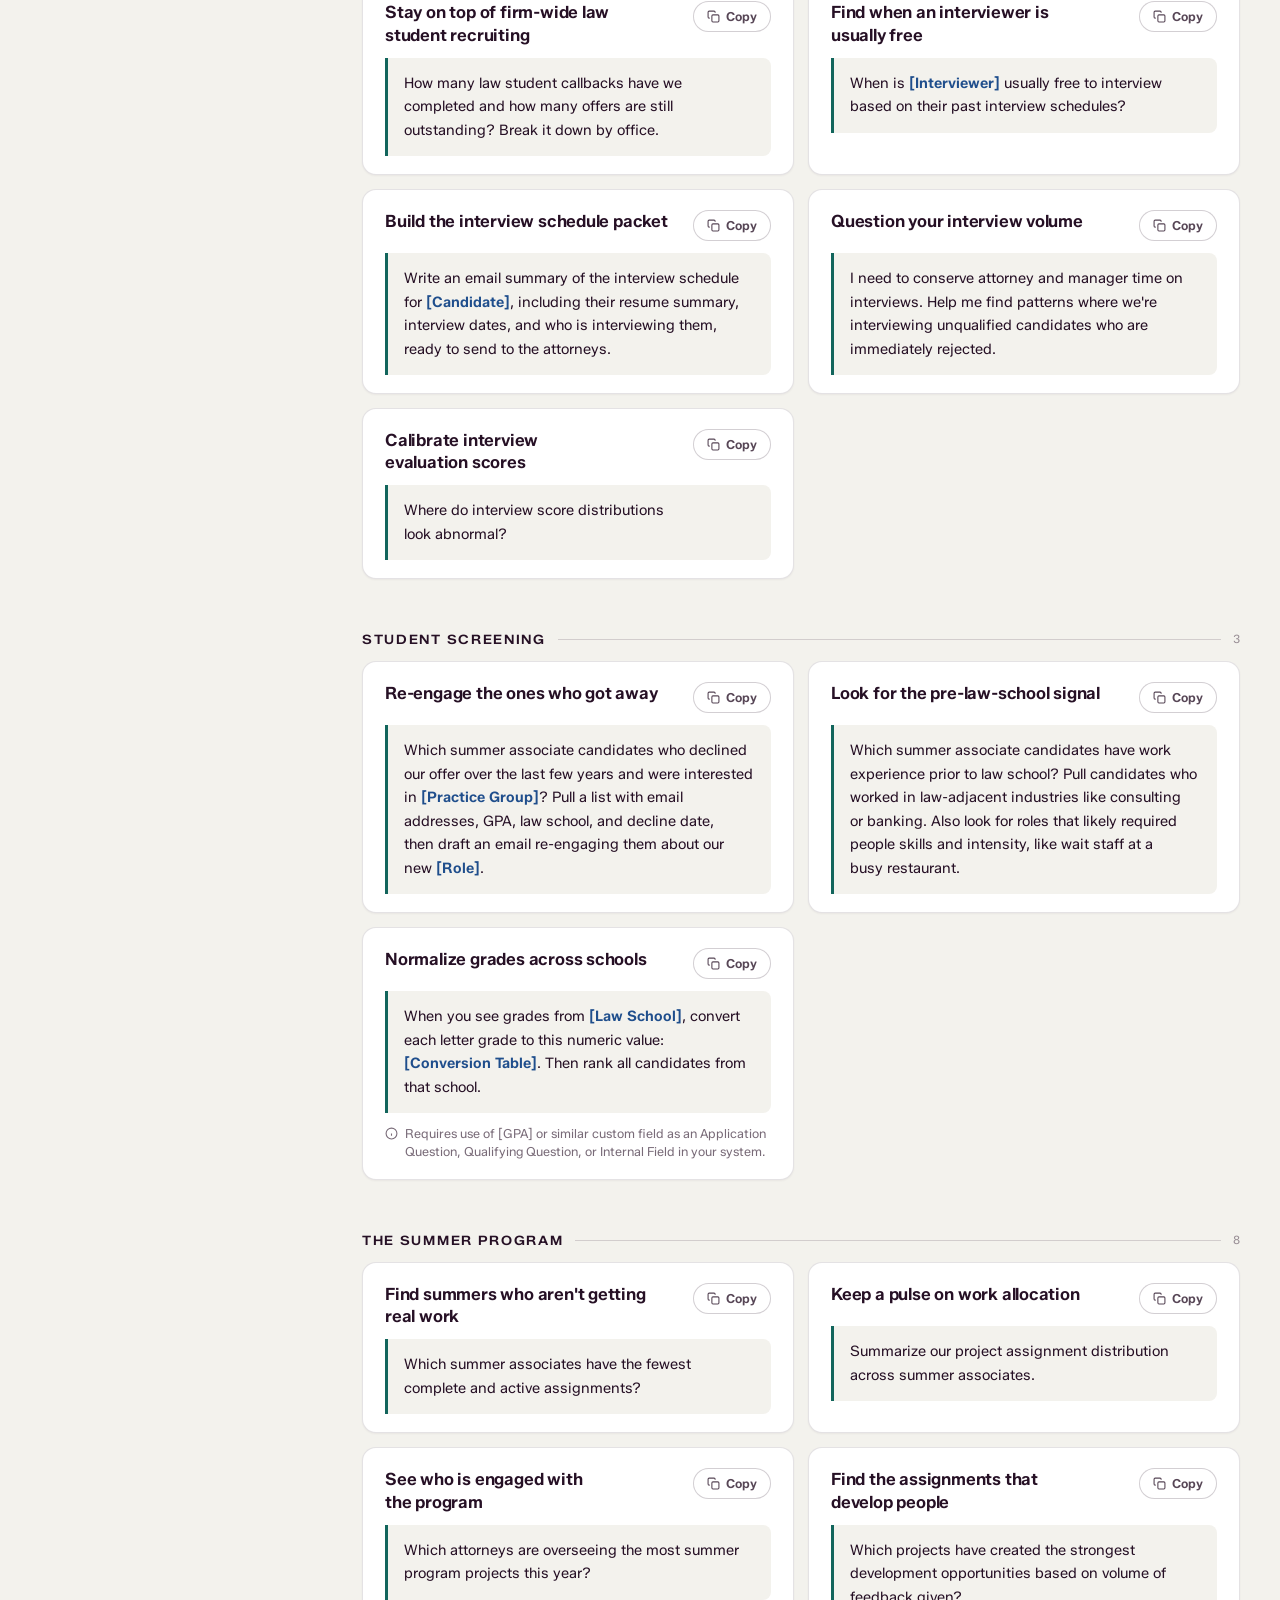
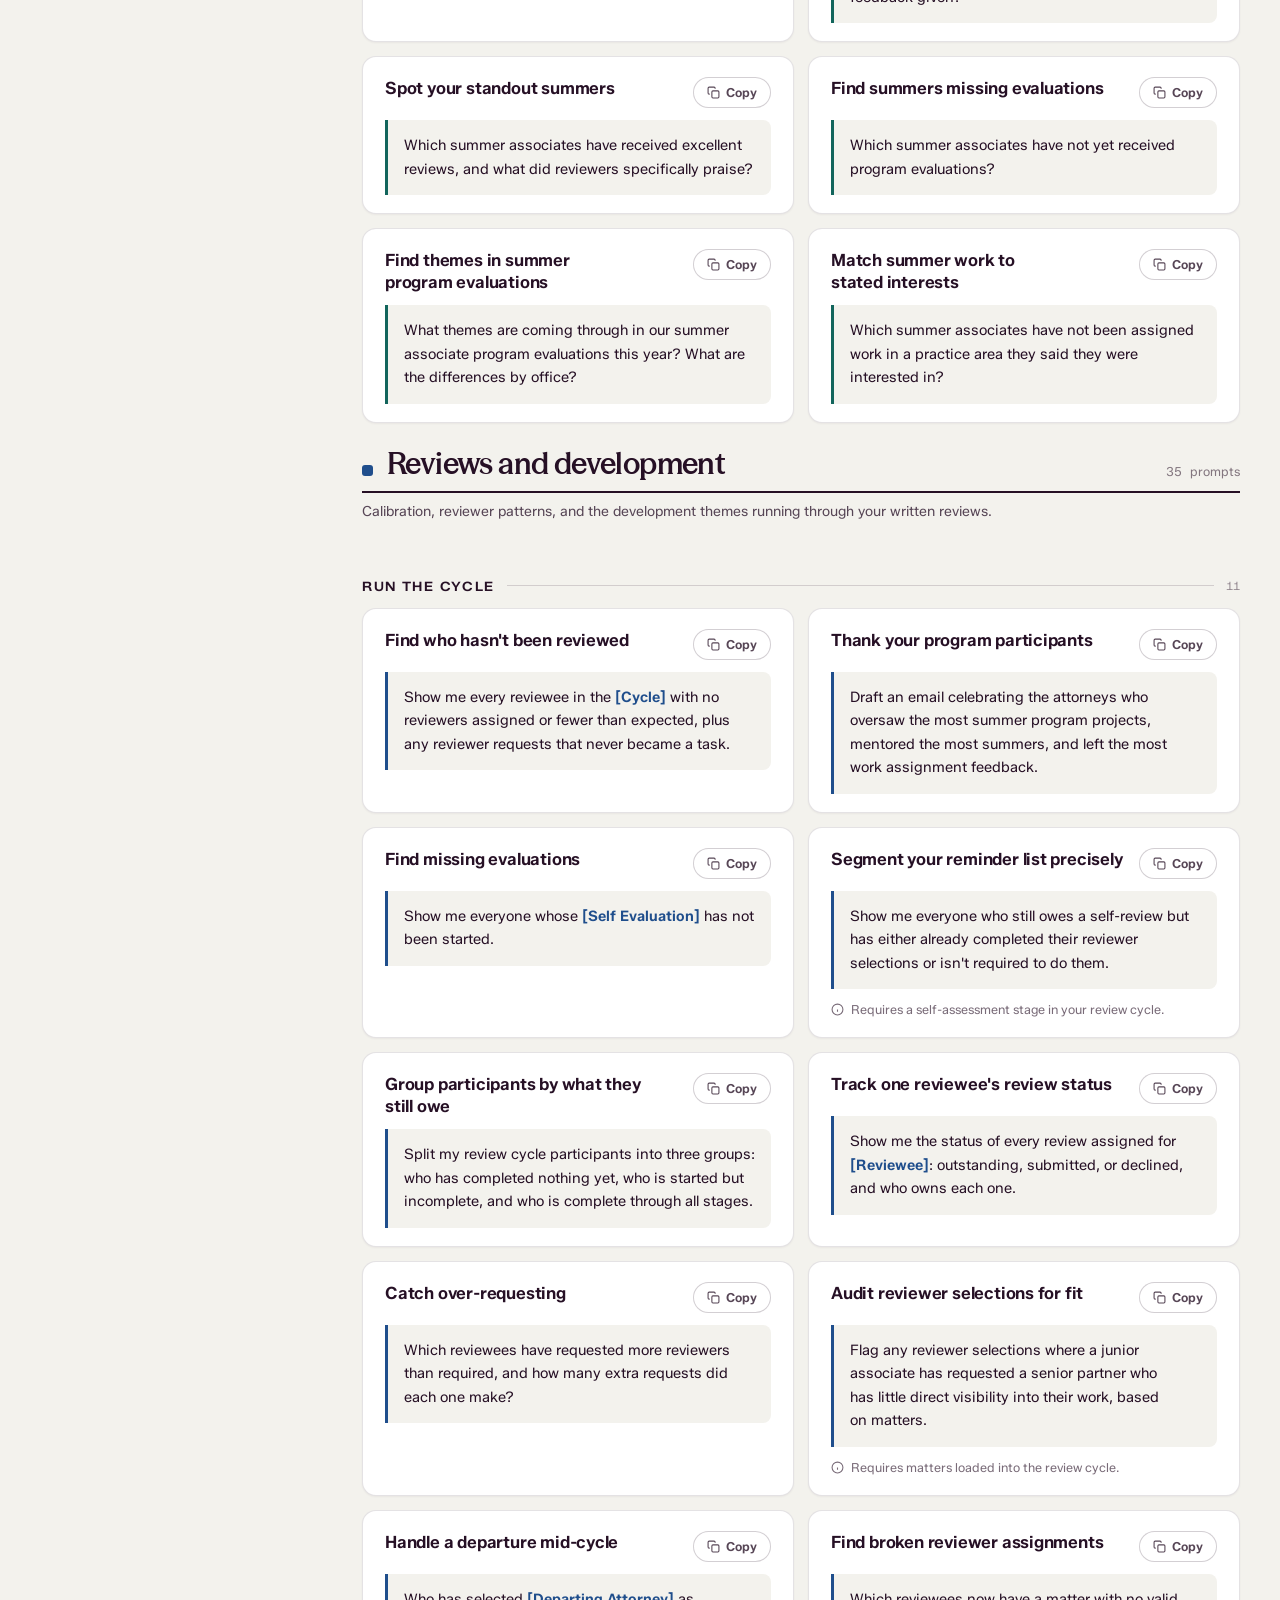
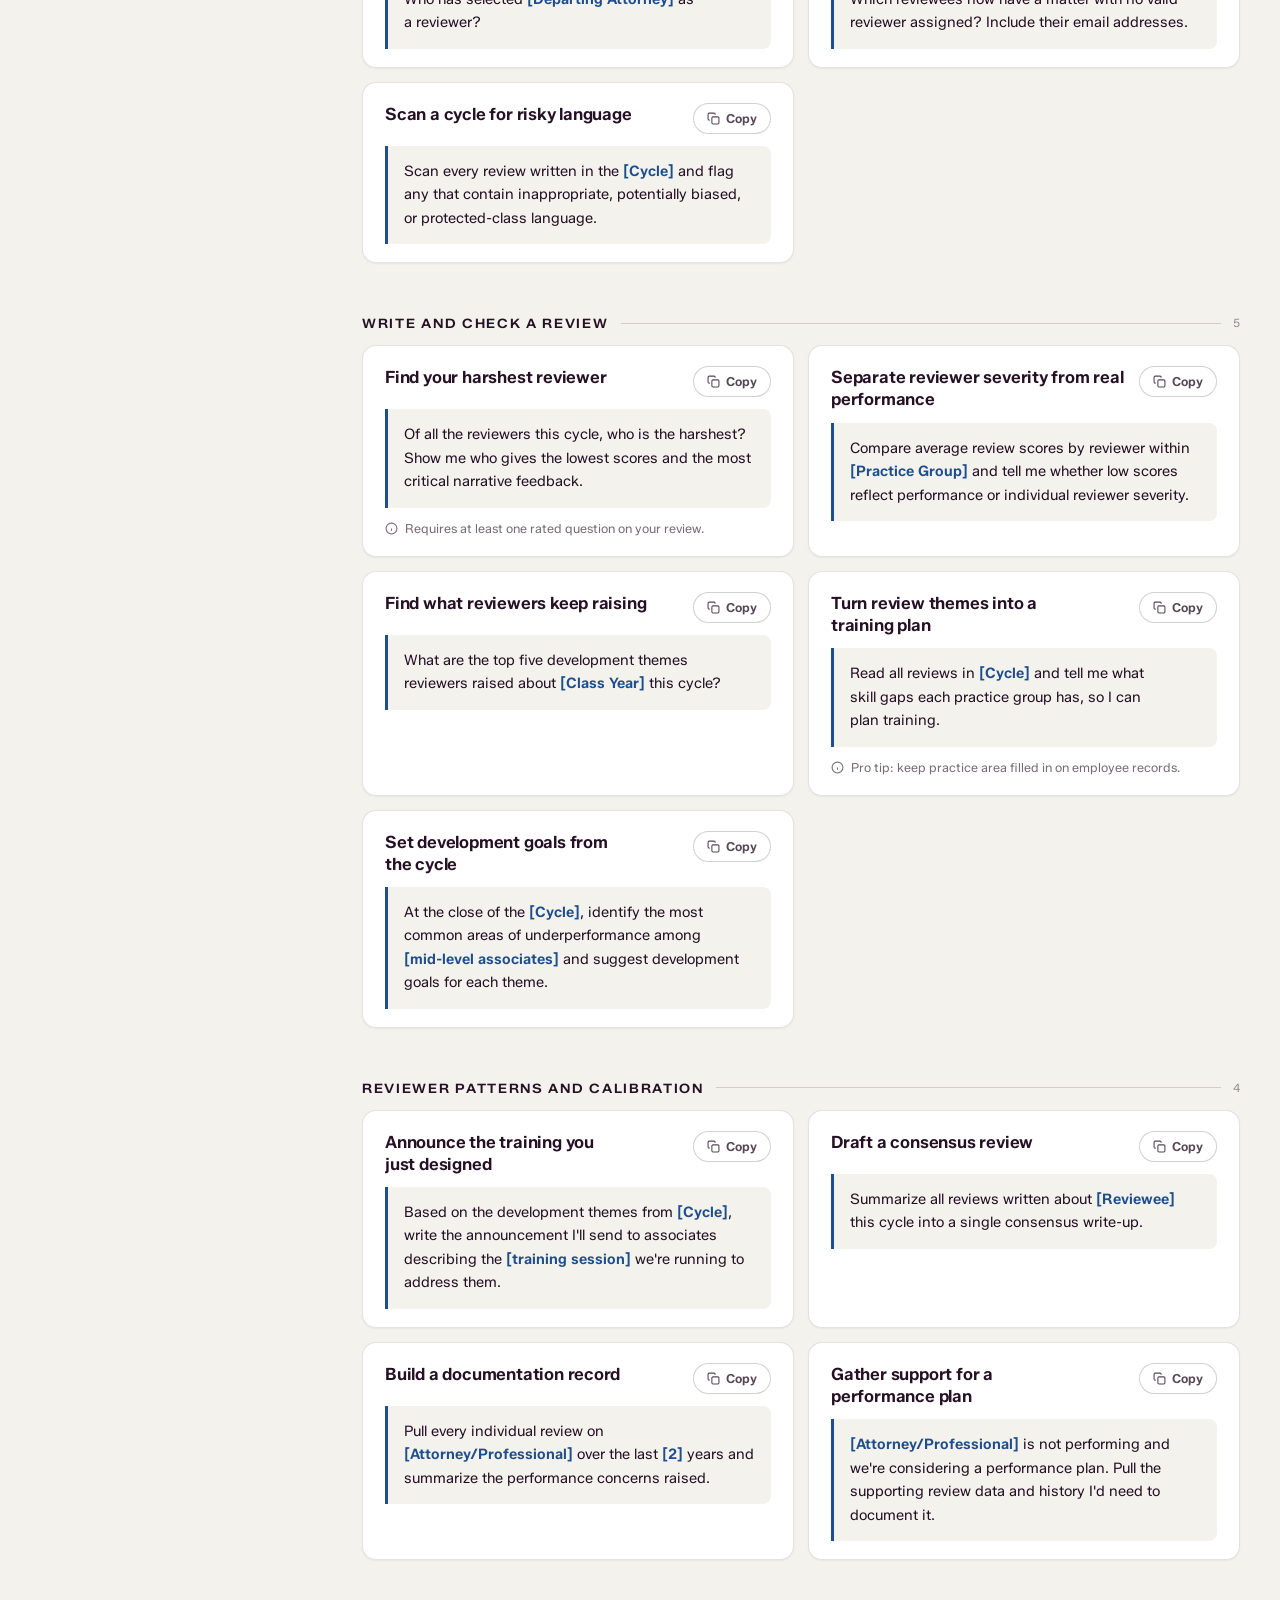
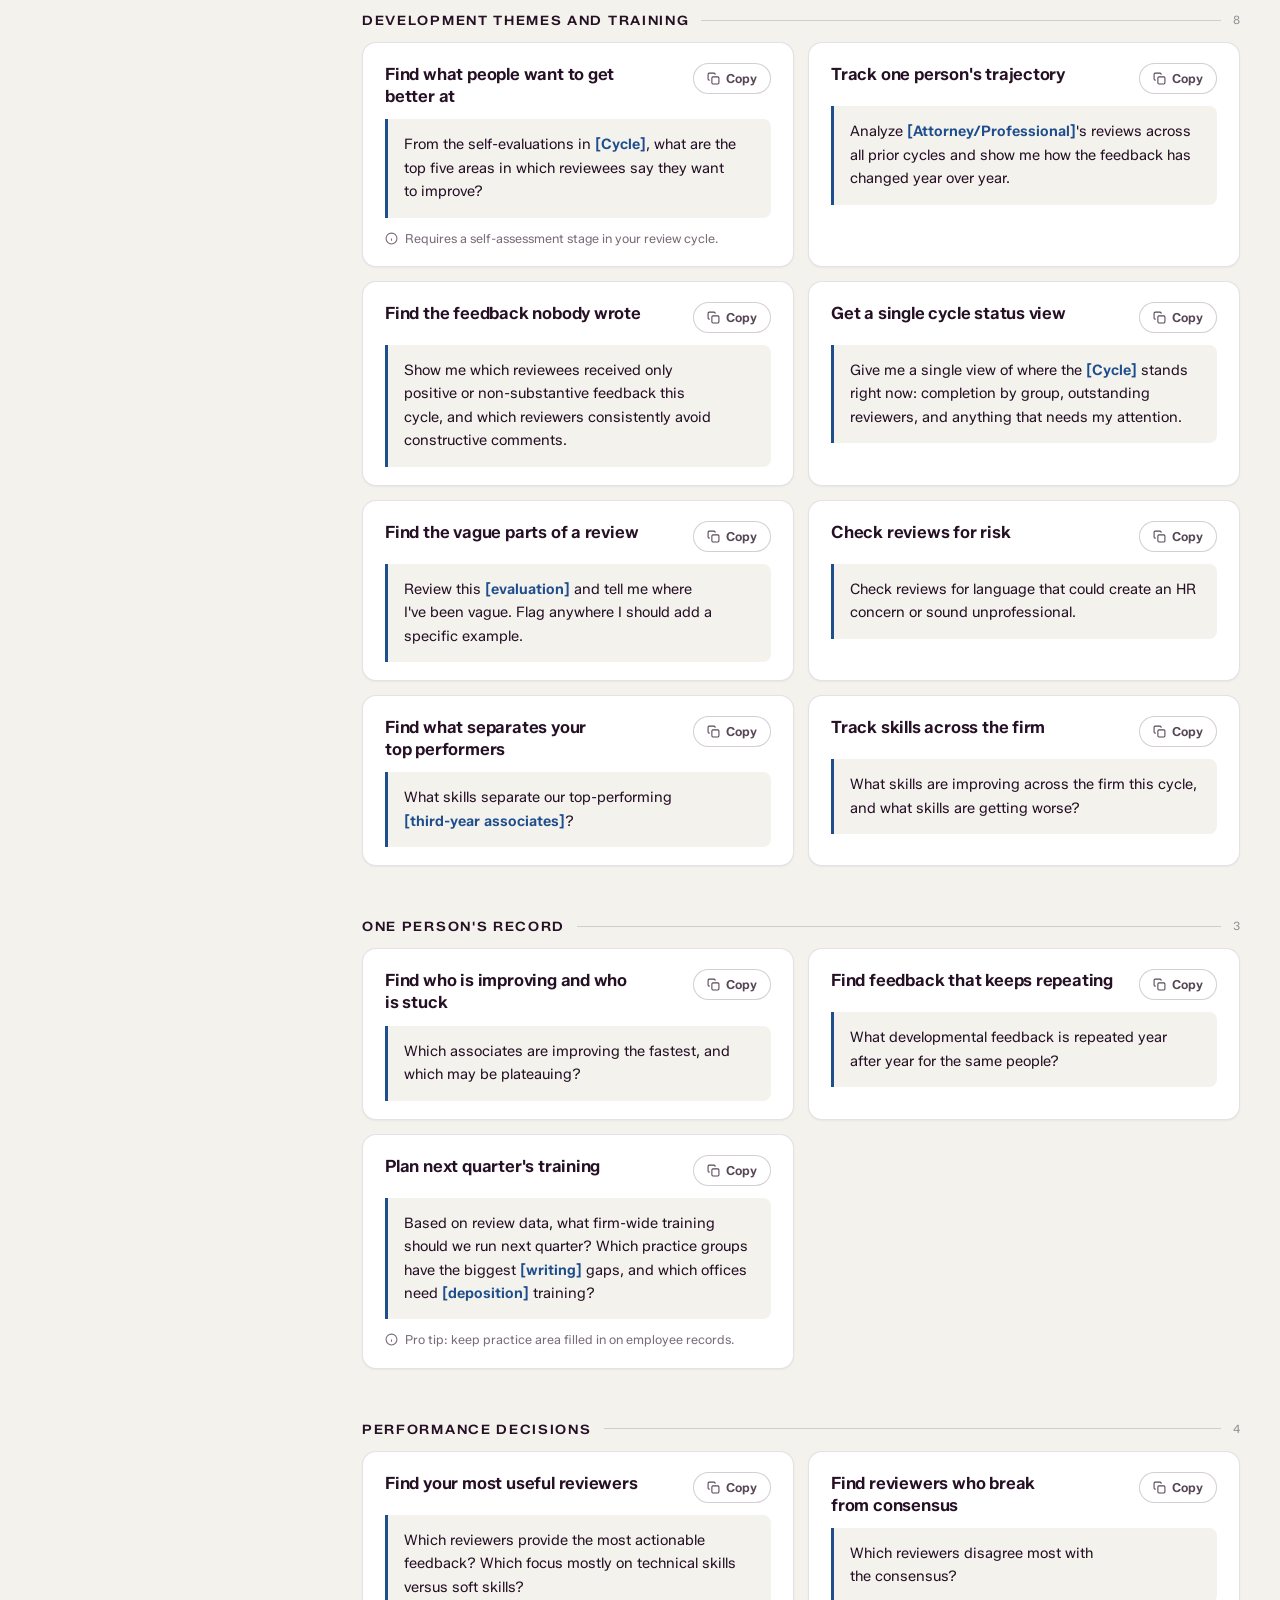
==== commit 5c042235: "Rename the "Interviewers and feedback" subheading Christina's note from the design handoff: "Intervi" ====
--- a/site/prompts/index.html
+++ b/site/prompts/index.html
@@ -808,7 +808,7 @@
   "title": "Rank interviewers by volume",
   "prompt": "Which interviewers have done the most interviews this year? Give me names and counts.",
   "category": "Lateral and partner hiring",
-  "theme": "Interviewers and feedback",
+  "theme": "Interviewing and feedback",
   "jobs": [
    "Compare or spot a pattern"
   ],
@@ -820,7 +820,7 @@
   "title": "Find your toughest and most generous graders",
   "prompt": "Rank our interviewers from most generous to toughest grader based on the scores they give in candidate evaluations.",
   "category": "Lateral and partner hiring",
-  "theme": "Interviewers and feedback",
+  "theme": "Interviewing and feedback",
   "jobs": [
    "Compare or spot a pattern"
   ],
@@ -832,7 +832,7 @@
   "title": "Read the language behind the scores",
   "prompt": "Give me direct quote examples from the evaluations written by our highest-rating and lowest-rating interviewers.",
   "category": "Lateral and partner hiring",
-  "theme": "Interviewers and feedback",
+  "theme": "Interviewing and feedback",
   "jobs": [
    "Compare or spot a pattern"
   ],
@@ -844,7 +844,7 @@
   "title": "Find the right panel for a key candidate",
   "prompt": "Who are my top interviewers for [Practice Group] candidates in the [Office] office, based on who meets candidates who go on to accept offers?",
   "category": "Lateral and partner hiring",
-  "theme": "Interviewers and feedback",
+  "theme": "Interviewing and feedback",
   "jobs": [
    "Compare or spot a pattern"
   ],
@@ -860,7 +860,7 @@
   "title": "Connect interviewers to offer acceptance",
   "prompt": "Which interviewers correlate with the highest candidate offer-acceptance rate, and which correlate with the most declines?",
   "category": "Lateral and partner hiring",
-  "theme": "Interviewers and feedback",
+  "theme": "Interviewing and feedback",
   "jobs": [
    "Compare or spot a pattern"
   ],
@@ -872,7 +872,7 @@
   "title": "Check one interviewer's track record",
   "prompt": "For [Interviewer], show me every candidate they interviewed this cycle and what percentage of those candidates accepted or declined their offer.",
   "category": "Lateral and partner hiring",
-  "theme": "Interviewers and feedback",
+  "theme": "Interviewing and feedback",
   "jobs": [
    "Compare or spot a pattern"
   ],
@@ -886,7 +886,7 @@
   "title": "Find who owes you feedback",
   "prompt": "Which candidates have no submitted interview feedback yet? Provide their interviewers.",
   "category": "Lateral and partner hiring",
-  "theme": "Interviewers and feedback",
+  "theme": "Interviewing and feedback",
   "jobs": [
    "Chase or follow up"
   ],
@@ -898,7 +898,7 @@
   "title": "Draft the feedback chase-up",
   "prompt": "Draft an email to each interviewer listing the candidates from their interviews with no submitted evaluation, Include the link to submit it.",
   "category": "Lateral and partner hiring",
-  "theme": "Interviewers and feedback",
+  "theme": "Interviewing and feedback",
   "jobs": [
    "Chase or follow up",
    "Draft something"
@@ -911,7 +911,7 @@
   "title": "Summarize what everyone said about a candidate",
   "prompt": "Give me a summary of what all of our interviewers said about [Candidate Name].",
   "category": "Lateral and partner hiring",
-  "theme": "Interviewers and feedback",
+  "theme": "Interviewing and feedback",
   "jobs": [
    "Find people or records"
   ],
@@ -925,7 +925,7 @@
   "title": "Mine your free-text evaluation questions",
   "prompt": "What are the themes in interview evaluations for [Job]? Include supporting quotes from free-text comments.",
   "category": "Lateral and partner hiring",
-  "theme": "Interviewers and feedback",
+  "theme": "Interviewing and feedback",
   "jobs": [
    "Compare or spot a pattern"
   ],
@@ -2150,7 +2150,7 @@
   "Look up a candidate",
   "Agencies and search firms",
   "Speed, timing, and trends",
-  "Interviewers and feedback",
+  "Interviewing and feedback",
   "Write it up",
   "Screening criteria",
   "Recurring reporting"
